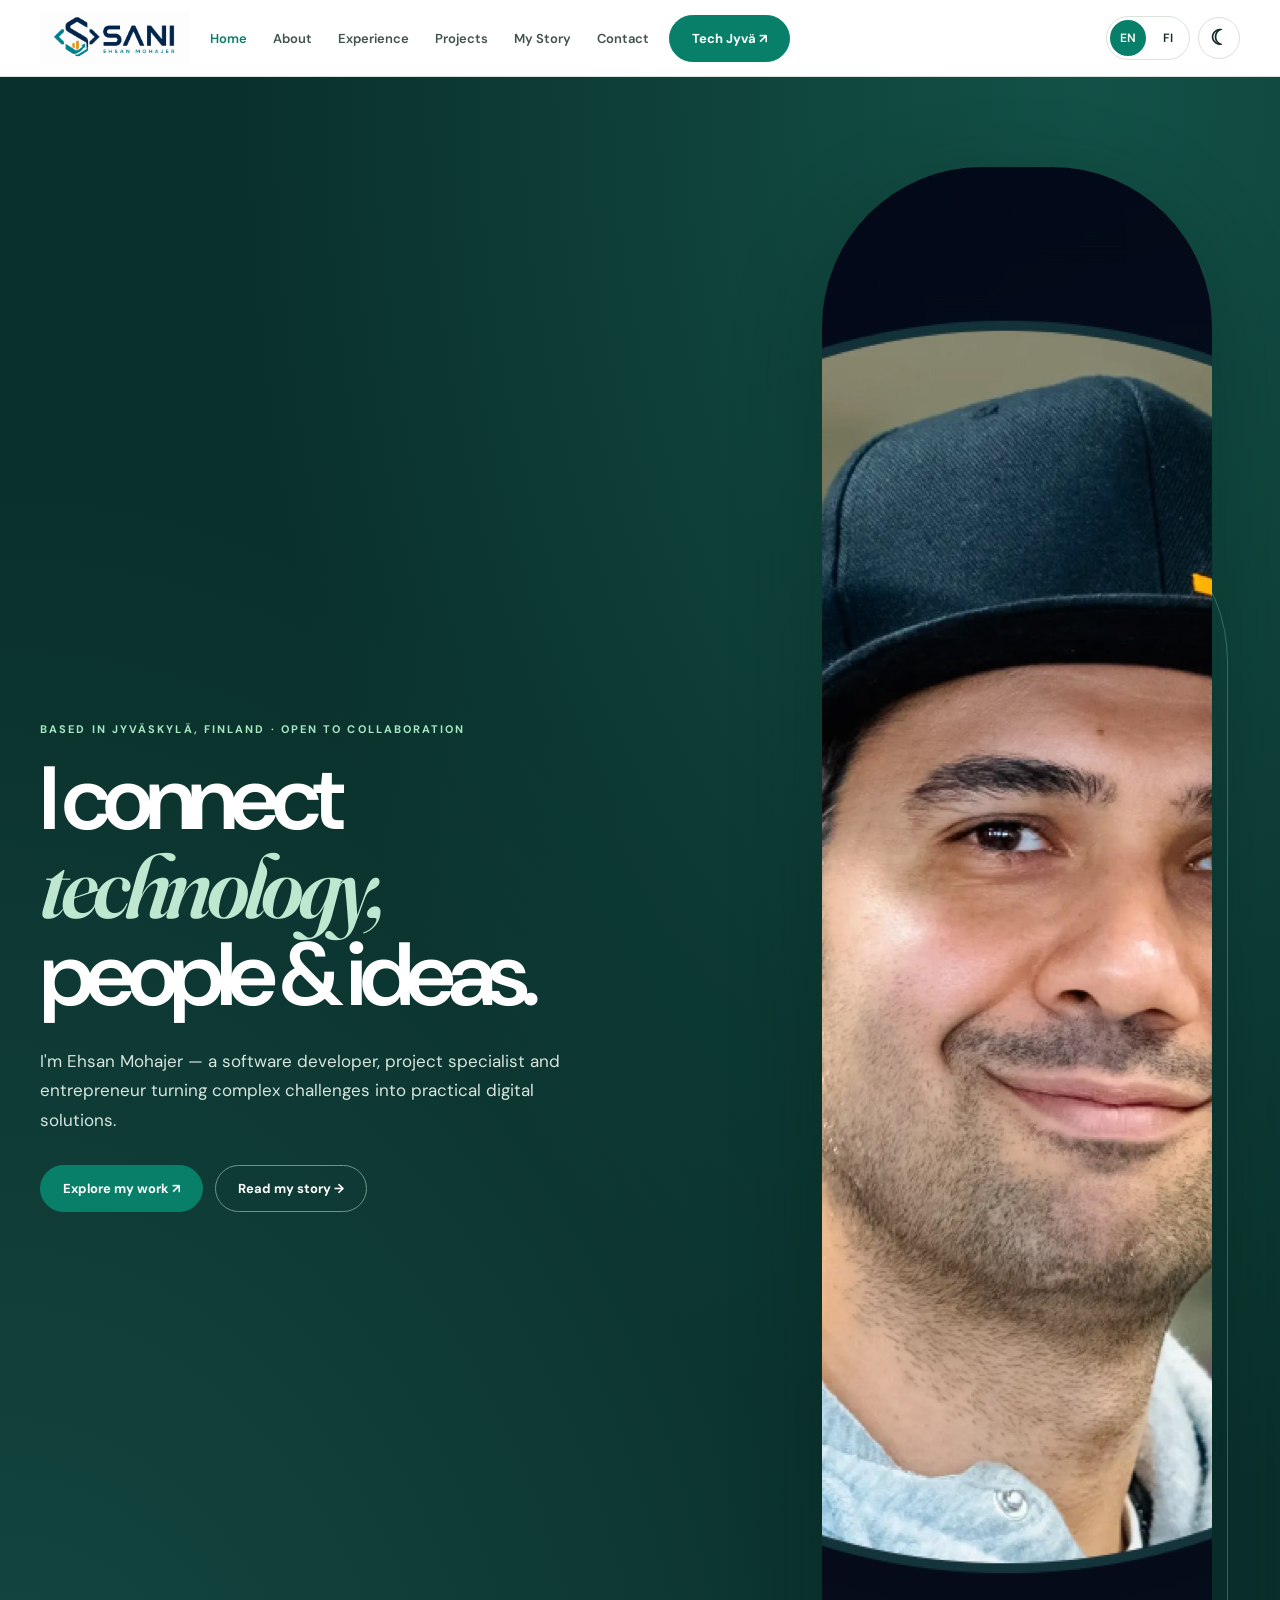
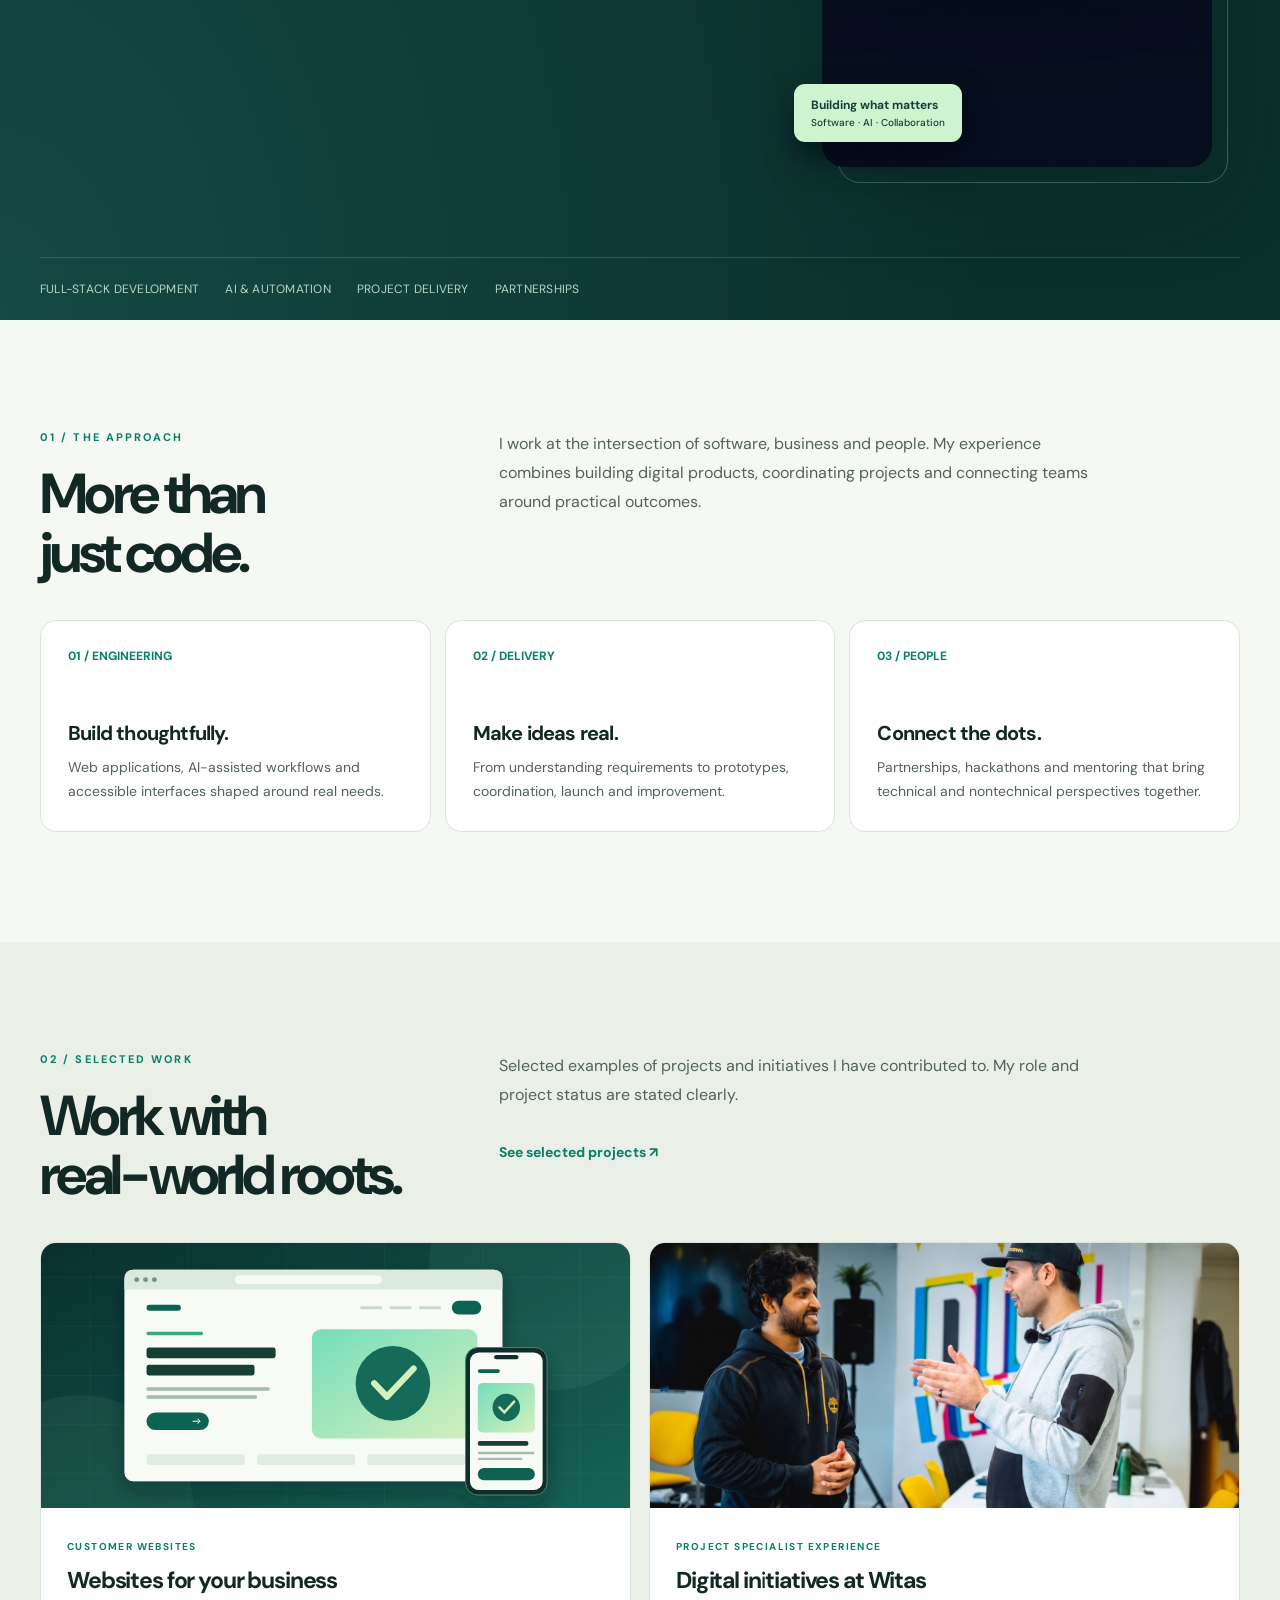
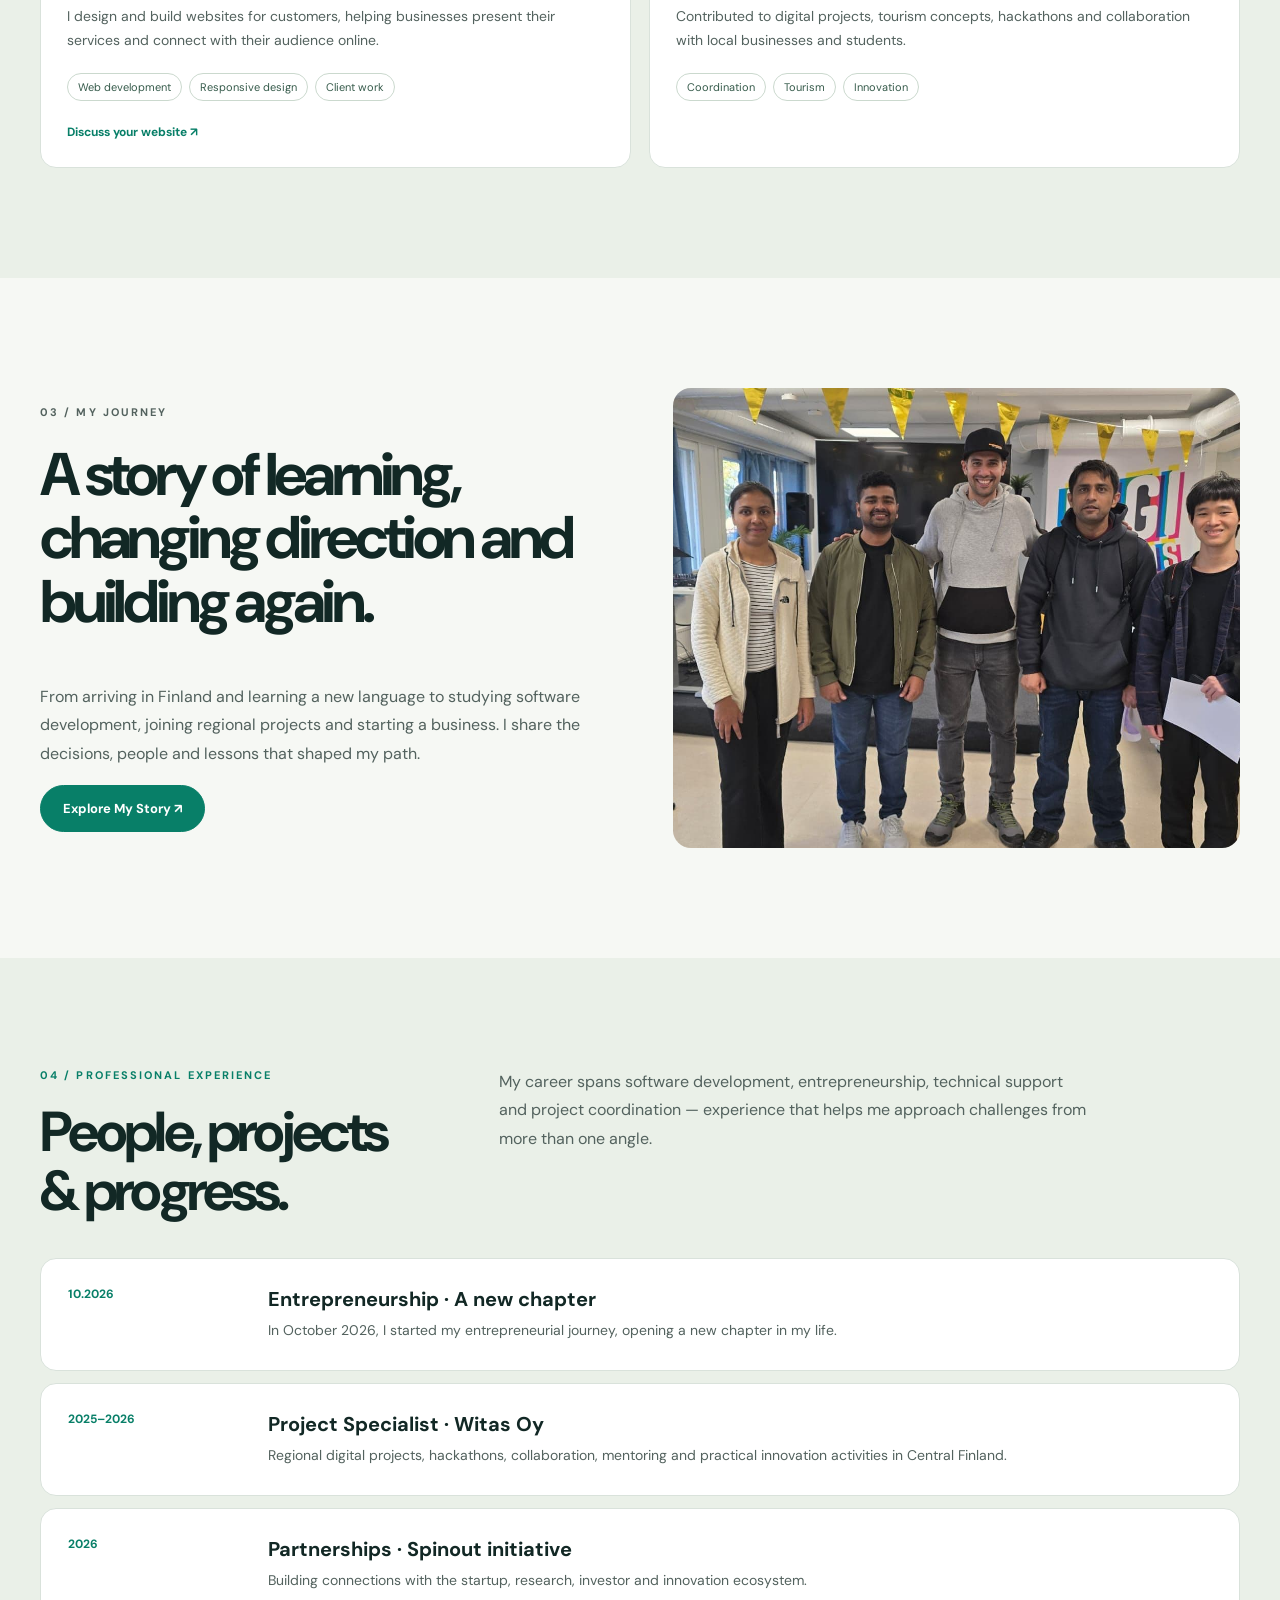
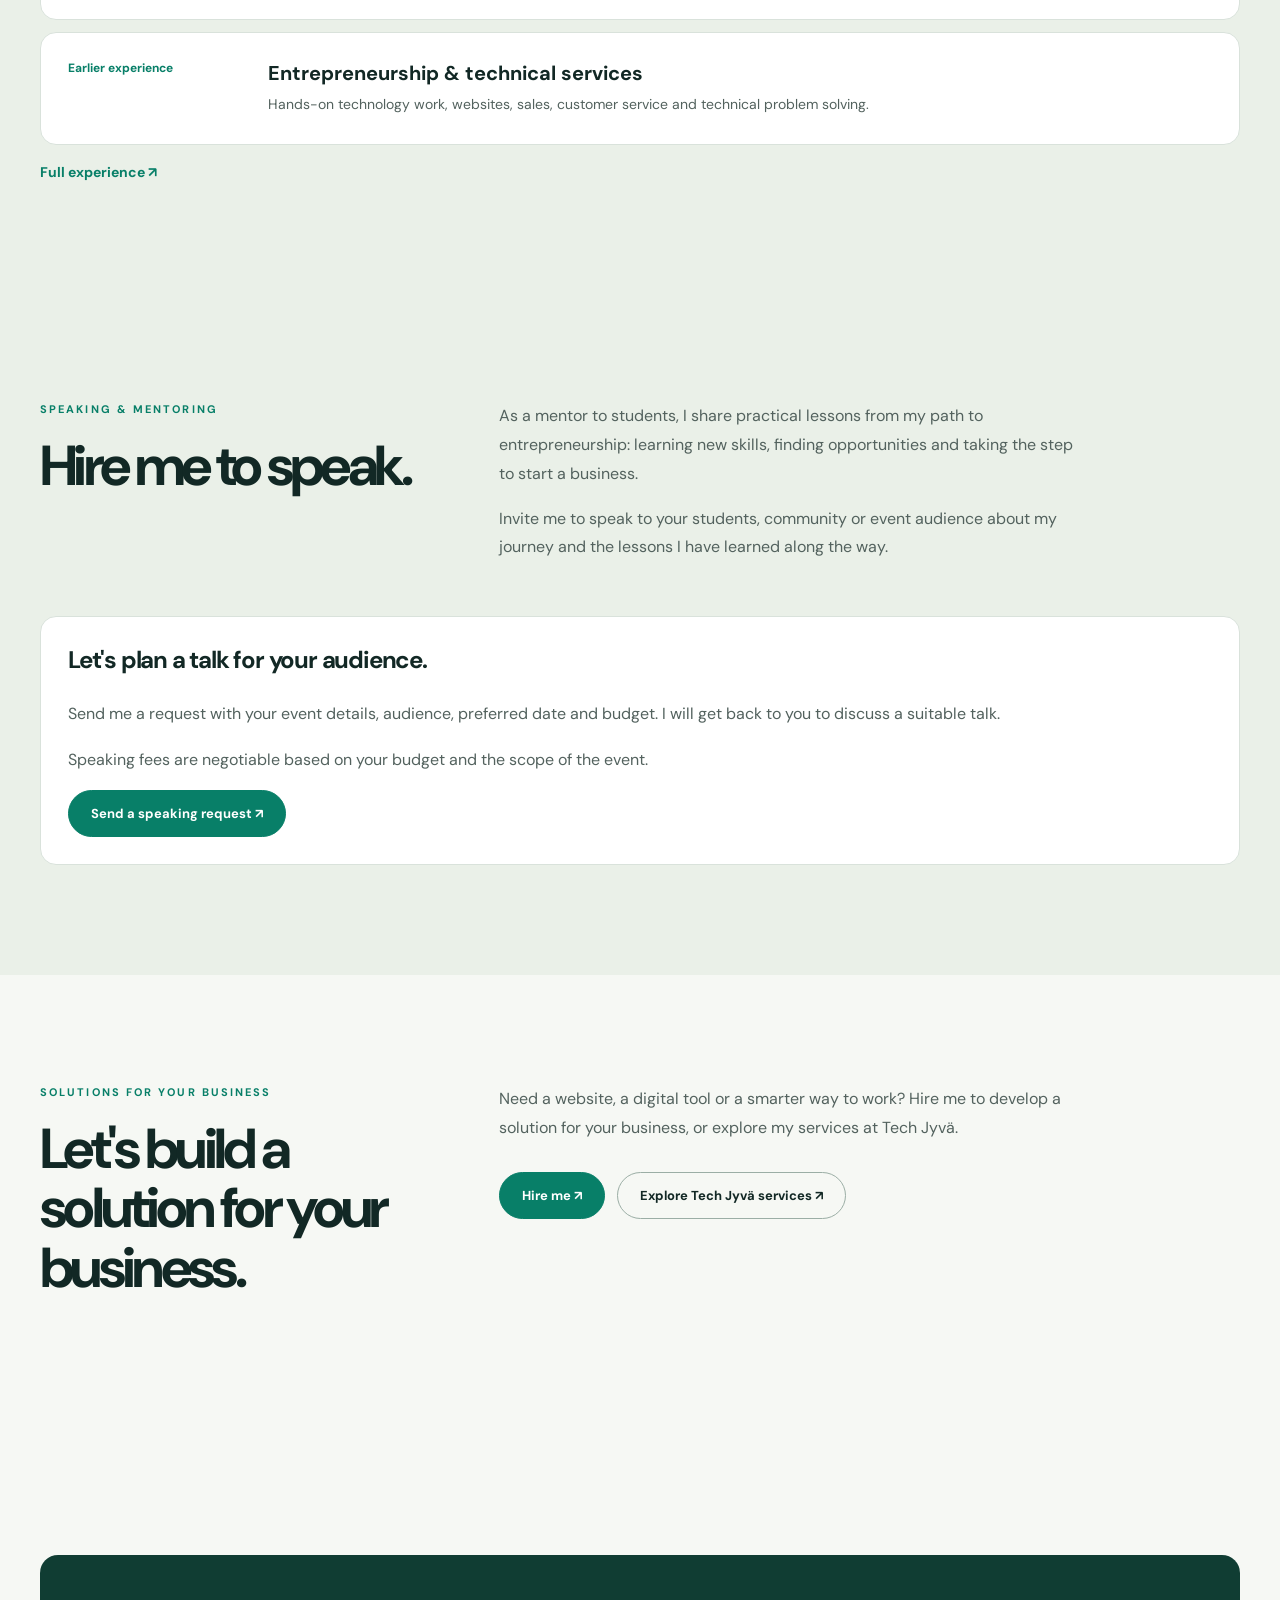
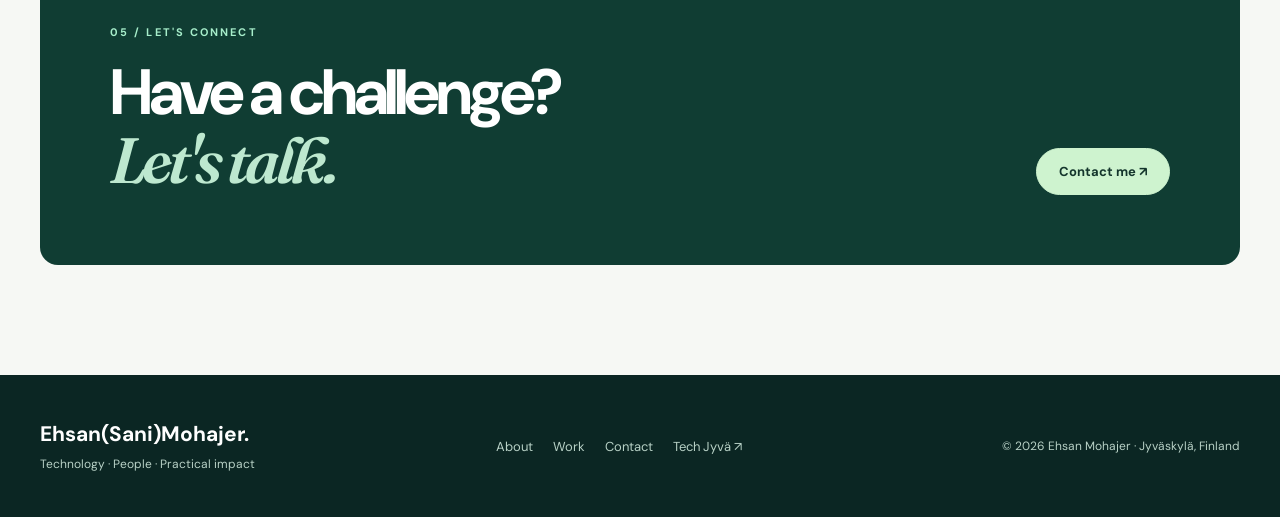
==== index.html @ f27e983c "Improve portfolio SEO, mobile layouts, accessibility and image performance" ====
<!doctype html><html lang="en"><head><meta charset="utf-8"><meta name="viewport" content="width=device-width,initial-scale=1"><meta name="description" data-en="Ehsan Mohajer in Jyväskylä, Finland: software development, business solutions, student mentoring and talks about the journey to entrepreneurship." data-fi="Ehsan Mohajer Jyväskylässä: ohjelmistokehitystä, yritysratkaisuja, opiskelijoiden mentorointia ja puheenvuoroja yrittäjän polusta." content="Ehsan Mohajer in Jyväskylä, Finland: software development, business solutions, student mentoring and talks about the journey to entrepreneurship."><meta name="theme-color" content="#0a302b"><title data-en="Ehsan Mohajer | Software Developer, Entrepreneur &amp; Speaker" data-fi="Ehsan Mohajer | Ohjelmistokehittäjä, yrittäjä ja puhuja">Ehsan Mohajer | Software Developer, Entrepreneur &amp; Speaker</title><link rel="icon" href="assets/icons/icon-192.png"><script src="preferences.js"></script><link rel="preconnect" href="https://fonts.googleapis.com"><link rel="preconnect" href="https://fonts.gstatic.com" crossorigin><link rel="stylesheet" href="site.css"><link rel="stylesheet" href="preferences.css"><link rel="canonical" href="https://ehsanmohajer.fi/"><meta property="og:type" content="website"><meta property="og:site_name" content="Ehsan Mohajer"><meta property="og:title" content="Ehsan Mohajer | Software Developer, Entrepreneur &amp; Speaker"><meta property="og:description" content="Ehsan Mohajer in Jyväskylä, Finland: software development, business solutions, student mentoring and talks about the journey to entrepreneurship."><meta property="og:url" content="https://ehsanmohajer.fi/"><meta property="og:image" content="https://ehsanmohajer.fi/assets/ehsan-mohajer-web.jpg"><meta property="og:image:alt" content="Ehsan Mohajer"><meta name="twitter:card" content="summary_large_image"><script type="application/ld+json">{"@context": "https://schema.org", "@type": "WebPage", "name": "Ehsan Mohajer | Software Developer, Entrepreneur & Speaker", "description": "Ehsan Mohajer in Jyväskylä, Finland: software development, business solutions, student mentoring and talks about the journey to entrepreneurship.", "url": "https://ehsanmohajer.fi/", "isPartOf": {"@type": "WebSite", "name": "Ehsan Mohajer Portfolio", "url": "https://ehsanmohajer.fi/"}, "about": {"@type": "Person", "@id": "https://ehsanmohajer.fi/#ehsan", "name": "Ehsan Mohajer", "url": "https://ehsanmohajer.fi/", "jobTitle": "Software Developer and Entrepreneur", "image": "https://ehsanmohajer.fi/assets/ehsan-mohajer-web.jpg"}}</script></head><body><a href="#main" class="skip">Skip to content</a><header class="nav-shell"><div class="wrap nav"><a class="brand plain" href="index.html" aria-label="Ehsan Mohajer homepage"><img class="logo-light" src="assets/sani-logo.png" alt="SANI — Ehsan Mohajer" width="1693" height="929" decoding="async"><img class="logo-dark" src="assets/sani-logo-dark.png" alt="SANI — Ehsan Mohajer" width="1377" height="463" decoding="async"></a><nav class="links" id="mainnav" aria-label="Main navigation"><a href="index.html" aria-current=page>Home</a><a href="about.html" >About</a><a href="experience.html" >Experience</a><a href="projects.html" >Projects</a><a href="my-story/" >My Story</a><a href="contact.html" >Contact</a></nav><a class="nav-cta" href="https://techjyva.fi/" target="_blank" rel="noopener">Tech Jyvä ↗</a><div class="preferences"><div class="language-switch" role="group" aria-label="Language"><button type="button" data-language="en" aria-label="English">EN</button><button type="button" data-language="fi" aria-label="Suomi">FI</button></div><button type="button" class="theme-toggle" data-theme-toggle aria-label="Switch to dark mode" aria-pressed="false">☾</button></div><button type="button" data-menu class="mobile-toggle" aria-controls="mainnav" aria-expanded="false" aria-label="Toggle navigation">☰</button></div></header><main id="main" tabindex="-1"><section class="hero"><div class="wrap"><div class="hero-grid"><div><p class="eyebrow">Based in Jyväskylä, Finland · Open to collaboration</p><h1>I connect<br><span class="serif">technology,</span><br>people & ideas.</h1><p class="lead">I'm Ehsan Mohajer — a software developer, project specialist and entrepreneur turning complex challenges into practical digital solutions.</p><div class="actions"><a class="button" href="projects.html">Explore my work ↗</a><a class="button ghost" href="my-story/">Read my story →</a></div></div><div class="portrait-box"><img src="assets/ehsan-mohajer-web.jpg" alt="Portrait of Ehsan Mohajer" width="1533" height="1600" decoding="async" fetchpriority="high"><div class="mini-tag">Building what matters<span>Software · AI · Collaboration</span></div></div></div><div class="hero-meta"><span>FULL-STACK DEVELOPMENT</span><span>AI & AUTOMATION</span><span>PROJECT DELIVERY</span><span>PARTNERSHIPS</span></div></div></section>
<section class="section"><div class="wrap"><div class="section-heading"><div><p class="eyebrow">01 / THE APPROACH</p><h2>More than<br>just code.</h2></div><p>I work at the intersection of software, business and people. My experience combines building digital products, coordinating projects and connecting teams around practical outcomes.</p></div><div class="value-grid"><article class="value-card"><div class="num">01 / ENGINEERING</div><h3>Build thoughtfully.</h3><p>Web applications, AI-assisted workflows and accessible interfaces shaped around real needs.</p></article><article class="value-card"><div class="num">02 / DELIVERY</div><h3>Make ideas real.</h3><p>From understanding requirements to prototypes, coordination, launch and improvement.</p></article><article class="value-card"><div class="num">03 / PEOPLE</div><h3>Connect the dots.</h3><p>Partnerships, hackathons and mentoring that bring technical and nontechnical perspectives together.</p></article></div></div></section>
<section class="section soft"><div class="wrap"><div class="section-heading"><div><p class="eyebrow">02 / SELECTED WORK</p><h2>Work with<br>real-world roots.</h2></div><div><p>Selected examples of projects and initiatives I have contributed to. My role and project status are stated clearly.</p><a class="more-link" href="projects.html">See selected projects ↗</a></div></div><div class="project-grid"><article class="project-card"><div class="project-visual"><img src="assets/customer-websites.svg" alt="Illustration of a custom website on desktop and mobile screens" loading="lazy" decoding="async"></div><div class="project-body"><span class="project-flag">Customer websites</span><h3>Websites for your business</h3><p>I design and build websites for customers, helping businesses present their services and connect with their audience online.</p><div class="pills"><span class="pill">Web development</span><span class="pill">Responsive design</span><span class="pill">Client work</span></div><a class="more" href="contact.html">Discuss your website ↗</a></div></article><article class="project-card"><div class="project-visual"><img src="assets/sani-collaboration-web.jpg" alt="People collaborating around a digital project" width="1600" height="1058" decoding="async"></div><div class="project-body"><span class="project-flag">Project specialist experience</span><h3>Digital initiatives at Witas</h3><p>Contributed to digital projects, tourism concepts, hackathons and collaboration with local businesses and students.</p><div class="pills"><span class="pill">Coordination</span><span class="pill">Tourism</span><span class="pill">Innovation</span></div></div></article></div></div></section>
<section class="section"><div class="wrap feature"><div><p class="eyebrow">03 / MY JOURNEY</p><h2>A story of learning, changing direction and building again.</h2><p>From arriving in Finland and learning a new language to studying software development, joining regional projects and starting a business. I share the decisions, people and lessons that shaped my path.</p><a class="button" href="my-story/">Explore My Story ↗</a></div><img class="feature-image" src="my-story/HackathonVol4-02.jpg" alt="Group at a hackathon in Central Finland" loading="lazy" width="1600" height="900" decoding="async"></div></section>
<section class="section soft"><div class="wrap"><div class="section-heading"><div><p class="eyebrow">04 / PROFESSIONAL EXPERIENCE</p><h2>People, projects<br>& progress.</h2></div><p>My career spans software development, entrepreneurship, technical support and project coordination — experience that helps me approach challenges from more than one angle.</p></div><div class="timeline"><article class="timeline-card"><div class="date">10.2026</div><div><h3>Entrepreneurship · A new chapter</h3><p>In October 2026, I started my entrepreneurial journey, opening a new chapter in my life.</p></div></article><article class="timeline-card"><div class="date">2025–2026</div><div><h3>Project Specialist · Witas Oy</h3><p>Regional digital projects, hackathons, collaboration, mentoring and practical innovation activities in Central Finland.</p></div></article><article class="timeline-card"><div class="date">2026</div><div><h3>Partnerships · Spinout initiative</h3><p>Building connections with the startup, research, investor and innovation ecosystem.</p></div></article><article class="timeline-card"><div class="date">Earlier experience</div><div><h3>Entrepreneurship & technical services</h3><p>Hands-on technology work, websites, sales, customer service and technical problem solving.</p></div></article></div><a class="more-link" href="experience.html">Full experience ↗</a></div></section>
<section class="section soft" id="speaking"><div class="wrap"><div class="section-heading"><div><p class="eyebrow">SPEAKING &amp; MENTORING</p><h2>Hire me to speak.</h2></div><div><p>As a mentor to students, I share practical lessons from my path to entrepreneurship: learning new skills, finding opportunities and taking the step to start a business.</p><p>Invite me to speak to your students, community or event audience about my journey and the lessons I have learned along the way.</p></div></div><div class="text-panel"><h3>Let's plan a talk for your audience.</h3><p>Send me a request with your event details, audience, preferred date and budget. I will get back to you to discuss a suitable talk.</p><p>Speaking fees are negotiable based on your budget and the scope of the event.</p><a class="button" href="mailto:ehsanmohajer.fi@gmail.com?subject=Speaking%20request&amp;body=Hi%20Ehsan%2C%0A%0AI%20would%20like%20to%20invite%20you%20to%20speak%20at%20our%20event.%0A%0AEvent%20%2F%20organization%3A%0AAudience%3A%0APreferred%20date%3A%0ALocation%20%2F%20online%3A%0ATopic%20or%20goals%3A%0AAvailable%20budget%3A%0A%0AThank%20you%21">Send a speaking request ↗</a></div></div></section>
<section class="section" id="business-solutions"><div class="wrap"><div class="section-heading"><div><p class="eyebrow">SOLUTIONS FOR YOUR BUSINESS</p><h2>Let's build a solution for your business.</h2></div><div><p>Need a website, a digital tool or a smarter way to work? Hire me to develop a solution for your business, or explore my services at Tech Jyvä.</p><div class="actions"><a class="button" href="contact.html">Hire me ↗</a><a class="button ghost" href="https://techjyva.fi/" target="_blank" rel="noopener">Explore Tech Jyvä services ↗</a></div></div></div></div></section>
<section class="section"><div class="wrap"><div class="cta-panel"><div><p class="eyebrow" style="color:#a7eecb">05 / LET'S CONNECT</p><h2>Have a challenge?<br><span class="serif">Let's talk.</span></h2></div><a class="button" href="contact.html">Contact me ↗</a></div></div></section></main><footer class="footer"><div class="wrap footer-grid"><div><strong style="font-size:21px;color:white">Ehsan(Sani)Mohajer.</strong><p style="font-size:12px;margin:8px 0 0">Technology · People · Practical impact</p></div><div><a href="about.html">About</a><a href="projects.html">Work</a><a href="contact.html">Contact</a><a href="https://techjyva.fi/" target="_blank" rel="noopener">Tech Jyvä ↗</a></div><small>© 2026 Ehsan Mohajer · Jyväskylä, Finland</small></div></footer><button type="button" class="back-top" data-back-top aria-label="Back to top" hidden>↑</button><script src="translations.js" defer></script><script src="site.js" defer></script></body></html>
---- site.css ----
@import url('https://fonts.googleapis.com/css2?family=DM+Sans:wght@400;500;600;700&family=Fraunces:opsz,wght,SOFT,WONK@9..144,600,0,0;9..144,700,0,0&display=swap');
:root{--ink:#122825;--muted:#53625e;--cream:#f6f8f4;--line:#d9e2db;--accent:#087f68;--forest:#0a302b;--lime:#cef3cf;--white:#fff;--sand:#eaf0e8}*{box-sizing:border-box}html{scroll-behavior:smooth}body{margin:0;background:var(--cream);color:var(--ink);font-family:'DM Sans',Arial,sans-serif;-webkit-font-smoothing:antialiased}a{color:inherit}a:not(.plain){text-decoration:none}button{font:inherit}img{max-width:100%;display:block}.wrap{width:min(1200px,calc(100% - 48px));margin:0 auto}.skip{position:absolute;left:-999px}.skip:focus{left:15px;top:10px;z-index:500;padding:10px;background:white}.nav-shell{position:sticky;top:0;z-index:100;background:rgba(246,248,244,.91);backdrop-filter:blur(16px);border-bottom:1px solid var(--line)}.nav{height:76px;display:flex;align-items:center;justify-content:space-between;gap:20px}.brand{font-weight:700;letter-spacing:-.07em;font-size:22px;white-space:nowrap}.brand b{color:var(--accent)}.links{display:flex;align-items:center;gap:26px}.links a{font-size:13px;font-weight:600;color:#42534e}.links a:hover,.links a[aria-current=page]{color:var(--accent)}.nav-cta,.button{display:inline-flex;align-items:center;justify-content:center;gap:10px;border-radius:999px;font-size:13px;font-weight:700;padding:14px 22px;background:var(--accent);color:white;border:1px solid var(--accent);transition:transform .2s,background .2s}.nav-cta:hover,.button:hover{background:#066450;transform:translateY(-2px)}.button.ghost{background:transparent;color:var(--ink);border-color:#9baea5}.button.ghost:hover{background:white}.mobile-toggle{display:none;background:none;border:0;font-size:24px;color:var(--ink)}.hero{position:relative;overflow:hidden;background:var(--forest);color:white}.hero:before{content:'';position:absolute;inset:0;background:radial-gradient(ellipse at 85% 0%,#1b726380,transparent 55%),radial-gradient(ellipse at 0% 100%,#154944 0%,transparent 55%);pointer-events:none}.hero .wrap{position:relative}.hero-grid{min-height:675px;padding:90px 0;display:grid;grid-template-columns:1.2fr .8fr;gap:85px;align-items:center}.eyebrow{font-weight:700;letter-spacing:.19em;text-transform:uppercase;font-size:11px;color:var(--accent);margin:0 0 20px}.hero .eyebrow{color:#a6e8c4}.hero h1,h1,h2,h3,p{margin-top:0}.hero h1{font-size:clamp(58px,7vw,112px);letter-spacing:-.085em;line-height:.97;font-weight:600;margin-bottom:28px}.serif{font-family:'Fraunces',Georgia,serif;font-weight:600;font-style:italic;letter-spacing:-.06em;color:#bde8cf}.hero p.lead{max-width:540px;line-height:1.75;color:#d6e6df;font-size:17px}.actions{display:flex;flex-wrap:wrap;gap:12px;margin-top:29px}.hero .button.ghost{border-color:#6f9588;color:white}.hero .button.ghost:hover{color:var(--ink)}.portrait-box{position:relative;max-width:390px;margin:auto;isolation:isolate}.portrait-box:after{content:'';position:absolute;inset:auto -16px -16px 16px;height:80%;border:1px solid #7fc9a26b;border-radius:160px 160px 22px 22px;z-index:-1}.portrait-box img{aspect-ratio:4/5;object-fit:cover;object-position:center 24%;border-radius:160px 160px 22px 22px;box-shadow:0 25px 90px #031e174f}.mini-tag{position:absolute;bottom:25px;left:-28px;background:var(--lime);color:#144037;border-radius:11px;padding:13px 17px;font-size:12px;font-weight:700;box-shadow:0 15px 30px #0018}.mini-tag span{display:block;font-size:10px;font-weight:500;margin-top:3px}.hero-meta{display:flex;gap:26px;flex-wrap:wrap;border-top:1px solid #8db8a440;padding:23px 0;color:#b6d4c7;font-size:12px;letter-spacing:.02em}.section{padding:110px 0}.section.soft{background:var(--sand)}.section-heading{display:grid;grid-template-columns:.7fr 1.3fr;gap:60px;align-items:start;margin-bottom:38px}.section-heading h2,.page-head h1{font-size:clamp(38px,4.4vw,66px);letter-spacing:-.065em;line-height:1.05;margin:0}.section-heading p:not(.eyebrow){color:var(--muted);font-size:16px;line-height:1.8;max-width:590px}.kickerline{border-top:1px solid var(--line);padding-top:18px}.value-grid{display:grid;grid-template-columns:repeat(3,1fr);gap:14px}.value-card,.project-card,.timeline-card,.text-panel,.contact-card{background:var(--white);border:1px solid var(--line);border-radius:16px;padding:27px}.value-card .num{font-size:12px;color:var(--accent);font-weight:700;margin-bottom:56px}.value-card h3{font-size:20px;letter-spacing:-.04em;margin-bottom:10px}.value-card p,.project-card p,.timeline-card p{line-height:1.7;color:var(--muted);font-size:14px;margin-bottom:0}.project-grid{display:grid;grid-template-columns:repeat(2,1fr);gap:18px}.project-card{padding:0;overflow:hidden}.project-visual{height:265px;background:linear-gradient(125deg,#bdd7cb,#e0efd9);display:flex;align-items:center;justify-content:center;position:relative;overflow:hidden}.project-visual img{width:100%;height:100%;object-fit:cover}.project-visual .mock{font-family:'Fraunces',serif;font-size:64px;color:#145348}.project-body{padding:26px}.project-body h3{font-size:23px;letter-spacing:-.05em;margin-bottom:10px}.pills{display:flex;flex-wrap:wrap;gap:7px;margin-top:20px}.pill{font-size:11px;border:1px solid #cbd9ce;border-radius:99px;padding:6px 10px;color:#365b4b}.project-flag{display:inline-block;margin-bottom:12px;font-size:10px;letter-spacing:.14em;text-transform:uppercase;color:var(--accent);font-weight:700}.project-card .more{display:inline-block;color:var(--accent);font-size:12px;font-weight:700;margin-top:23px}.feature{display:grid;grid-template-columns:1fr 1fr;gap:65px;align-items:center}.feature-image{height:460px;object-fit:cover;width:100%;border-radius:18px}.feature h2{font-size:clamp(40px,4.7vw,65px);line-height:1.05;letter-spacing:-.07em}.feature p{line-height:1.8;color:var(--muted)}.timeline{display:grid;gap:12px}.timeline-card{display:grid;grid-template-columns:170px 1fr;gap:30px;align-items:start}.timeline-card .date{color:var(--accent);font-size:12px;font-weight:700}.timeline-card h3{font-size:20px;margin-bottom:7px}.cta-panel{border-radius:18px;background:#103d33;color:white;padding:70px;display:flex;justify-content:space-between;align-items:end;gap:35px}.cta-panel h2{font-size:clamp(40px,5vw,70px);letter-spacing:-.065em;line-height:1.05;margin-bottom:0}.cta-panel .button{background:var(--lime);color:#14352c;border-color:var(--lime)}.footer{background:#0b2623;color:#b8d1c6;padding:45px 0}.footer-grid{display:flex;align-items:center;justify-content:space-between;gap:25px;flex-wrap:wrap}.footer a{font-size:13px;margin-right:20px}.footer small{font-size:12px}.page-head{padding:112px 0 65px;background:var(--forest);color:white}.page-head .intro{font-size:17px;line-height:1.75;color:#d3e4dc;max-width:720px;margin-top:25px}.page-head .eyebrow{color:#a6e8c4}.prose{font-size:16px;line-height:1.9;color:var(--muted);max-width:760px}.two-col{display:grid;grid-template-columns:1fr 1fr;gap:20px}.text-panel h3{font-size:24px;letter-spacing:-.05em}.text-panel p{line-height:1.85;color:var(--muted)}.contact-card{padding:35px}.contact-card h3{font-size:23px}.contact-card p{color:var(--muted);line-height:1.75}.contact-card a.link{color:var(--accent);font-weight:700;overflow-wrap:anywhere}.small-note{font-size:12px;color:var(--muted)}.block-photo{border-radius:18px;max-height:490px;width:100%;object-fit:cover}a:focus-visible,button:focus-visible{outline:3px solid #54bda0;outline-offset:4px}.more-link{color:var(--accent);font-weight:700;font-size:14px;display:inline-block;margin-top:18px}@media(max-width:900px){.hero-grid,.section-heading,.feature{grid-template-columns:1fr}.hero-grid{gap:40px;padding:75px 0 50px}.portrait-box{width:min(300px,100%)}.section{padding:75px 0}.feature-image{height:310px}.links{display:none;position:absolute;top:76px;left:0;right:0;background:var(--cream);padding:20px 24px;flex-direction:column;align-items:stretch;border-bottom:1px solid var(--line)}.links.open{display:flex}.mobile-toggle{display:block}.nav-cta{margin-left:auto}.cta-panel{padding:40px;display:block}.cta-panel .button{margin-top:24px}}@media(max-width:600px){.wrap{width:calc(100% - 34px)}.hero h1{font-size:58px}.project-grid,.value-grid,.two-col{grid-template-columns:1fr}.hero-meta{gap:13px}.mini-tag{left:-4px}.nav-cta{display:none}.timeline-card{grid-template-columns:1fr;gap:9px}.section-heading h2,.page-head h1{font-size:43px}.project-visual{height:215px}.section-heading{gap:16px}}@media(prefers-reduced-motion:reduce){*,*::before,*::after{scroll-behavior:auto!important;transition:none!important}}
.direct-contact{display:grid;gap:22px;margin-top:26px}.direct-contact>div+div{border-top:1px solid var(--line);padding-top:22px}.direct-contact h4{font-size:15px;margin:0 0 8px}.direct-contact p{font-size:14px;margin-bottom:16px}
---- preferences.css ----
:root[data-theme="dark"]{color-scheme:dark;--ink:#e6f2ec;--muted:#b2c6bd;--cream:#101c19;--line:#344b41;--accent:#71d8b6;--forest:#092b25;--white:#192b24;--sand:#14231d;--paper:#101c19;--text:#e6f2ec;--ink-2:#c4e7d9;--teal-dark:#71d8b6;--teal-soft:#203d33}
:root:not([data-theme="dark"]) .nav-shell,
:root:not([data-theme="dark"]) .nav-shell .links,
:root:not([data-theme="dark"]) #nav,
:root:not([data-theme="dark"]) #nav.scrolled{background:#fff}
.brand{display:flex;align-items:center;width:150px;flex-shrink:0;overflow:hidden}
.brand img{width:150px;height:54px;object-fit:cover}
.brand .logo-light{object-position:center;clip-path:inset(0 round 5px)}
.logo-dark{display:none}
[data-theme="dark"] .logo-light{display:none}
[data-theme="dark"] .logo-dark{display:block}
.preferences,.language-switch{display:flex;align-items:center;gap:4px}
.preferences{gap:8px;margin-left:auto}
.language-switch{border:1px solid var(--line);border-radius:999px;padding:3px}
.language-switch button,.theme-toggle{border:0;background:transparent;color:var(--ink);cursor:pointer;min-width:36px;min-height:36px;border-radius:999px;font:600 12px 'DM Sans',Arial,sans-serif}
.language-switch button[aria-pressed="true"]{background:var(--accent);color:#082c21}
.theme-toggle{border:1px solid var(--line);font-size:21px;min-width:42px;min-height:42px}
.back-top{position:fixed;bottom:24px;right:24px;z-index:110;width:48px;height:48px;border-radius:50%;border:1px solid var(--line);background:var(--accent);color:#fff;font-size:26px;cursor:pointer;box-shadow:0 6px 24px #0003}
.back-top[hidden]{display:none}
[data-theme="dark"] .nav-shell{background:#000}
[data-theme="dark"] .links a{color:var(--muted)}
[data-theme="dark"] .links a:hover,[data-theme="dark"] .links a[aria-current="page"]{color:var(--accent)}
[data-theme="dark"] .pill{color:#c4e7d9;border-color:var(--line)}
[data-theme="dark"] .button:not(.ghost),[data-theme="dark"] .nav-cta,[data-theme="dark"] .back-top{color:#082c21}
[data-theme="dark"] .button.ghost:hover{background:var(--white)}
[data-theme="dark"] .hero .button.ghost:hover{color:white}
[data-theme="dark"] .project-visual{background:linear-gradient(125deg,#203c30,#304d3b)}
[data-theme="dark"] .project-visual .mock{color:#bde8cf}
@media(min-width:901px) and (max-width:1100px){.links{gap:14px}.nav{gap:12px}.nav-cta{padding:12px}.brand,.brand img{width:125px}}
@media(max-width:600px){.nav{gap:8px}.brand,.brand img{width:120px}.preferences{gap:5px}.back-top{bottom:18px;right:18px}}
/* Story page uses its own layout and color tokens. */
[data-theme="dark"] #nav,[data-theme="dark"] #nav.scrolled{background:#000}
[data-theme="dark"] .lang-toggle{background:#263c32}
[data-theme="dark"] .lang-toggle button{color:#c4e7d9}
html[data-theme="dark"][data-lang="en"] .lang-toggle [data-set="en"],html[data-theme="dark"][data-lang="fi"] .lang-toggle [data-set="fi"]{background:#365548;color:#fff}
[data-theme="dark"] .sheet{background:#0b2f2d}
#top{bottom:80px!important}
.brand{height:54px}
.brand img.logo-light{height:84px;object-fit:contain;flex-shrink:0}
[data-theme="dark"] .fact,[data-theme="dark"] .callout,[data-theme="dark"] .story,[data-theme="dark"] .results,[data-theme="dark"] .proof,[data-theme="dark"] .shot,[data-theme="dark"] .step:hover{background:var(--white)}
[data-theme="dark"] .btn-light{color:#0b2f2d}
[data-theme="dark"] .btn-outline{background:var(--white);color:var(--ink)}
[data-theme="dark"] .approved,[data-theme="dark"] .bigcard,[data-theme="dark"] .advice{background:#0b2f2d}
@media(min-width:901px) and (max-width:1200px){.nav-shell .links{display:none;position:absolute;top:76px;left:0;right:0;background:var(--cream);padding:20px 24px;flex-direction:column;align-items:stretch;border-bottom:1px solid var(--line)}.nav-shell .links.open{display:flex}.nav-shell .mobile-toggle{display:block}}
@media(min-width:900px) and (max-width:1100px){#nav .nav-links{display:none}#nav .menu-btn{display:grid}}
/* Mobile, keyboard and contrast refinements. */
.skip{position:absolute;left:-999px}
html{scroll-padding-top:96px}
main:focus{outline:none}
.section-heading>*,.feature>*,.hero-grid>*,.timeline-card>*,.two-col>*{min-width:0}
h1,h2,h3,a.link{overflow-wrap:anywhere}
.brand img.logo-dark{object-fit:contain}
.language-switch button[aria-pressed="true"]{color:#fff}
[data-theme="dark"] .language-switch button[aria-pressed="true"]{color:#082c21}
[data-theme="dark"] .button:not(.ghost):hover,[data-theme="dark"] .nav-cta:hover{background:#a2ebd2}
.mobile-toggle{min-width:44px;min-height:44px;cursor:pointer}
.links a,.footer a{display:inline-flex;align-items:center;min-height:36px}
.skip:focus{position:fixed;background:#fff;color:#122825;z-index:500}
#nav .skip:focus{z-index:500}
.portfolio-return{position:fixed;right:16px;bottom:16px;z-index:70;background:#0b3b38;color:#fff;text-decoration:none;border-radius:999px;padding:11px 17px;font:600 13px Inter,system-ui,sans-serif;box-shadow:0 9px 30px #0003}
.sheet[inert],.lightbox[inert]{pointer-events:none}
#nav .nav-right{flex-shrink:0}
#nav .lang-toggle button{min-width:36px}
#nav .theme-toggle{flex-shrink:0}
footer .brand{margin-inline:auto}
@media(max-width:600px){
 .hero h1{font-size:clamp(42px,11vw,58px)}
 .project-visual .mock{font-size:clamp(32px,9vw,54px)}
 .section-heading h2,.page-head h1{font-size:clamp(34px,10vw,43px)}
 .page-head{padding:70px 0 45px}
 .cta-panel{padding:30px 24px}
 .cta-panel h2{font-size:clamp(34px,10vw,48px)}
 .contact-card{padding:24px}
 .actions .button{max-width:100%;text-align:center}
 #nav .nav-inner{gap:8px}
 #nav .nav-right{gap:4px}
 #nav .lang-toggle button{padding:.4rem .5rem}
 #nav .menu-btn{width:36px;height:42px}
 #nav .theme-toggle{min-width:36px;min-height:42px}
}
@media(max-width:360px){
 .nav-shell .brand,.nav-shell .brand img,#nav .brand,#nav .brand img{width:96px}
 .nav-shell .nav{gap:6px}
 .language-switch button{min-width:32px}
 .nav-shell .theme-toggle{min-width:36px;min-height:36px}
 .mobile-toggle{min-width:36px}
}
@media print{.nav-shell,.preferences,.back-top,.portfolio-return{display:none}body{background:#fff;color:#000}.section{padding:24px 0}.text-panel,.timeline-card,.project-card{break-inside:avoid}}
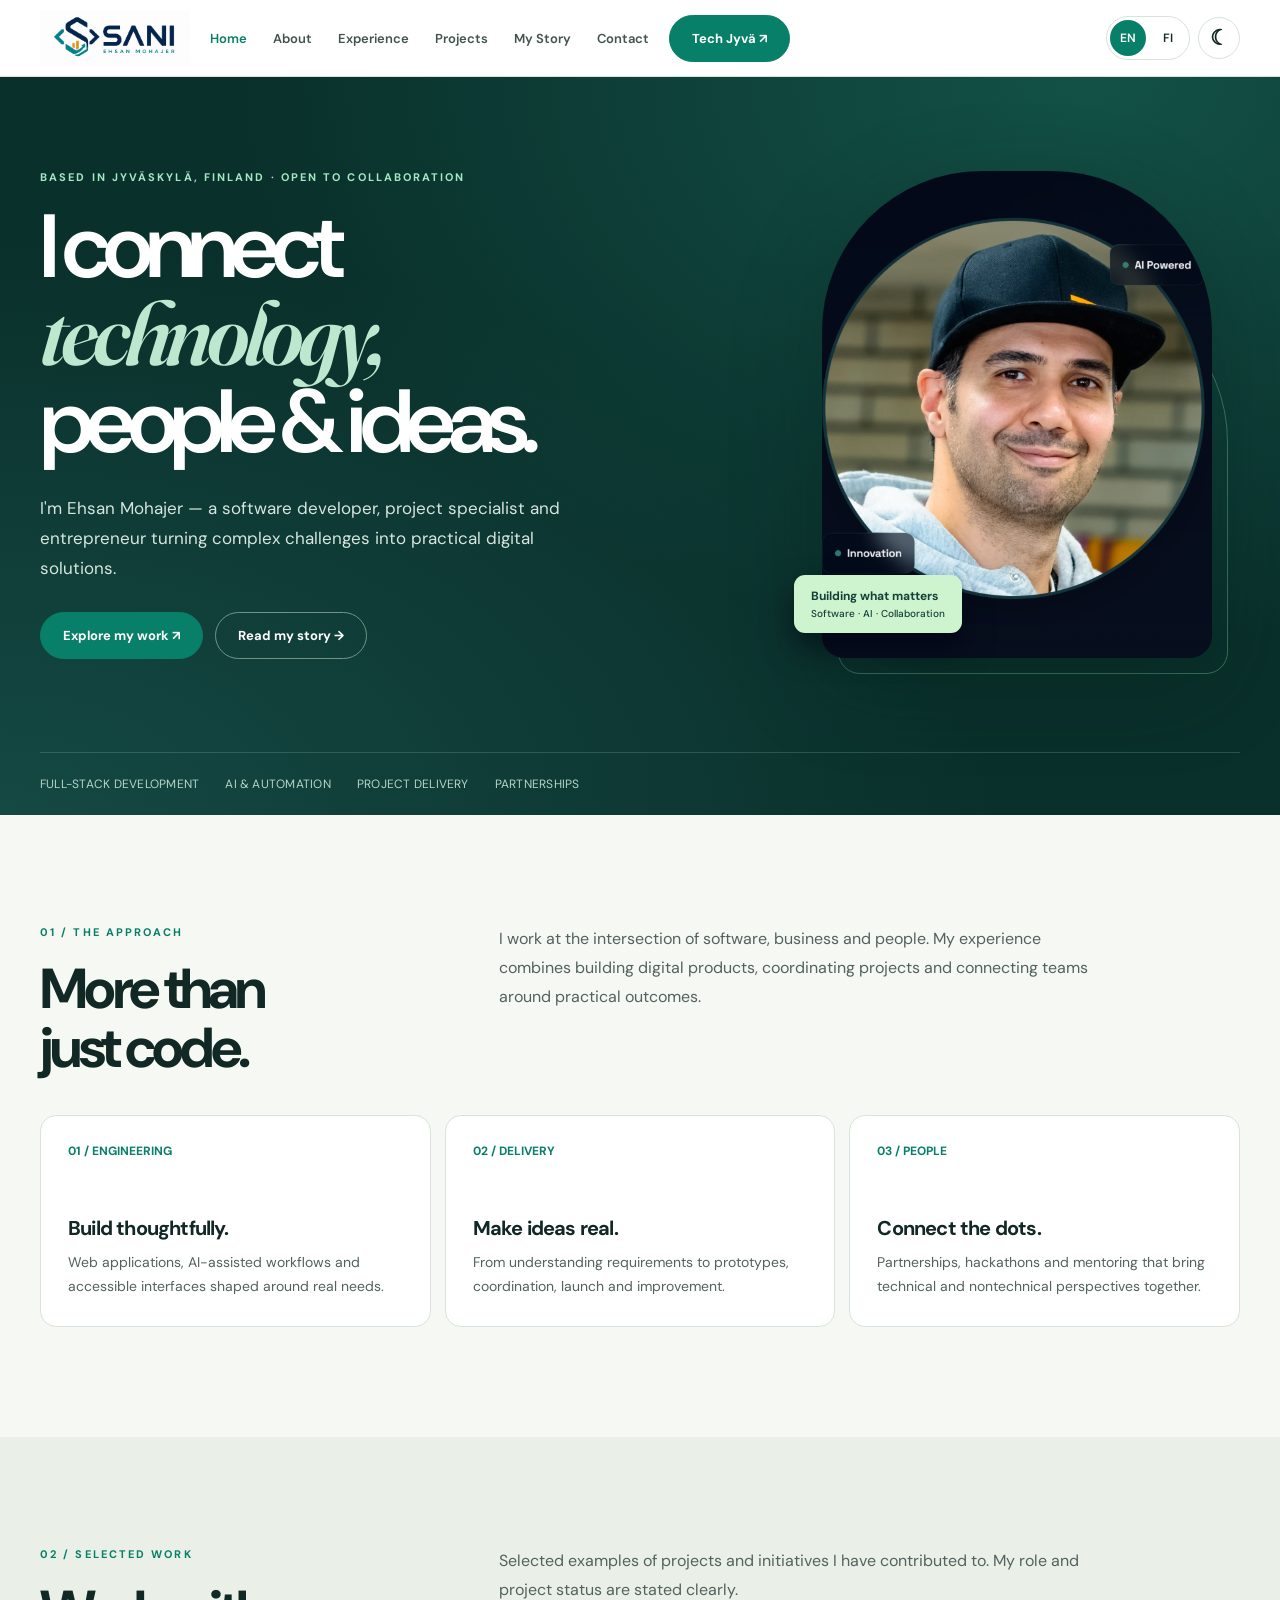
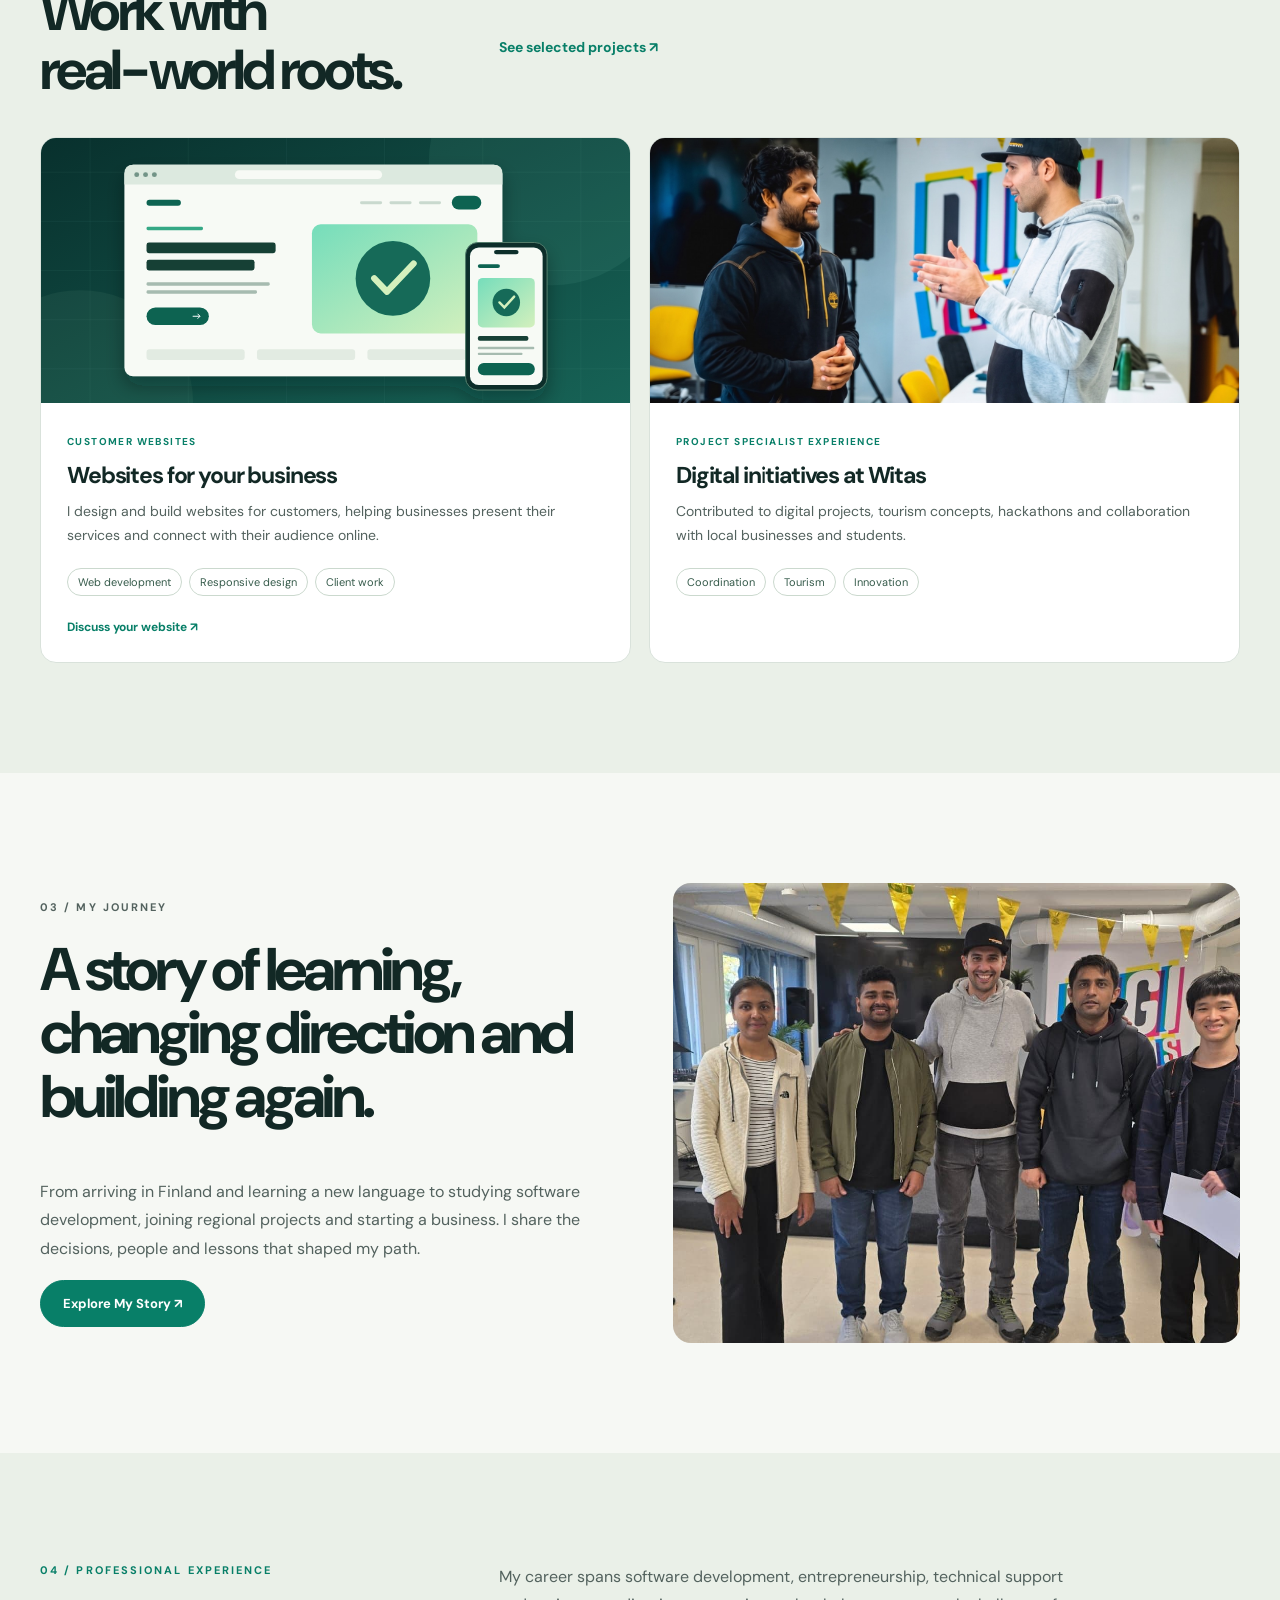
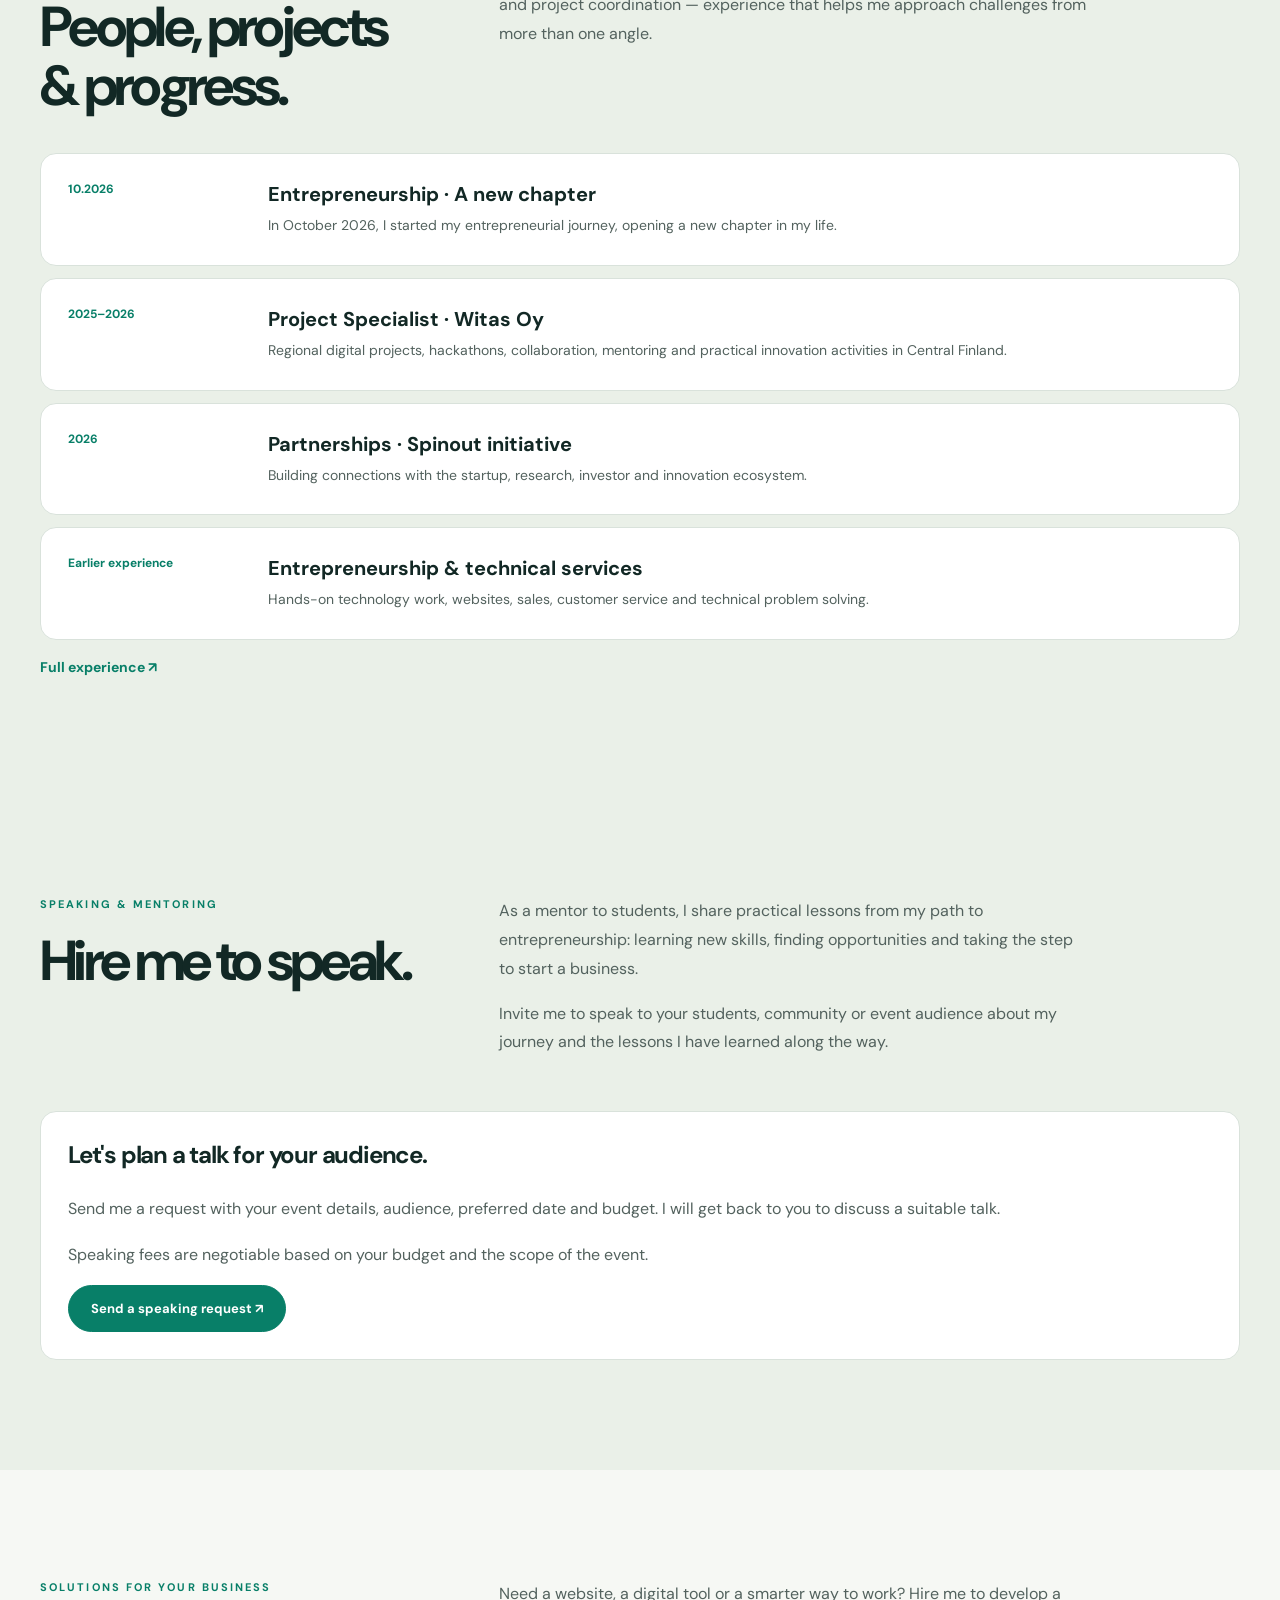
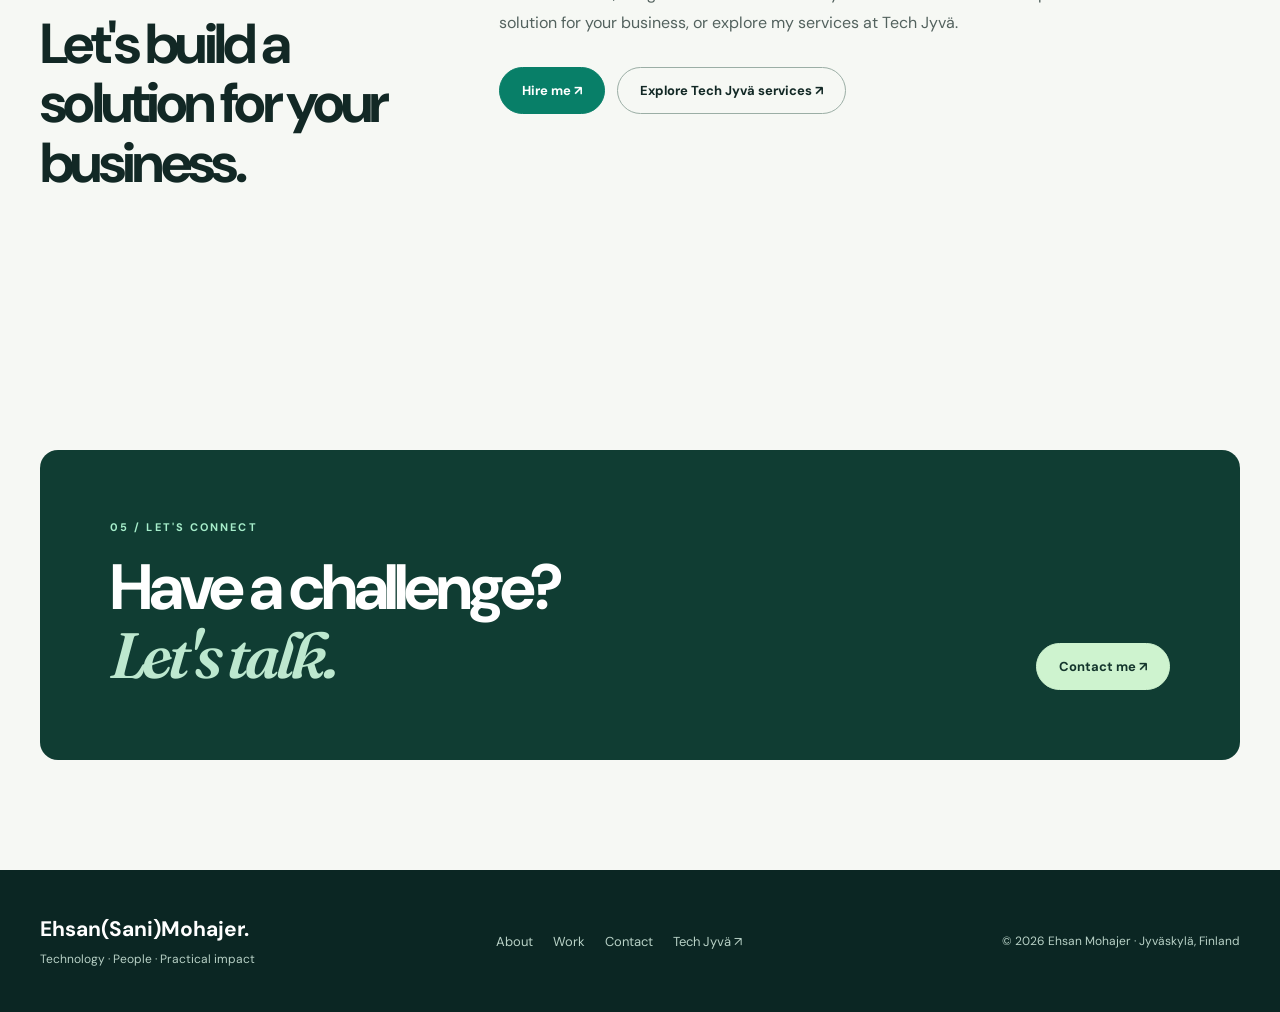
==== commit f8597817: "Fix homepage portrait proportions and open story navigation separately" ====
--- a/index.html
+++ b/index.html
@@ -1,4 +1,4 @@
-<!doctype html><html lang="en"><head><meta charset="utf-8"><meta name="viewport" content="width=device-width,initial-scale=1"><meta name="description" data-en="Ehsan Mohajer in Jyväskylä, Finland: software development, business solutions, student mentoring and talks about the journey to entrepreneurship." data-fi="Ehsan Mohajer Jyväskylässä: ohjelmistokehitystä, yritysratkaisuja, opiskelijoiden mentorointia ja puheenvuoroja yrittäjän polusta." content="Ehsan Mohajer in Jyväskylä, Finland: software development, business solutions, student mentoring and talks about the journey to entrepreneurship."><meta name="theme-color" content="#0a302b"><title data-en="Ehsan Mohajer | Software Developer, Entrepreneur &amp; Speaker" data-fi="Ehsan Mohajer | Ohjelmistokehittäjä, yrittäjä ja puhuja">Ehsan Mohajer | Software Developer, Entrepreneur &amp; Speaker</title><link rel="icon" href="assets/icons/icon-192.png"><script src="preferences.js"></script><link rel="preconnect" href="https://fonts.googleapis.com"><link rel="preconnect" href="https://fonts.gstatic.com" crossorigin><link rel="stylesheet" href="site.css"><link rel="stylesheet" href="preferences.css"><link rel="canonical" href="https://ehsanmohajer.fi/"><meta property="og:type" content="website"><meta property="og:site_name" content="Ehsan Mohajer"><meta property="og:title" content="Ehsan Mohajer | Software Developer, Entrepreneur &amp; Speaker"><meta property="og:description" content="Ehsan Mohajer in Jyväskylä, Finland: software development, business solutions, student mentoring and talks about the journey to entrepreneurship."><meta property="og:url" content="https://ehsanmohajer.fi/"><meta property="og:image" content="https://ehsanmohajer.fi/assets/ehsan-mohajer-web.jpg"><meta property="og:image:alt" content="Ehsan Mohajer"><meta name="twitter:card" content="summary_large_image"><script type="application/ld+json">{"@context": "https://schema.org", "@type": "WebPage", "name": "Ehsan Mohajer | Software Developer, Entrepreneur & Speaker", "description": "Ehsan Mohajer in Jyväskylä, Finland: software development, business solutions, student mentoring and talks about the journey to entrepreneurship.", "url": "https://ehsanmohajer.fi/", "isPartOf": {"@type": "WebSite", "name": "Ehsan Mohajer Portfolio", "url": "https://ehsanmohajer.fi/"}, "about": {"@type": "Person", "@id": "https://ehsanmohajer.fi/#ehsan", "name": "Ehsan Mohajer", "url": "https://ehsanmohajer.fi/", "jobTitle": "Software Developer and Entrepreneur", "image": "https://ehsanmohajer.fi/assets/ehsan-mohajer-web.jpg"}}</script></head><body><a href="#main" class="skip">Skip to content</a><header class="nav-shell"><div class="wrap nav"><a class="brand plain" href="index.html" aria-label="Ehsan Mohajer homepage"><img class="logo-light" src="assets/sani-logo.png" alt="SANI — Ehsan Mohajer" width="1693" height="929" decoding="async"><img class="logo-dark" src="assets/sani-logo-dark.png" alt="SANI — Ehsan Mohajer" width="1377" height="463" decoding="async"></a><nav class="links" id="mainnav" aria-label="Main navigation"><a href="index.html" aria-current=page>Home</a><a href="about.html" >About</a><a href="experience.html" >Experience</a><a href="projects.html" >Projects</a><a href="my-story/" >My Story</a><a href="contact.html" >Contact</a></nav><a class="nav-cta" href="https://techjyva.fi/" target="_blank" rel="noopener">Tech Jyvä ↗</a><div class="preferences"><div class="language-switch" role="group" aria-label="Language"><button type="button" data-language="en" aria-label="English">EN</button><button type="button" data-language="fi" aria-label="Suomi">FI</button></div><button type="button" class="theme-toggle" data-theme-toggle aria-label="Switch to dark mode" aria-pressed="false">☾</button></div><button type="button" data-menu class="mobile-toggle" aria-controls="mainnav" aria-expanded="false" aria-label="Toggle navigation">☰</button></div></header><main id="main" tabindex="-1"><section class="hero"><div class="wrap"><div class="hero-grid"><div><p class="eyebrow">Based in Jyväskylä, Finland · Open to collaboration</p><h1>I connect<br><span class="serif">technology,</span><br>people & ideas.</h1><p class="lead">I'm Ehsan Mohajer — a software developer, project specialist and entrepreneur turning complex challenges into practical digital solutions.</p><div class="actions"><a class="button" href="projects.html">Explore my work ↗</a><a class="button ghost" href="my-story/">Read my story →</a></div></div><div class="portrait-box"><img src="assets/ehsan-mohajer-web.jpg" alt="Portrait of Ehsan Mohajer" width="1533" height="1600" decoding="async" fetchpriority="high"><div class="mini-tag">Building what matters<span>Software · AI · Collaboration</span></div></div></div><div class="hero-meta"><span>FULL-STACK DEVELOPMENT</span><span>AI & AUTOMATION</span><span>PROJECT DELIVERY</span><span>PARTNERSHIPS</span></div></div></section>
+<!doctype html><html lang="en"><head><meta charset="utf-8"><meta name="viewport" content="width=device-width,initial-scale=1"><meta name="description" data-en="Ehsan Mohajer in Jyväskylä, Finland: software development, business solutions, student mentoring and talks about the journey to entrepreneurship." data-fi="Ehsan Mohajer Jyväskylässä: ohjelmistokehitystä, yritysratkaisuja, opiskelijoiden mentorointia ja puheenvuoroja yrittäjän polusta." content="Ehsan Mohajer in Jyväskylä, Finland: software development, business solutions, student mentoring and talks about the journey to entrepreneurship."><meta name="theme-color" content="#0a302b"><title data-en="Ehsan Mohajer | Software Developer, Entrepreneur &amp; Speaker" data-fi="Ehsan Mohajer | Ohjelmistokehittäjä, yrittäjä ja puhuja">Ehsan Mohajer | Software Developer, Entrepreneur &amp; Speaker</title><link rel="icon" href="assets/icons/icon-192.png"><script src="preferences.js"></script><link rel="preconnect" href="https://fonts.googleapis.com"><link rel="preconnect" href="https://fonts.gstatic.com" crossorigin><link rel="stylesheet" href="site.css"><link rel="stylesheet" href="preferences.css"><link rel="canonical" href="https://ehsanmohajer.fi/"><meta property="og:type" content="website"><meta property="og:site_name" content="Ehsan Mohajer"><meta property="og:title" content="Ehsan Mohajer | Software Developer, Entrepreneur &amp; Speaker"><meta property="og:description" content="Ehsan Mohajer in Jyväskylä, Finland: software development, business solutions, student mentoring and talks about the journey to entrepreneurship."><meta property="og:url" content="https://ehsanmohajer.fi/"><meta property="og:image" content="https://ehsanmohajer.fi/assets/ehsan-mohajer-web.jpg"><meta property="og:image:alt" content="Ehsan Mohajer"><meta name="twitter:card" content="summary_large_image"><script type="application/ld+json">{"@context": "https://schema.org", "@type": "WebPage", "name": "Ehsan Mohajer | Software Developer, Entrepreneur & Speaker", "description": "Ehsan Mohajer in Jyväskylä, Finland: software development, business solutions, student mentoring and talks about the journey to entrepreneurship.", "url": "https://ehsanmohajer.fi/", "isPartOf": {"@type": "WebSite", "name": "Ehsan Mohajer Portfolio", "url": "https://ehsanmohajer.fi/"}, "about": {"@type": "Person", "@id": "https://ehsanmohajer.fi/#ehsan", "name": "Ehsan Mohajer", "url": "https://ehsanmohajer.fi/", "jobTitle": "Software Developer and Entrepreneur", "image": "https://ehsanmohajer.fi/assets/ehsan-mohajer-web.jpg"}}</script></head><body><a href="#main" class="skip">Skip to content</a><header class="nav-shell"><div class="wrap nav"><a class="brand plain" href="index.html" aria-label="Ehsan Mohajer homepage"><img class="logo-light" src="assets/sani-logo.png" alt="SANI — Ehsan Mohajer" width="1693" height="929" decoding="async"><img class="logo-dark" src="assets/sani-logo-dark.png" alt="SANI — Ehsan Mohajer" width="1377" height="463" decoding="async"></a><nav class="links" id="mainnav" aria-label="Main navigation"><a href="index.html" aria-current=page>Home</a><a href="about.html" >About</a><a href="experience.html" >Experience</a><a href="projects.html" >Projects</a><a href="my-story/" target="_blank" rel="noopener">My Story</a><a href="contact.html" >Contact</a></nav><a class="nav-cta" href="https://techjyva.fi/" target="_blank" rel="noopener">Tech Jyvä ↗</a><div class="preferences"><div class="language-switch" role="group" aria-label="Language"><button type="button" data-language="en" aria-label="English">EN</button><button type="button" data-language="fi" aria-label="Suomi">FI</button></div><button type="button" class="theme-toggle" data-theme-toggle aria-label="Switch to dark mode" aria-pressed="false">☾</button></div><button type="button" data-menu class="mobile-toggle" aria-controls="mainnav" aria-expanded="false" aria-label="Toggle navigation">☰</button></div></header><main id="main" tabindex="-1"><section class="hero"><div class="wrap"><div class="hero-grid"><div><p class="eyebrow">Based in Jyväskylä, Finland · Open to collaboration</p><h1>I connect<br><span class="serif">technology,</span><br>people & ideas.</h1><p class="lead">I'm Ehsan Mohajer — a software developer, project specialist and entrepreneur turning complex challenges into practical digital solutions.</p><div class="actions"><a class="button" href="projects.html">Explore my work ↗</a><a class="button ghost" href="my-story/">Read my story →</a></div></div><div class="portrait-box"><img src="assets/ehsan-mohajer-web.jpg" alt="Portrait of Ehsan Mohajer" width="1533" height="1600" decoding="async" fetchpriority="high"><div class="mini-tag">Building what matters<span>Software · AI · Collaboration</span></div></div></div><div class="hero-meta"><span>FULL-STACK DEVELOPMENT</span><span>AI & AUTOMATION</span><span>PROJECT DELIVERY</span><span>PARTNERSHIPS</span></div></div></section>
 <section class="section"><div class="wrap"><div class="section-heading"><div><p class="eyebrow">01 / THE APPROACH</p><h2>More than<br>just code.</h2></div><p>I work at the intersection of software, business and people. My experience combines building digital products, coordinating projects and connecting teams around practical outcomes.</p></div><div class="value-grid"><article class="value-card"><div class="num">01 / ENGINEERING</div><h3>Build thoughtfully.</h3><p>Web applications, AI-assisted workflows and accessible interfaces shaped around real needs.</p></article><article class="value-card"><div class="num">02 / DELIVERY</div><h3>Make ideas real.</h3><p>From understanding requirements to prototypes, coordination, launch and improvement.</p></article><article class="value-card"><div class="num">03 / PEOPLE</div><h3>Connect the dots.</h3><p>Partnerships, hackathons and mentoring that bring technical and nontechnical perspectives together.</p></article></div></div></section>
 <section class="section soft"><div class="wrap"><div class="section-heading"><div><p class="eyebrow">02 / SELECTED WORK</p><h2>Work with<br>real-world roots.</h2></div><div><p>Selected examples of projects and initiatives I have contributed to. My role and project status are stated clearly.</p><a class="more-link" href="projects.html">See selected projects ↗</a></div></div><div class="project-grid"><article class="project-card"><div class="project-visual"><img src="assets/customer-websites.svg" alt="Illustration of a custom website on desktop and mobile screens" loading="lazy" decoding="async"></div><div class="project-body"><span class="project-flag">Customer websites</span><h3>Websites for your business</h3><p>I design and build websites for customers, helping businesses present their services and connect with their audience online.</p><div class="pills"><span class="pill">Web development</span><span class="pill">Responsive design</span><span class="pill">Client work</span></div><a class="more" href="contact.html">Discuss your website ↗</a></div></article><article class="project-card"><div class="project-visual"><img src="assets/sani-collaboration-web.jpg" alt="People collaborating around a digital project" width="1600" height="1058" decoding="async"></div><div class="project-body"><span class="project-flag">Project specialist experience</span><h3>Digital initiatives at Witas</h3><p>Contributed to digital projects, tourism concepts, hackathons and collaboration with local businesses and students.</p><div class="pills"><span class="pill">Coordination</span><span class="pill">Tourism</span><span class="pill">Innovation</span></div></div></article></div></div></section>
 <section class="section"><div class="wrap feature"><div><p class="eyebrow">03 / MY JOURNEY</p><h2>A story of learning, changing direction and building again.</h2><p>From arriving in Finland and learning a new language to studying software development, joining regional projects and starting a business. I share the decisions, people and lessons that shaped my path.</p><a class="button" href="my-story/">Explore My Story ↗</a></div><img class="feature-image" src="my-story/HackathonVol4-02.jpg" alt="Group at a hackathon in Central Finland" loading="lazy" width="1600" height="900" decoding="async"></div></section>
--- a/site.css
+++ b/site.css
@@ -1,3 +1,3 @@
 @import url('https://fonts.googleapis.com/css2?family=DM+Sans:wght@400;500;600;700&family=Fraunces:opsz,wght,SOFT,WONK@9..144,600,0,0;9..144,700,0,0&display=swap');
-:root{--ink:#122825;--muted:#53625e;--cream:#f6f8f4;--line:#d9e2db;--accent:#087f68;--forest:#0a302b;--lime:#cef3cf;--white:#fff;--sand:#eaf0e8}*{box-sizing:border-box}html{scroll-behavior:smooth}body{margin:0;background:var(--cream);color:var(--ink);font-family:'DM Sans',Arial,sans-serif;-webkit-font-smoothing:antialiased}a{color:inherit}a:not(.plain){text-decoration:none}button{font:inherit}img{max-width:100%;display:block}.wrap{width:min(1200px,calc(100% - 48px));margin:0 auto}.skip{position:absolute;left:-999px}.skip:focus{left:15px;top:10px;z-index:500;padding:10px;background:white}.nav-shell{position:sticky;top:0;z-index:100;background:rgba(246,248,244,.91);backdrop-filter:blur(16px);border-bottom:1px solid var(--line)}.nav{height:76px;display:flex;align-items:center;justify-content:space-between;gap:20px}.brand{font-weight:700;letter-spacing:-.07em;font-size:22px;white-space:nowrap}.brand b{color:var(--accent)}.links{display:flex;align-items:center;gap:26px}.links a{font-size:13px;font-weight:600;color:#42534e}.links a:hover,.links a[aria-current=page]{color:var(--accent)}.nav-cta,.button{display:inline-flex;align-items:center;justify-content:center;gap:10px;border-radius:999px;font-size:13px;font-weight:700;padding:14px 22px;background:var(--accent);color:white;border:1px solid var(--accent);transition:transform .2s,background .2s}.nav-cta:hover,.button:hover{background:#066450;transform:translateY(-2px)}.button.ghost{background:transparent;color:var(--ink);border-color:#9baea5}.button.ghost:hover{background:white}.mobile-toggle{display:none;background:none;border:0;font-size:24px;color:var(--ink)}.hero{position:relative;overflow:hidden;background:var(--forest);color:white}.hero:before{content:'';position:absolute;inset:0;background:radial-gradient(ellipse at 85% 0%,#1b726380,transparent 55%),radial-gradient(ellipse at 0% 100%,#154944 0%,transparent 55%);pointer-events:none}.hero .wrap{position:relative}.hero-grid{min-height:675px;padding:90px 0;display:grid;grid-template-columns:1.2fr .8fr;gap:85px;align-items:center}.eyebrow{font-weight:700;letter-spacing:.19em;text-transform:uppercase;font-size:11px;color:var(--accent);margin:0 0 20px}.hero .eyebrow{color:#a6e8c4}.hero h1,h1,h2,h3,p{margin-top:0}.hero h1{font-size:clamp(58px,7vw,112px);letter-spacing:-.085em;line-height:.97;font-weight:600;margin-bottom:28px}.serif{font-family:'Fraunces',Georgia,serif;font-weight:600;font-style:italic;letter-spacing:-.06em;color:#bde8cf}.hero p.lead{max-width:540px;line-height:1.75;color:#d6e6df;font-size:17px}.actions{display:flex;flex-wrap:wrap;gap:12px;margin-top:29px}.hero .button.ghost{border-color:#6f9588;color:white}.hero .button.ghost:hover{color:var(--ink)}.portrait-box{position:relative;max-width:390px;margin:auto;isolation:isolate}.portrait-box:after{content:'';position:absolute;inset:auto -16px -16px 16px;height:80%;border:1px solid #7fc9a26b;border-radius:160px 160px 22px 22px;z-index:-1}.portrait-box img{aspect-ratio:4/5;object-fit:cover;object-position:center 24%;border-radius:160px 160px 22px 22px;box-shadow:0 25px 90px #031e174f}.mini-tag{position:absolute;bottom:25px;left:-28px;background:var(--lime);color:#144037;border-radius:11px;padding:13px 17px;font-size:12px;font-weight:700;box-shadow:0 15px 30px #0018}.mini-tag span{display:block;font-size:10px;font-weight:500;margin-top:3px}.hero-meta{display:flex;gap:26px;flex-wrap:wrap;border-top:1px solid #8db8a440;padding:23px 0;color:#b6d4c7;font-size:12px;letter-spacing:.02em}.section{padding:110px 0}.section.soft{background:var(--sand)}.section-heading{display:grid;grid-template-columns:.7fr 1.3fr;gap:60px;align-items:start;margin-bottom:38px}.section-heading h2,.page-head h1{font-size:clamp(38px,4.4vw,66px);letter-spacing:-.065em;line-height:1.05;margin:0}.section-heading p:not(.eyebrow){color:var(--muted);font-size:16px;line-height:1.8;max-width:590px}.kickerline{border-top:1px solid var(--line);padding-top:18px}.value-grid{display:grid;grid-template-columns:repeat(3,1fr);gap:14px}.value-card,.project-card,.timeline-card,.text-panel,.contact-card{background:var(--white);border:1px solid var(--line);border-radius:16px;padding:27px}.value-card .num{font-size:12px;color:var(--accent);font-weight:700;margin-bottom:56px}.value-card h3{font-size:20px;letter-spacing:-.04em;margin-bottom:10px}.value-card p,.project-card p,.timeline-card p{line-height:1.7;color:var(--muted);font-size:14px;margin-bottom:0}.project-grid{display:grid;grid-template-columns:repeat(2,1fr);gap:18px}.project-card{padding:0;overflow:hidden}.project-visual{height:265px;background:linear-gradient(125deg,#bdd7cb,#e0efd9);display:flex;align-items:center;justify-content:center;position:relative;overflow:hidden}.project-visual img{width:100%;height:100%;object-fit:cover}.project-visual .mock{font-family:'Fraunces',serif;font-size:64px;color:#145348}.project-body{padding:26px}.project-body h3{font-size:23px;letter-spacing:-.05em;margin-bottom:10px}.pills{display:flex;flex-wrap:wrap;gap:7px;margin-top:20px}.pill{font-size:11px;border:1px solid #cbd9ce;border-radius:99px;padding:6px 10px;color:#365b4b}.project-flag{display:inline-block;margin-bottom:12px;font-size:10px;letter-spacing:.14em;text-transform:uppercase;color:var(--accent);font-weight:700}.project-card .more{display:inline-block;color:var(--accent);font-size:12px;font-weight:700;margin-top:23px}.feature{display:grid;grid-template-columns:1fr 1fr;gap:65px;align-items:center}.feature-image{height:460px;object-fit:cover;width:100%;border-radius:18px}.feature h2{font-size:clamp(40px,4.7vw,65px);line-height:1.05;letter-spacing:-.07em}.feature p{line-height:1.8;color:var(--muted)}.timeline{display:grid;gap:12px}.timeline-card{display:grid;grid-template-columns:170px 1fr;gap:30px;align-items:start}.timeline-card .date{color:var(--accent);font-size:12px;font-weight:700}.timeline-card h3{font-size:20px;margin-bottom:7px}.cta-panel{border-radius:18px;background:#103d33;color:white;padding:70px;display:flex;justify-content:space-between;align-items:end;gap:35px}.cta-panel h2{font-size:clamp(40px,5vw,70px);letter-spacing:-.065em;line-height:1.05;margin-bottom:0}.cta-panel .button{background:var(--lime);color:#14352c;border-color:var(--lime)}.footer{background:#0b2623;color:#b8d1c6;padding:45px 0}.footer-grid{display:flex;align-items:center;justify-content:space-between;gap:25px;flex-wrap:wrap}.footer a{font-size:13px;margin-right:20px}.footer small{font-size:12px}.page-head{padding:112px 0 65px;background:var(--forest);color:white}.page-head .intro{font-size:17px;line-height:1.75;color:#d3e4dc;max-width:720px;margin-top:25px}.page-head .eyebrow{color:#a6e8c4}.prose{font-size:16px;line-height:1.9;color:var(--muted);max-width:760px}.two-col{display:grid;grid-template-columns:1fr 1fr;gap:20px}.text-panel h3{font-size:24px;letter-spacing:-.05em}.text-panel p{line-height:1.85;color:var(--muted)}.contact-card{padding:35px}.contact-card h3{font-size:23px}.contact-card p{color:var(--muted);line-height:1.75}.contact-card a.link{color:var(--accent);font-weight:700;overflow-wrap:anywhere}.small-note{font-size:12px;color:var(--muted)}.block-photo{border-radius:18px;max-height:490px;width:100%;object-fit:cover}a:focus-visible,button:focus-visible{outline:3px solid #54bda0;outline-offset:4px}.more-link{color:var(--accent);font-weight:700;font-size:14px;display:inline-block;margin-top:18px}@media(max-width:900px){.hero-grid,.section-heading,.feature{grid-template-columns:1fr}.hero-grid{gap:40px;padding:75px 0 50px}.portrait-box{width:min(300px,100%)}.section{padding:75px 0}.feature-image{height:310px}.links{display:none;position:absolute;top:76px;left:0;right:0;background:var(--cream);padding:20px 24px;flex-direction:column;align-items:stretch;border-bottom:1px solid var(--line)}.links.open{display:flex}.mobile-toggle{display:block}.nav-cta{margin-left:auto}.cta-panel{padding:40px;display:block}.cta-panel .button{margin-top:24px}}@media(max-width:600px){.wrap{width:calc(100% - 34px)}.hero h1{font-size:58px}.project-grid,.value-grid,.two-col{grid-template-columns:1fr}.hero-meta{gap:13px}.mini-tag{left:-4px}.nav-cta{display:none}.timeline-card{grid-template-columns:1fr;gap:9px}.section-heading h2,.page-head h1{font-size:43px}.project-visual{height:215px}.section-heading{gap:16px}}@media(prefers-reduced-motion:reduce){*,*::before,*::after{scroll-behavior:auto!important;transition:none!important}}
+:root{--ink:#122825;--muted:#53625e;--cream:#f6f8f4;--line:#d9e2db;--accent:#087f68;--forest:#0a302b;--lime:#cef3cf;--white:#fff;--sand:#eaf0e8}*{box-sizing:border-box}html{scroll-behavior:smooth}body{margin:0;background:var(--cream);color:var(--ink);font-family:'DM Sans',Arial,sans-serif;-webkit-font-smoothing:antialiased}a{color:inherit}a:not(.plain){text-decoration:none}button{font:inherit}img{max-width:100%;display:block}.wrap{width:min(1200px,calc(100% - 48px));margin:0 auto}.skip{position:absolute;left:-999px}.skip:focus{left:15px;top:10px;z-index:500;padding:10px;background:white}.nav-shell{position:sticky;top:0;z-index:100;background:rgba(246,248,244,.91);backdrop-filter:blur(16px);border-bottom:1px solid var(--line)}.nav{height:76px;display:flex;align-items:center;justify-content:space-between;gap:20px}.brand{font-weight:700;letter-spacing:-.07em;font-size:22px;white-space:nowrap}.brand b{color:var(--accent)}.links{display:flex;align-items:center;gap:26px}.links a{font-size:13px;font-weight:600;color:#42534e}.links a:hover,.links a[aria-current=page]{color:var(--accent)}.nav-cta,.button{display:inline-flex;align-items:center;justify-content:center;gap:10px;border-radius:999px;font-size:13px;font-weight:700;padding:14px 22px;background:var(--accent);color:white;border:1px solid var(--accent);transition:transform .2s,background .2s}.nav-cta:hover,.button:hover{background:#066450;transform:translateY(-2px)}.button.ghost{background:transparent;color:var(--ink);border-color:#9baea5}.button.ghost:hover{background:white}.mobile-toggle{display:none;background:none;border:0;font-size:24px;color:var(--ink)}.hero{position:relative;overflow:hidden;background:var(--forest);color:white}.hero:before{content:'';position:absolute;inset:0;background:radial-gradient(ellipse at 85% 0%,#1b726380,transparent 55%),radial-gradient(ellipse at 0% 100%,#154944 0%,transparent 55%);pointer-events:none}.hero .wrap{position:relative}.hero-grid{min-height:675px;padding:90px 0;display:grid;grid-template-columns:1.2fr .8fr;gap:85px;align-items:center}.eyebrow{font-weight:700;letter-spacing:.19em;text-transform:uppercase;font-size:11px;color:var(--accent);margin:0 0 20px}.hero .eyebrow{color:#a6e8c4}.hero h1,h1,h2,h3,p{margin-top:0}.hero h1{font-size:clamp(58px,7vw,112px);letter-spacing:-.085em;line-height:.97;font-weight:600;margin-bottom:28px}.serif{font-family:'Fraunces',Georgia,serif;font-weight:600;font-style:italic;letter-spacing:-.06em;color:#bde8cf}.hero p.lead{max-width:540px;line-height:1.75;color:#d6e6df;font-size:17px}.actions{display:flex;flex-wrap:wrap;gap:12px;margin-top:29px}.hero .button.ghost{border-color:#6f9588;color:white}.hero .button.ghost:hover{color:var(--ink)}.portrait-box{position:relative;max-width:390px;margin:auto;isolation:isolate}.portrait-box:after{content:'';position:absolute;inset:auto -16px -16px 16px;height:80%;border:1px solid #7fc9a26b;border-radius:160px 160px 22px 22px;z-index:-1}.portrait-box img{width:100%;height:auto;aspect-ratio:4/5;object-fit:cover;object-position:center 24%;border-radius:160px 160px 22px 22px;box-shadow:0 25px 90px #031e174f}.mini-tag{position:absolute;bottom:25px;left:-28px;background:var(--lime);color:#144037;border-radius:11px;padding:13px 17px;font-size:12px;font-weight:700;box-shadow:0 15px 30px #0018}.mini-tag span{display:block;font-size:10px;font-weight:500;margin-top:3px}.hero-meta{display:flex;gap:26px;flex-wrap:wrap;border-top:1px solid #8db8a440;padding:23px 0;color:#b6d4c7;font-size:12px;letter-spacing:.02em}.section{padding:110px 0}.section.soft{background:var(--sand)}.section-heading{display:grid;grid-template-columns:.7fr 1.3fr;gap:60px;align-items:start;margin-bottom:38px}.section-heading h2,.page-head h1{font-size:clamp(38px,4.4vw,66px);letter-spacing:-.065em;line-height:1.05;margin:0}.section-heading p:not(.eyebrow){color:var(--muted);font-size:16px;line-height:1.8;max-width:590px}.kickerline{border-top:1px solid var(--line);padding-top:18px}.value-grid{display:grid;grid-template-columns:repeat(3,1fr);gap:14px}.value-card,.project-card,.timeline-card,.text-panel,.contact-card{background:var(--white);border:1px solid var(--line);border-radius:16px;padding:27px}.value-card .num{font-size:12px;color:var(--accent);font-weight:700;margin-bottom:56px}.value-card h3{font-size:20px;letter-spacing:-.04em;margin-bottom:10px}.value-card p,.project-card p,.timeline-card p{line-height:1.7;color:var(--muted);font-size:14px;margin-bottom:0}.project-grid{display:grid;grid-template-columns:repeat(2,1fr);gap:18px}.project-card{padding:0;overflow:hidden}.project-visual{height:265px;background:linear-gradient(125deg,#bdd7cb,#e0efd9);display:flex;align-items:center;justify-content:center;position:relative;overflow:hidden}.project-visual img{width:100%;height:100%;object-fit:cover}.project-visual .mock{font-family:'Fraunces',serif;font-size:64px;color:#145348}.project-body{padding:26px}.project-body h3{font-size:23px;letter-spacing:-.05em;margin-bottom:10px}.pills{display:flex;flex-wrap:wrap;gap:7px;margin-top:20px}.pill{font-size:11px;border:1px solid #cbd9ce;border-radius:99px;padding:6px 10px;color:#365b4b}.project-flag{display:inline-block;margin-bottom:12px;font-size:10px;letter-spacing:.14em;text-transform:uppercase;color:var(--accent);font-weight:700}.project-card .more{display:inline-block;color:var(--accent);font-size:12px;font-weight:700;margin-top:23px}.feature{display:grid;grid-template-columns:1fr 1fr;gap:65px;align-items:center}.feature-image{height:460px;object-fit:cover;width:100%;border-radius:18px}.feature h2{font-size:clamp(40px,4.7vw,65px);line-height:1.05;letter-spacing:-.07em}.feature p{line-height:1.8;color:var(--muted)}.timeline{display:grid;gap:12px}.timeline-card{display:grid;grid-template-columns:170px 1fr;gap:30px;align-items:start}.timeline-card .date{color:var(--accent);font-size:12px;font-weight:700}.timeline-card h3{font-size:20px;margin-bottom:7px}.cta-panel{border-radius:18px;background:#103d33;color:white;padding:70px;display:flex;justify-content:space-between;align-items:end;gap:35px}.cta-panel h2{font-size:clamp(40px,5vw,70px);letter-spacing:-.065em;line-height:1.05;margin-bottom:0}.cta-panel .button{background:var(--lime);color:#14352c;border-color:var(--lime)}.footer{background:#0b2623;color:#b8d1c6;padding:45px 0}.footer-grid{display:flex;align-items:center;justify-content:space-between;gap:25px;flex-wrap:wrap}.footer a{font-size:13px;margin-right:20px}.footer small{font-size:12px}.page-head{padding:112px 0 65px;background:var(--forest);color:white}.page-head .intro{font-size:17px;line-height:1.75;color:#d3e4dc;max-width:720px;margin-top:25px}.page-head .eyebrow{color:#a6e8c4}.prose{font-size:16px;line-height:1.9;color:var(--muted);max-width:760px}.two-col{display:grid;grid-template-columns:1fr 1fr;gap:20px}.text-panel h3{font-size:24px;letter-spacing:-.05em}.text-panel p{line-height:1.85;color:var(--muted)}.contact-card{padding:35px}.contact-card h3{font-size:23px}.contact-card p{color:var(--muted);line-height:1.75}.contact-card a.link{color:var(--accent);font-weight:700;overflow-wrap:anywhere}.small-note{font-size:12px;color:var(--muted)}.block-photo{border-radius:18px;max-height:490px;width:100%;object-fit:cover}a:focus-visible,button:focus-visible{outline:3px solid #54bda0;outline-offset:4px}.more-link{color:var(--accent);font-weight:700;font-size:14px;display:inline-block;margin-top:18px}@media(max-width:900px){.hero-grid,.section-heading,.feature{grid-template-columns:1fr}.hero-grid{gap:40px;padding:75px 0 50px}.portrait-box{width:min(300px,100%)}.section{padding:75px 0}.feature-image{height:310px}.links{display:none;position:absolute;top:76px;left:0;right:0;background:var(--cream);padding:20px 24px;flex-direction:column;align-items:stretch;border-bottom:1px solid var(--line)}.links.open{display:flex}.mobile-toggle{display:block}.nav-cta{margin-left:auto}.cta-panel{padding:40px;display:block}.cta-panel .button{margin-top:24px}}@media(max-width:600px){.wrap{width:calc(100% - 34px)}.hero h1{font-size:58px}.project-grid,.value-grid,.two-col{grid-template-columns:1fr}.hero-meta{gap:13px}.mini-tag{left:-4px}.nav-cta{display:none}.timeline-card{grid-template-columns:1fr;gap:9px}.section-heading h2,.page-head h1{font-size:43px}.project-visual{height:215px}.section-heading{gap:16px}}@media(prefers-reduced-motion:reduce){*,*::before,*::after{scroll-behavior:auto!important;transition:none!important}}
 .direct-contact{display:grid;gap:22px;margin-top:26px}.direct-contact>div+div{border-top:1px solid var(--line);padding-top:22px}.direct-contact h4{font-size:15px;margin:0 0 8px}.direct-contact p{font-size:14px;margin-bottom:16px}
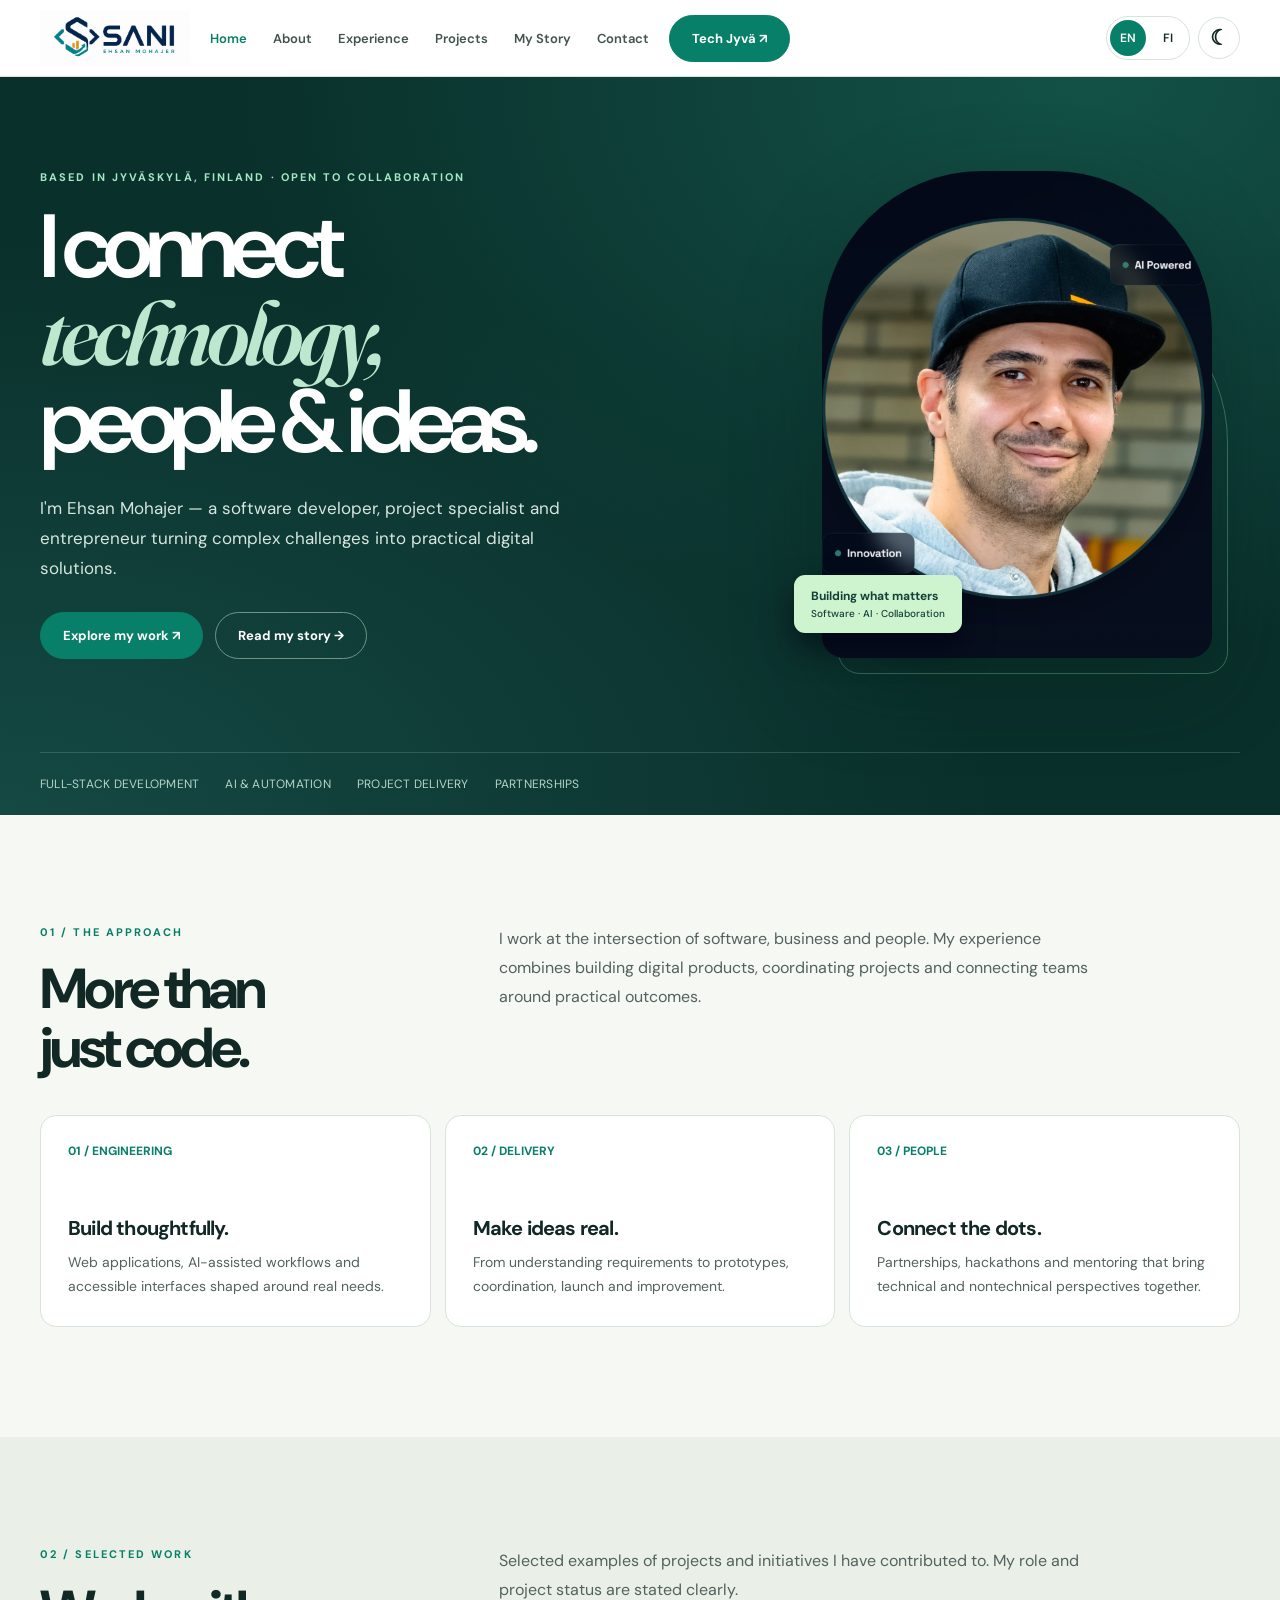
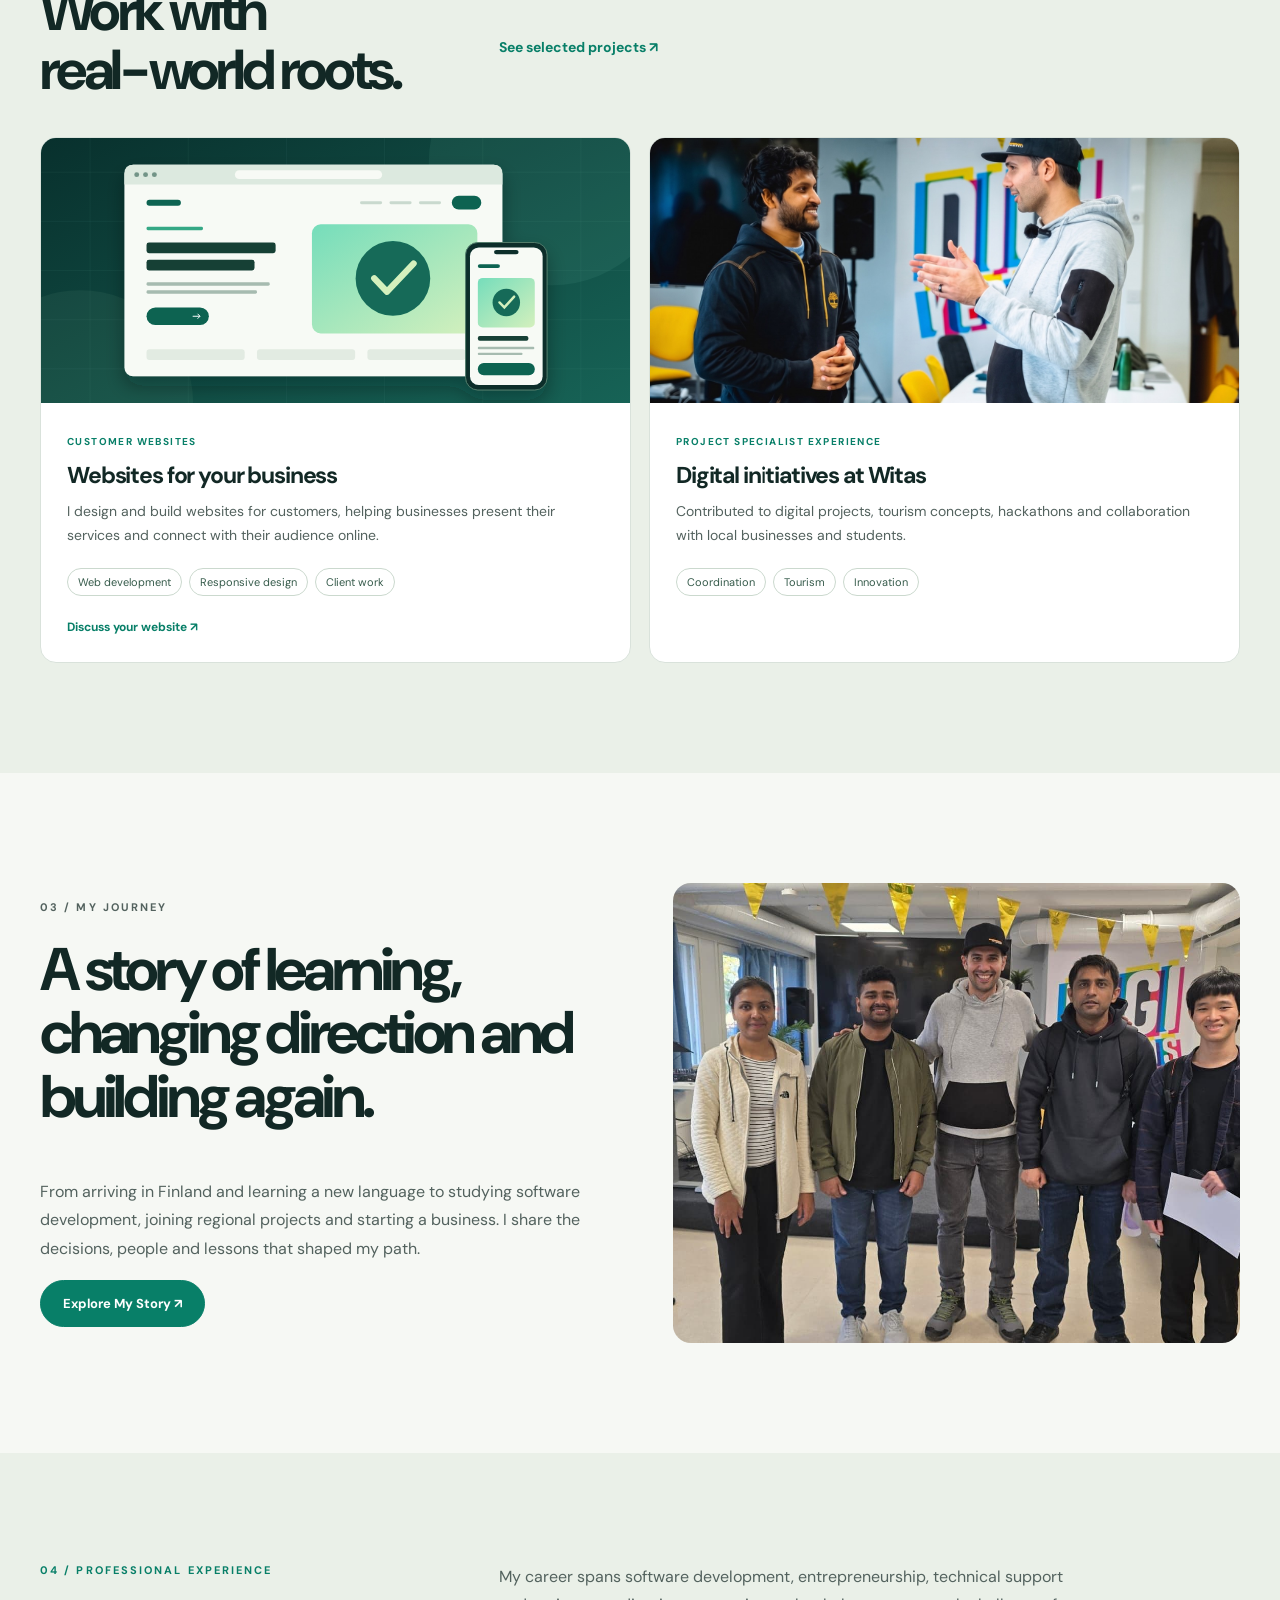
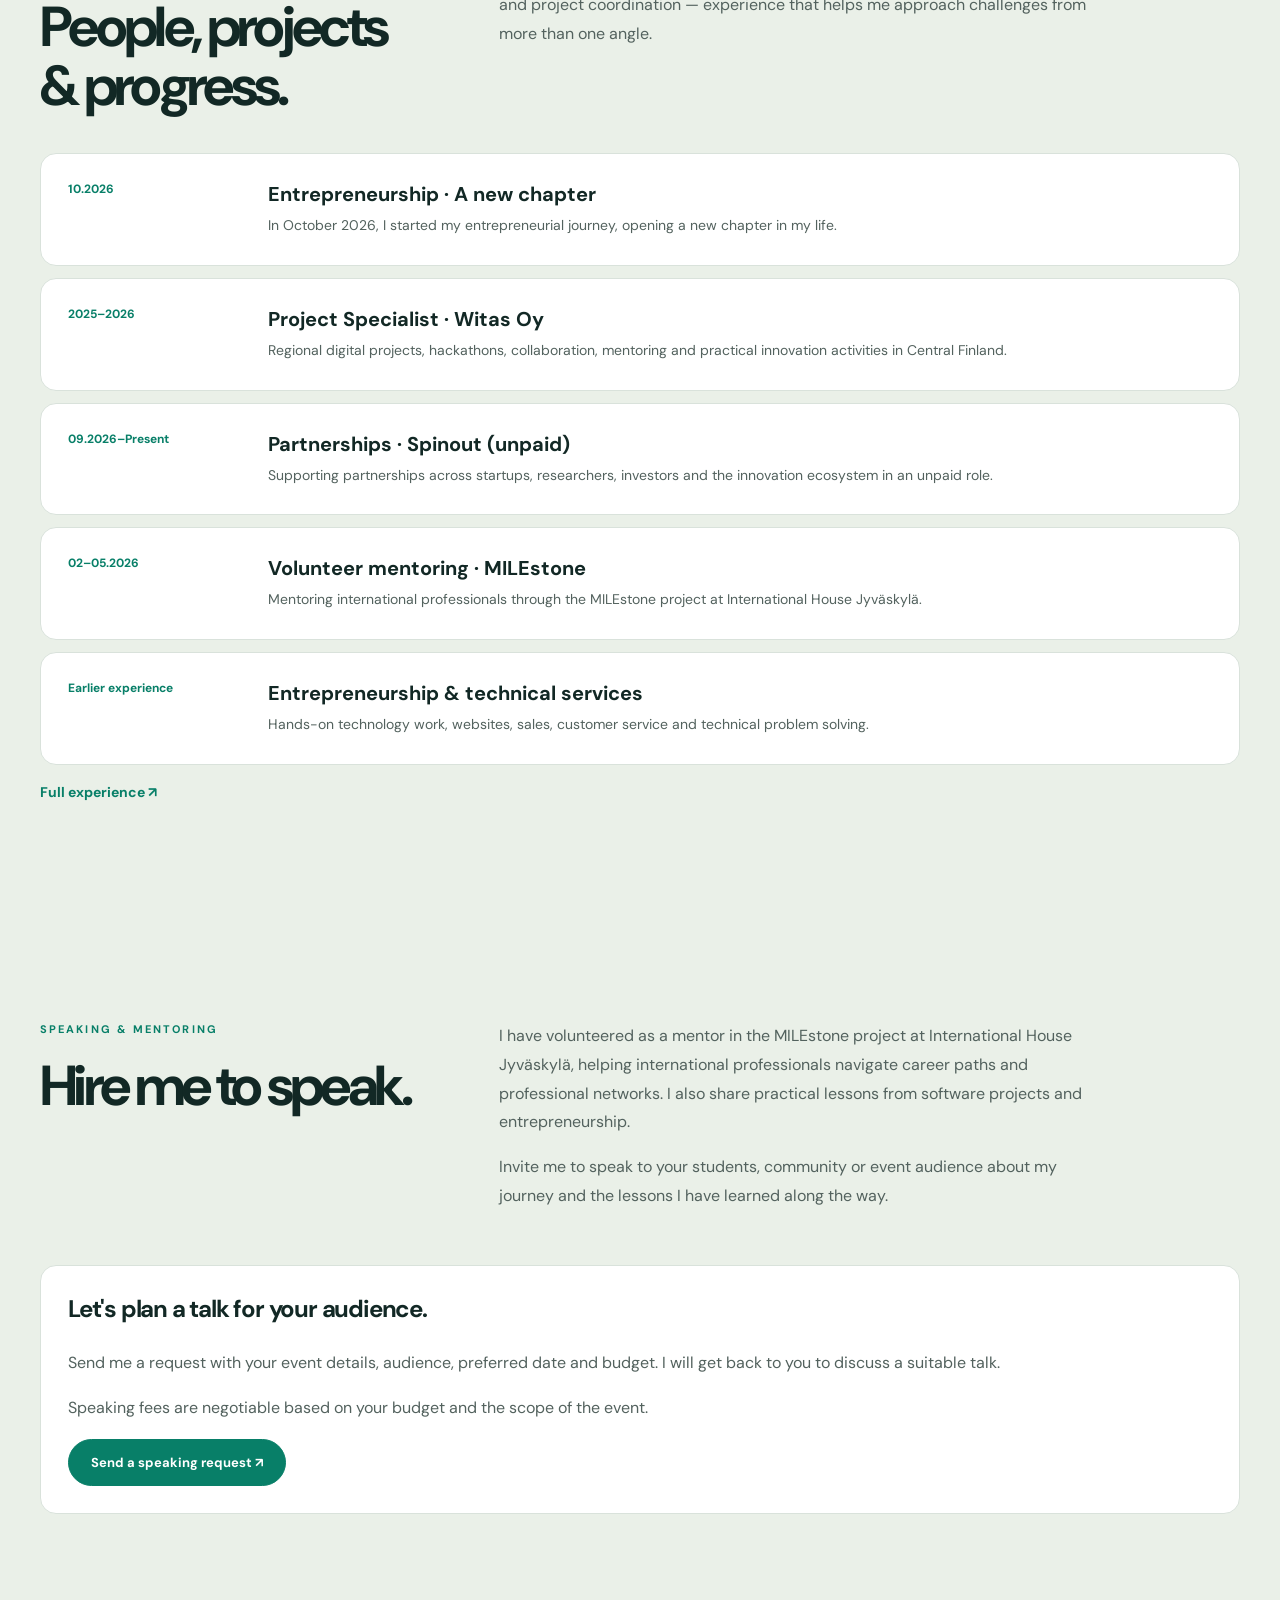
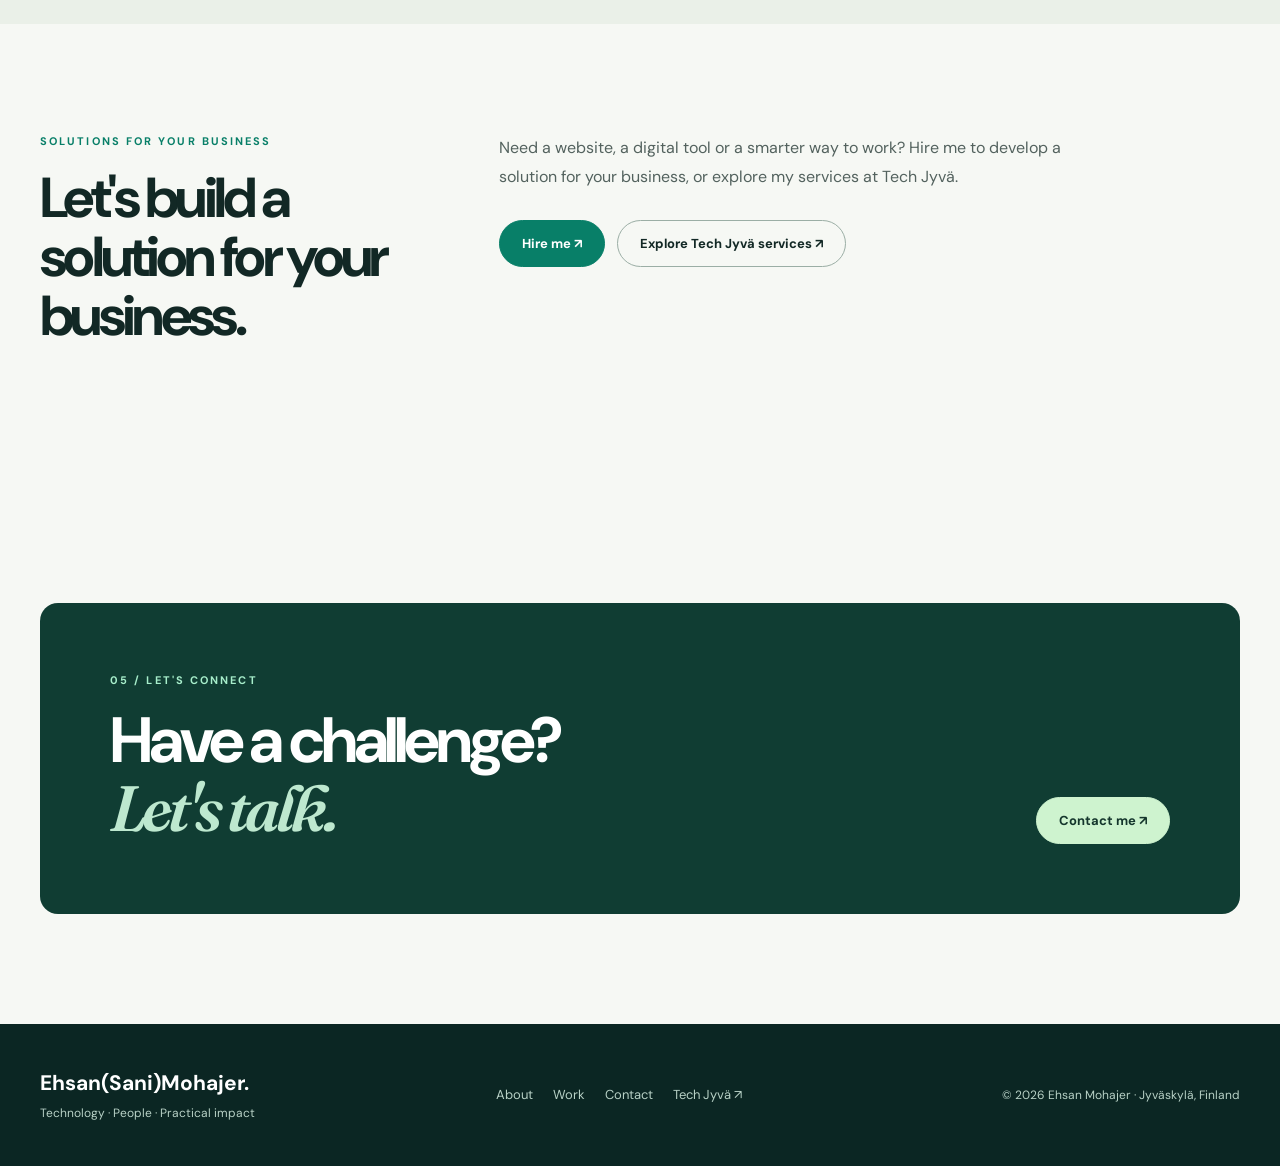
==== commit ab1db2ce: "Fix CV previews and portrait layout" ====
--- a/index.html
+++ b/index.html
@@ -2,7 +2,7 @@
 <section class="section"><div class="wrap"><div class="section-heading"><div><p class="eyebrow">01 / THE APPROACH</p><h2>More than<br>just code.</h2></div><p>I work at the intersection of software, business and people. My experience combines building digital products, coordinating projects and connecting teams around practical outcomes.</p></div><div class="value-grid"><article class="value-card"><div class="num">01 / ENGINEERING</div><h3>Build thoughtfully.</h3><p>Web applications, AI-assisted workflows and accessible interfaces shaped around real needs.</p></article><article class="value-card"><div class="num">02 / DELIVERY</div><h3>Make ideas real.</h3><p>From understanding requirements to prototypes, coordination, launch and improvement.</p></article><article class="value-card"><div class="num">03 / PEOPLE</div><h3>Connect the dots.</h3><p>Partnerships, hackathons and mentoring that bring technical and nontechnical perspectives together.</p></article></div></div></section>
 <section class="section soft"><div class="wrap"><div class="section-heading"><div><p class="eyebrow">02 / SELECTED WORK</p><h2>Work with<br>real-world roots.</h2></div><div><p>Selected examples of projects and initiatives I have contributed to. My role and project status are stated clearly.</p><a class="more-link" href="projects.html">See selected projects ↗</a></div></div><div class="project-grid"><article class="project-card"><div class="project-visual"><img src="assets/customer-websites.svg" alt="Illustration of a custom website on desktop and mobile screens" loading="lazy" decoding="async"></div><div class="project-body"><span class="project-flag">Customer websites</span><h3>Websites for your business</h3><p>I design and build websites for customers, helping businesses present their services and connect with their audience online.</p><div class="pills"><span class="pill">Web development</span><span class="pill">Responsive design</span><span class="pill">Client work</span></div><a class="more" href="contact.html">Discuss your website ↗</a></div></article><article class="project-card"><div class="project-visual"><img src="assets/sani-collaboration-web.jpg" alt="People collaborating around a digital project" width="1600" height="1058" decoding="async"></div><div class="project-body"><span class="project-flag">Project specialist experience</span><h3>Digital initiatives at Witas</h3><p>Contributed to digital projects, tourism concepts, hackathons and collaboration with local businesses and students.</p><div class="pills"><span class="pill">Coordination</span><span class="pill">Tourism</span><span class="pill">Innovation</span></div></div></article></div></div></section>
 <section class="section"><div class="wrap feature"><div><p class="eyebrow">03 / MY JOURNEY</p><h2>A story of learning, changing direction and building again.</h2><p>From arriving in Finland and learning a new language to studying software development, joining regional projects and starting a business. I share the decisions, people and lessons that shaped my path.</p><a class="button" href="my-story/">Explore My Story ↗</a></div><img class="feature-image" src="my-story/HackathonVol4-02.jpg" alt="Group at a hackathon in Central Finland" loading="lazy" width="1600" height="900" decoding="async"></div></section>
-<section class="section soft"><div class="wrap"><div class="section-heading"><div><p class="eyebrow">04 / PROFESSIONAL EXPERIENCE</p><h2>People, projects<br>& progress.</h2></div><p>My career spans software development, entrepreneurship, technical support and project coordination — experience that helps me approach challenges from more than one angle.</p></div><div class="timeline"><article class="timeline-card"><div class="date">10.2026</div><div><h3>Entrepreneurship · A new chapter</h3><p>In October 2026, I started my entrepreneurial journey, opening a new chapter in my life.</p></div></article><article class="timeline-card"><div class="date">2025–2026</div><div><h3>Project Specialist · Witas Oy</h3><p>Regional digital projects, hackathons, collaboration, mentoring and practical innovation activities in Central Finland.</p></div></article><article class="timeline-card"><div class="date">2026</div><div><h3>Partnerships · Spinout initiative</h3><p>Building connections with the startup, research, investor and innovation ecosystem.</p></div></article><article class="timeline-card"><div class="date">Earlier experience</div><div><h3>Entrepreneurship & technical services</h3><p>Hands-on technology work, websites, sales, customer service and technical problem solving.</p></div></article></div><a class="more-link" href="experience.html">Full experience ↗</a></div></section>
-<section class="section soft" id="speaking"><div class="wrap"><div class="section-heading"><div><p class="eyebrow">SPEAKING &amp; MENTORING</p><h2>Hire me to speak.</h2></div><div><p>As a mentor to students, I share practical lessons from my path to entrepreneurship: learning new skills, finding opportunities and taking the step to start a business.</p><p>Invite me to speak to your students, community or event audience about my journey and the lessons I have learned along the way.</p></div></div><div class="text-panel"><h3>Let's plan a talk for your audience.</h3><p>Send me a request with your event details, audience, preferred date and budget. I will get back to you to discuss a suitable talk.</p><p>Speaking fees are negotiable based on your budget and the scope of the event.</p><a class="button" href="mailto:ehsanmohajer.fi@gmail.com?subject=Speaking%20request&amp;body=Hi%20Ehsan%2C%0A%0AI%20would%20like%20to%20invite%20you%20to%20speak%20at%20our%20event.%0A%0AEvent%20%2F%20organization%3A%0AAudience%3A%0APreferred%20date%3A%0ALocation%20%2F%20online%3A%0ATopic%20or%20goals%3A%0AAvailable%20budget%3A%0A%0AThank%20you%21">Send a speaking request ↗</a></div></div></section>
+<section class="section soft"><div class="wrap"><div class="section-heading"><div><p class="eyebrow">04 / PROFESSIONAL EXPERIENCE</p><h2>People, projects<br>& progress.</h2></div><p>My career spans software development, entrepreneurship, technical support and project coordination — experience that helps me approach challenges from more than one angle.</p></div><div class="timeline"><article class="timeline-card"><div class="date">10.2026</div><div><h3>Entrepreneurship · A new chapter</h3><p>In October 2026, I started my entrepreneurial journey, opening a new chapter in my life.</p></div></article><article class="timeline-card"><div class="date">2025–2026</div><div><h3>Project Specialist · Witas Oy</h3><p>Regional digital projects, hackathons, collaboration, mentoring and practical innovation activities in Central Finland.</p></div></article><article class="timeline-card"><div class="date">09.2026–Present</div><div><h3>Partnerships · Spinout (unpaid)</h3><p>Supporting partnerships across startups, researchers, investors and the innovation ecosystem in an unpaid role.</p></div></article><article class="timeline-card"><div class="date">02–05.2026</div><div><h3>Volunteer mentoring · MILEstone</h3><p>Mentoring international professionals through the MILEstone project at International House Jyväskylä.</p></div></article><article class="timeline-card"><div class="date">Earlier experience</div><div><h3>Entrepreneurship & technical services</h3><p>Hands-on technology work, websites, sales, customer service and technical problem solving.</p></div></article></div><a class="more-link" href="experience.html">Full experience ↗</a></div></section>
+<section class="section soft" id="speaking"><div class="wrap"><div class="section-heading"><div><p class="eyebrow">SPEAKING &amp; MENTORING</p><h2>Hire me to speak.</h2></div><div><p>I have volunteered as a mentor in the MILEstone project at International House Jyväskylä, helping international professionals navigate career paths and professional networks. I also share practical lessons from software projects and entrepreneurship.</p><p>Invite me to speak to your students, community or event audience about my journey and the lessons I have learned along the way.</p></div></div><div class="text-panel"><h3>Let's plan a talk for your audience.</h3><p>Send me a request with your event details, audience, preferred date and budget. I will get back to you to discuss a suitable talk.</p><p>Speaking fees are negotiable based on your budget and the scope of the event.</p><a class="button" href="mailto:ehsanmohajer.fi@gmail.com?subject=Speaking%20request&amp;body=Hi%20Ehsan%2C%0A%0AI%20would%20like%20to%20invite%20you%20to%20speak%20at%20our%20event.%0A%0AEvent%20%2F%20organization%3A%0AAudience%3A%0APreferred%20date%3A%0ALocation%20%2F%20online%3A%0ATopic%20or%20goals%3A%0AAvailable%20budget%3A%0A%0AThank%20you%21">Send a speaking request ↗</a></div></div></section>
 <section class="section" id="business-solutions"><div class="wrap"><div class="section-heading"><div><p class="eyebrow">SOLUTIONS FOR YOUR BUSINESS</p><h2>Let's build a solution for your business.</h2></div><div><p>Need a website, a digital tool or a smarter way to work? Hire me to develop a solution for your business, or explore my services at Tech Jyvä.</p><div class="actions"><a class="button" href="contact.html">Hire me ↗</a><a class="button ghost" href="https://techjyva.fi/" target="_blank" rel="noopener">Explore Tech Jyvä services ↗</a></div></div></div></div></section>
 <section class="section"><div class="wrap"><div class="cta-panel"><div><p class="eyebrow" style="color:#a7eecb">05 / LET'S CONNECT</p><h2>Have a challenge?<br><span class="serif">Let's talk.</span></h2></div><a class="button" href="contact.html">Contact me ↗</a></div></div></section></main><footer class="footer"><div class="wrap footer-grid"><div><strong style="font-size:21px;color:white">Ehsan(Sani)Mohajer.</strong><p style="font-size:12px;margin:8px 0 0">Technology · People · Practical impact</p></div><div><a href="about.html">About</a><a href="projects.html">Work</a><a href="contact.html">Contact</a><a href="https://techjyva.fi/" target="_blank" rel="noopener">Tech Jyvä ↗</a></div><small>© 2026 Ehsan Mohajer · Jyväskylä, Finland</small></div></footer><button type="button" class="back-top" data-back-top aria-label="Back to top" hidden>↑</button><script src="translations.js" defer></script><script src="site.js" defer></script></body></html>
--- a/preferences.css
+++ b/preferences.css
@@ -86,3 +86,5 @@
  .mobile-toggle{min-width:36px}
 }
 @media print{.nav-shell,.preferences,.back-top,.portfolio-return{display:none}body{background:#fff;color:#000}.section{padding:24px 0}.text-panel,.timeline-card,.project-card{break-inside:avoid}}
+
+.footer-name{display:block;font-size:21px;color:#fff;margin-bottom:1rem}
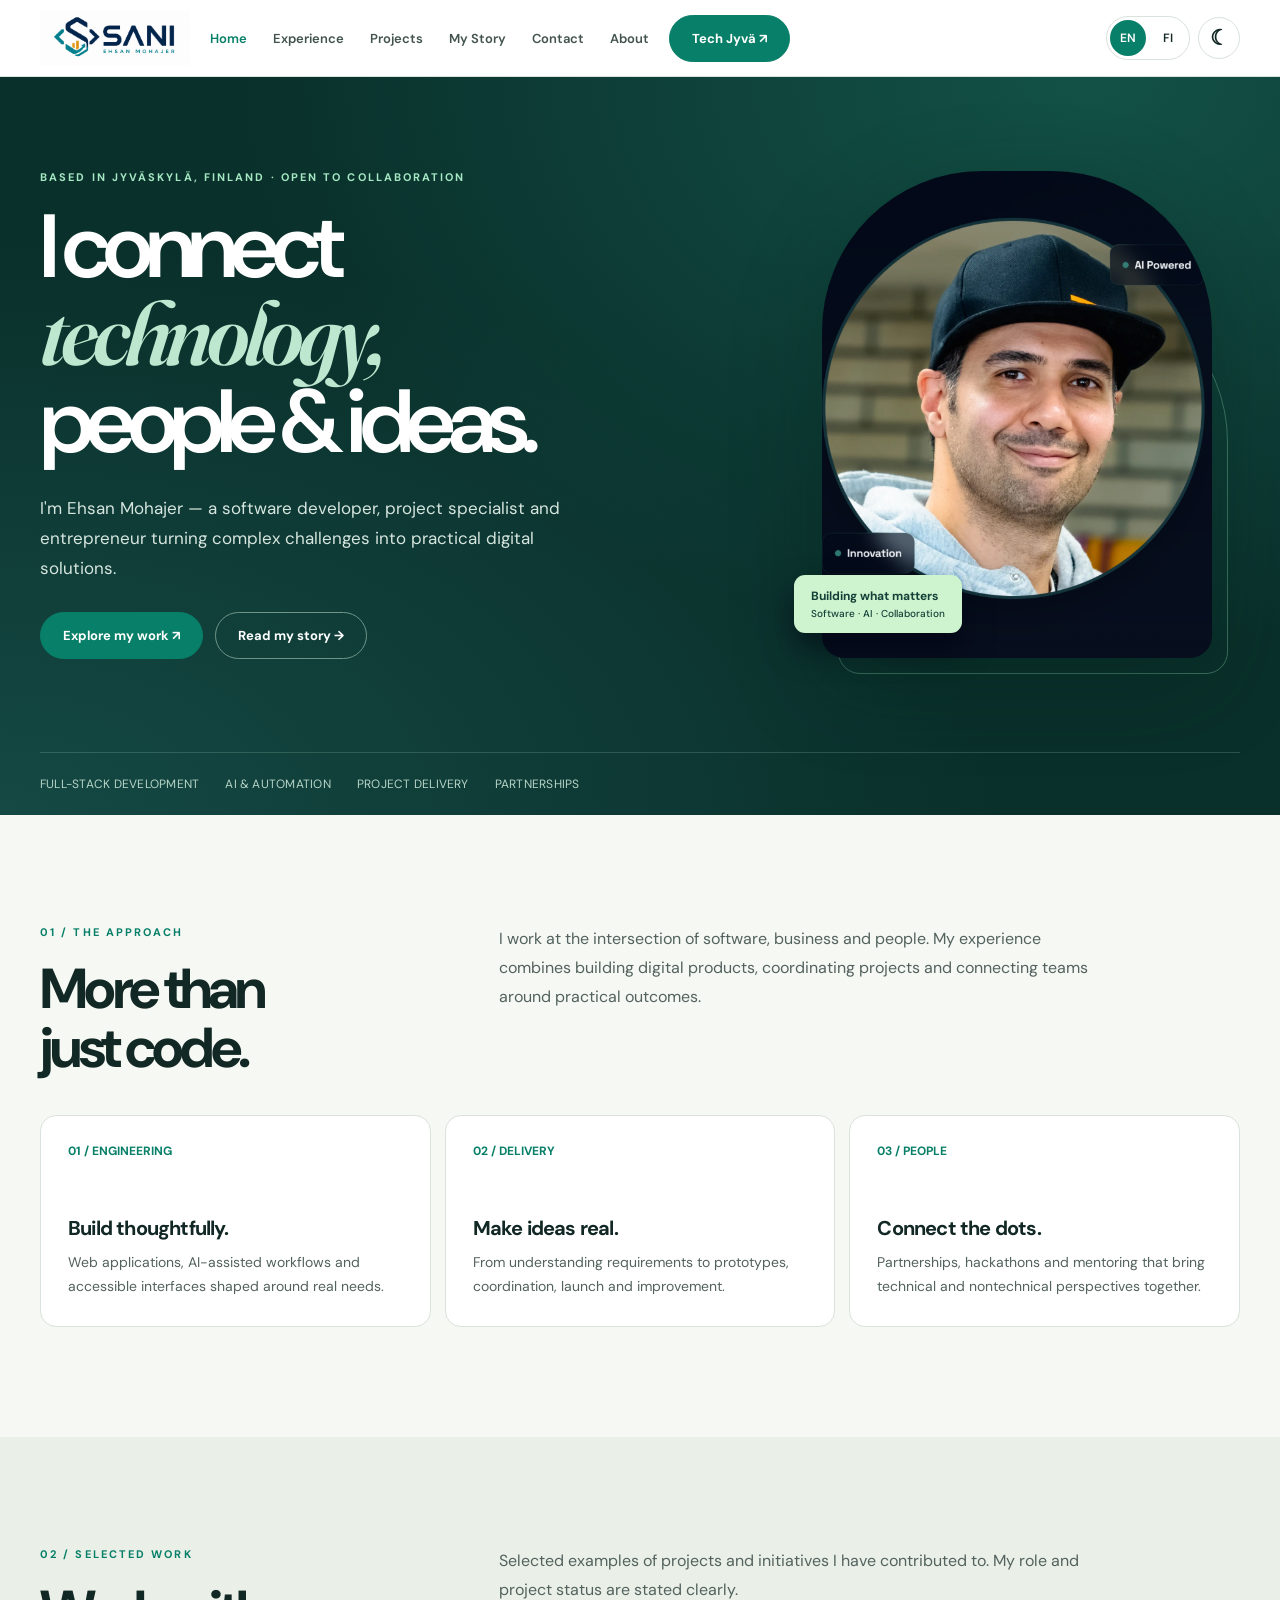
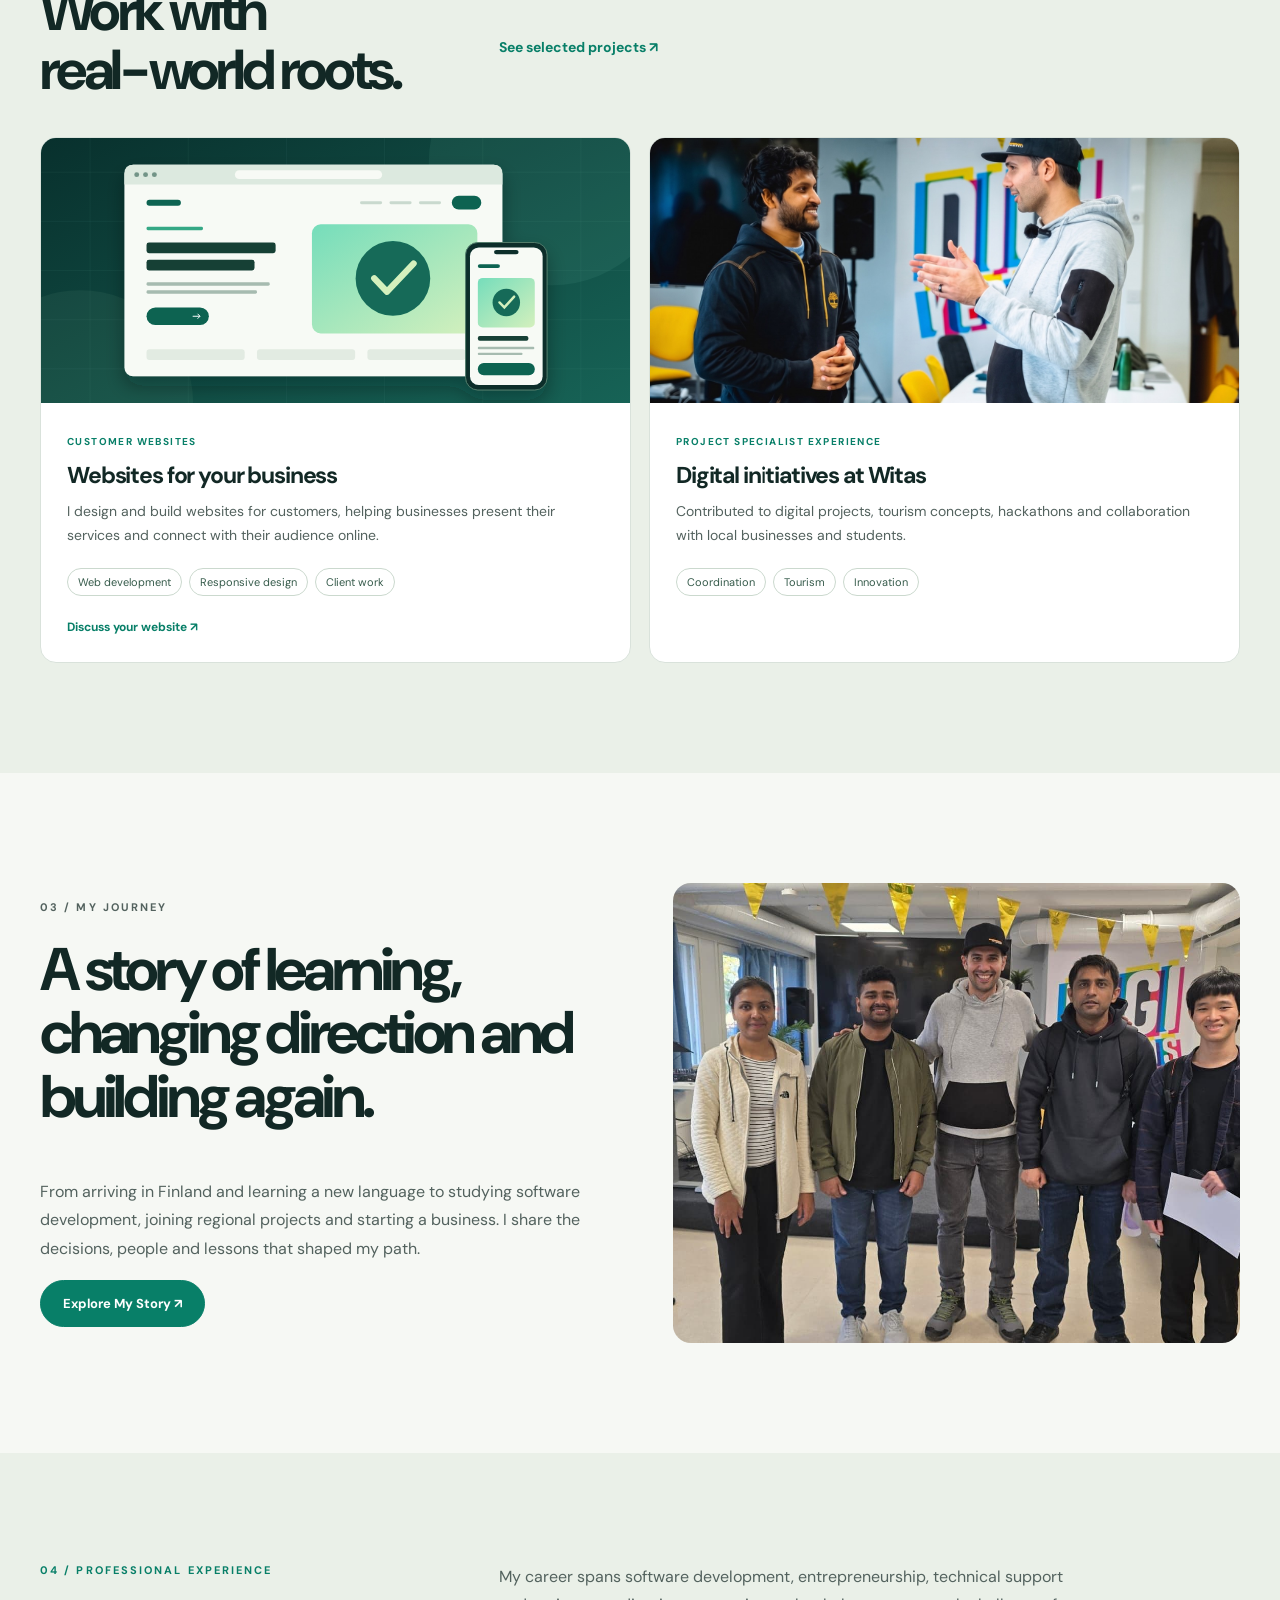
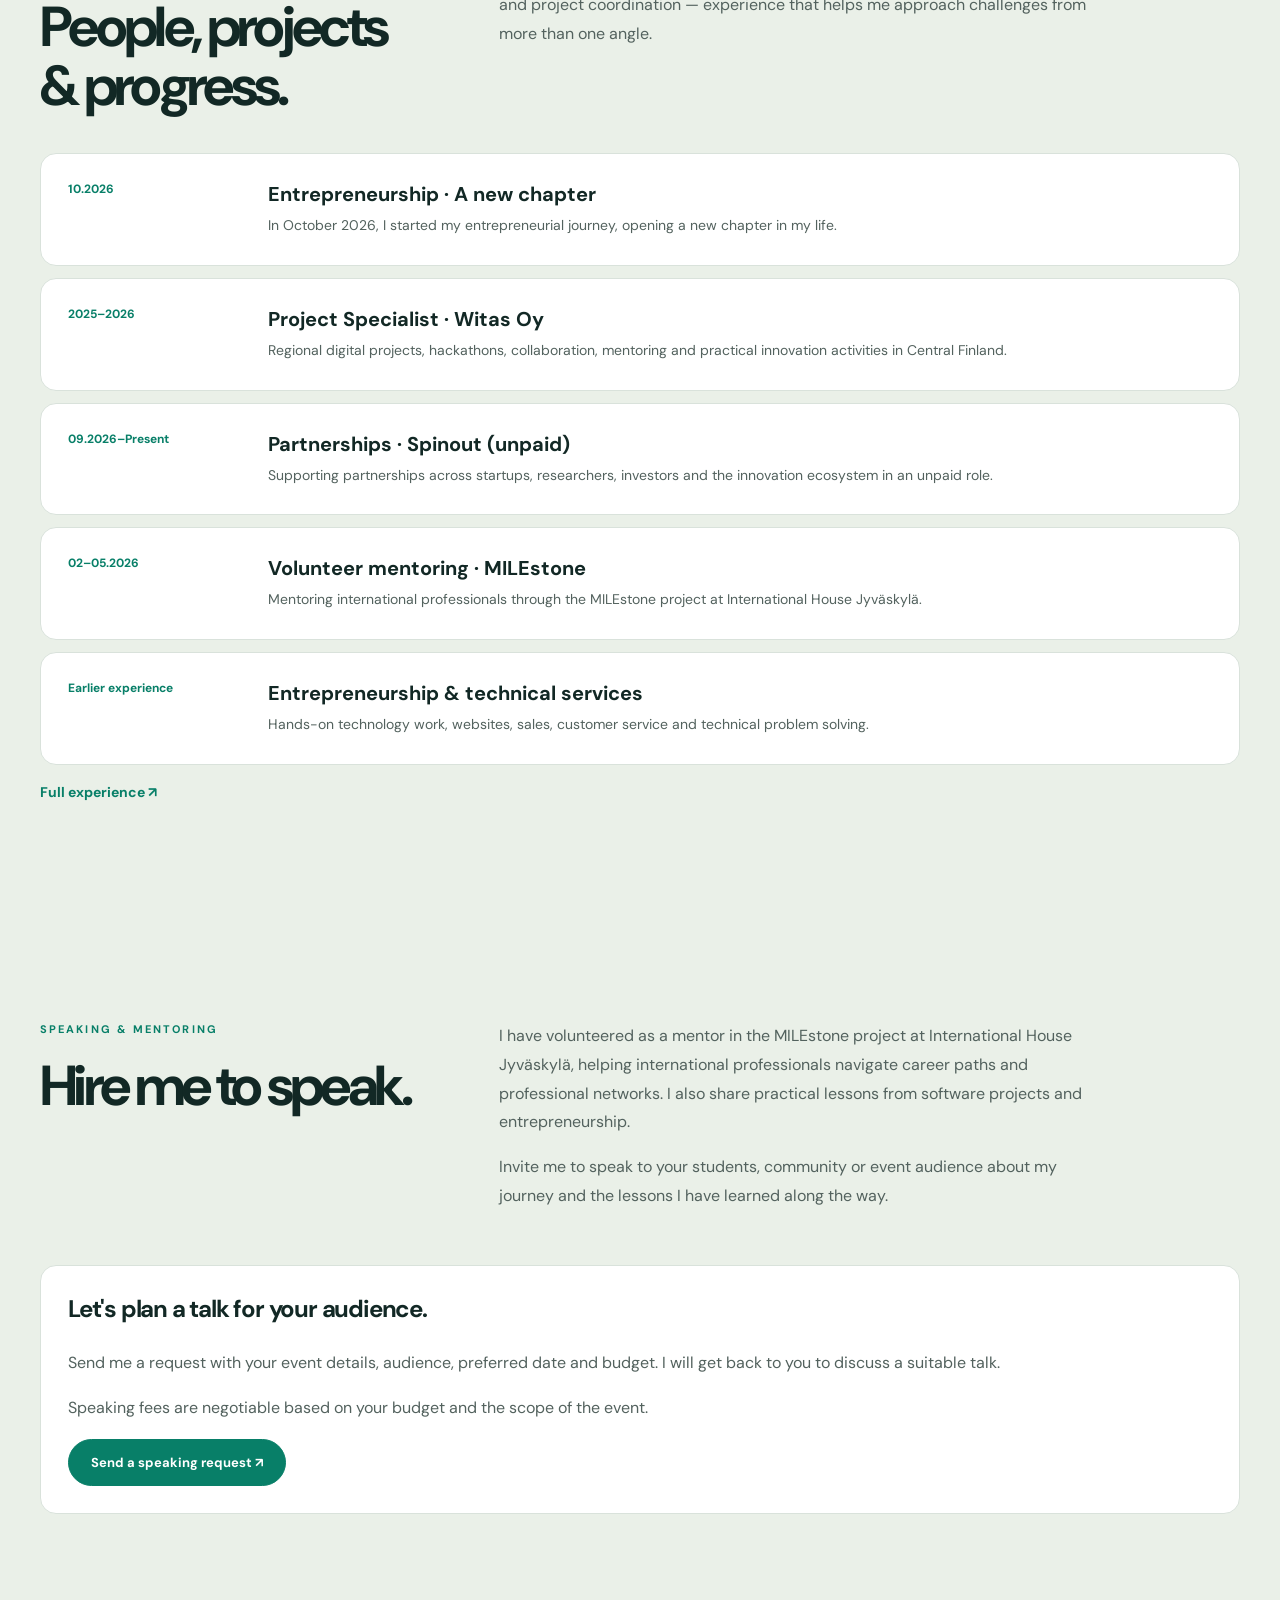
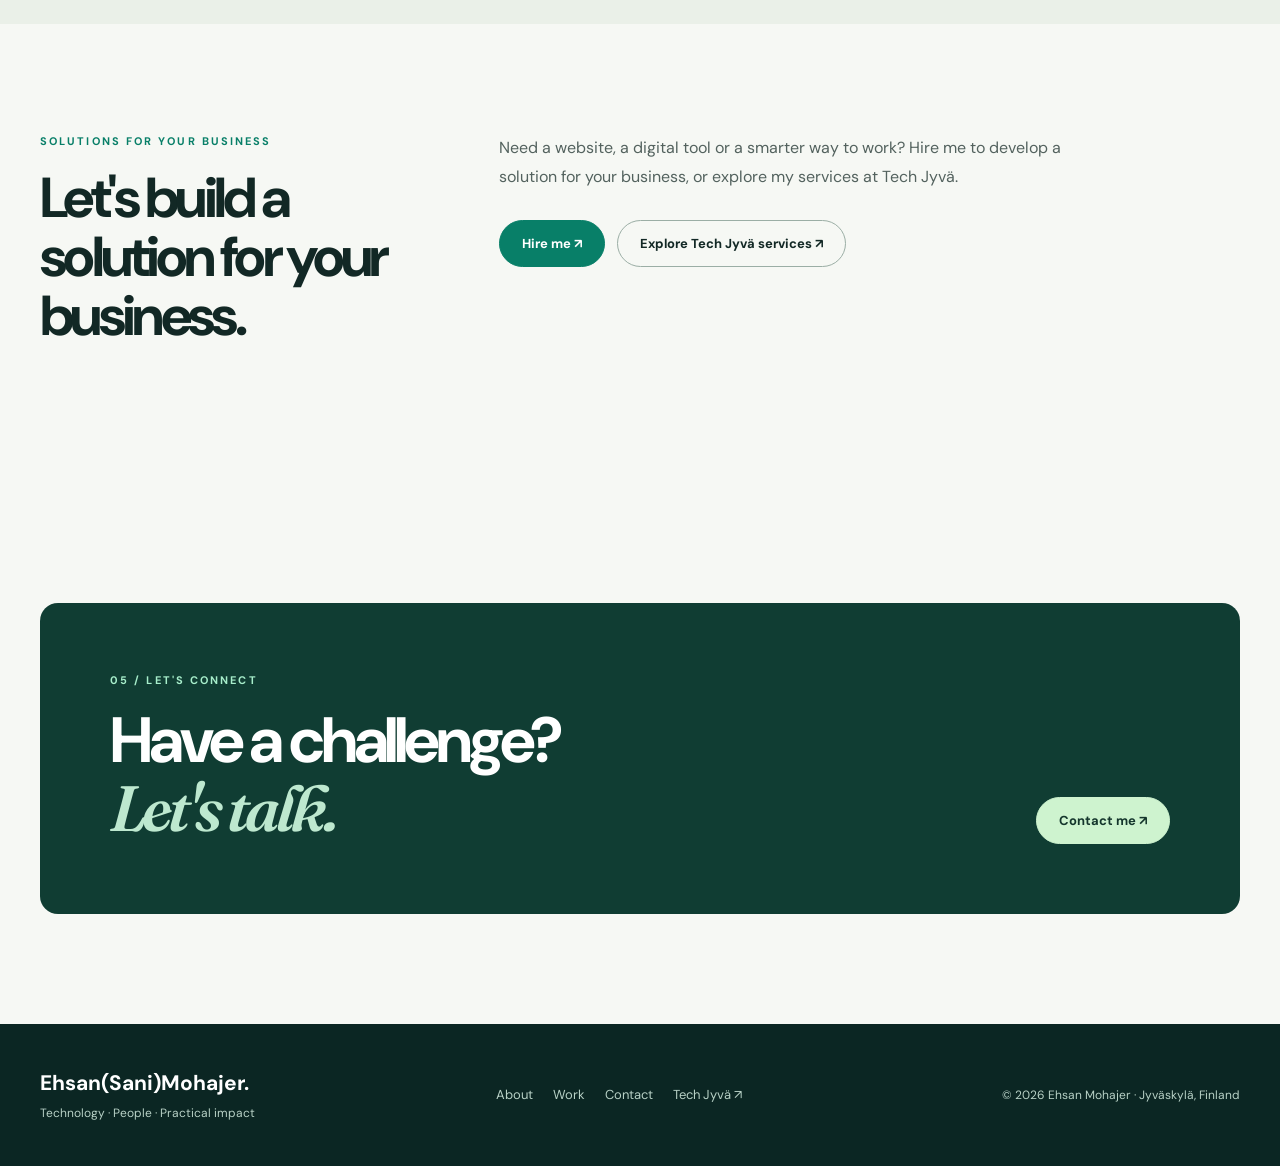
==== commit 2891fa63: "Fix CV previews 2" ====
--- a/index.html
+++ b/index.html
@@ -1,4 +1,4 @@
-<!doctype html><html lang="en"><head><meta charset="utf-8"><meta name="viewport" content="width=device-width,initial-scale=1"><meta name="description" data-en="Ehsan Mohajer in Jyväskylä, Finland: software development, business solutions, student mentoring and talks about the journey to entrepreneurship." data-fi="Ehsan Mohajer Jyväskylässä: ohjelmistokehitystä, yritysratkaisuja, opiskelijoiden mentorointia ja puheenvuoroja yrittäjän polusta." content="Ehsan Mohajer in Jyväskylä, Finland: software development, business solutions, student mentoring and talks about the journey to entrepreneurship."><meta name="theme-color" content="#0a302b"><title data-en="Ehsan Mohajer | Software Developer, Entrepreneur &amp; Speaker" data-fi="Ehsan Mohajer | Ohjelmistokehittäjä, yrittäjä ja puhuja">Ehsan Mohajer | Software Developer, Entrepreneur &amp; Speaker</title><link rel="icon" href="assets/icons/icon-192.png"><script src="preferences.js"></script><link rel="preconnect" href="https://fonts.googleapis.com"><link rel="preconnect" href="https://fonts.gstatic.com" crossorigin><link rel="stylesheet" href="site.css"><link rel="stylesheet" href="preferences.css"><link rel="canonical" href="https://ehsanmohajer.fi/"><meta property="og:type" content="website"><meta property="og:site_name" content="Ehsan Mohajer"><meta property="og:title" content="Ehsan Mohajer | Software Developer, Entrepreneur &amp; Speaker"><meta property="og:description" content="Ehsan Mohajer in Jyväskylä, Finland: software development, business solutions, student mentoring and talks about the journey to entrepreneurship."><meta property="og:url" content="https://ehsanmohajer.fi/"><meta property="og:image" content="https://ehsanmohajer.fi/assets/ehsan-mohajer-web.jpg"><meta property="og:image:alt" content="Ehsan Mohajer"><meta name="twitter:card" content="summary_large_image"><script type="application/ld+json">{"@context": "https://schema.org", "@type": "WebPage", "name": "Ehsan Mohajer | Software Developer, Entrepreneur & Speaker", "description": "Ehsan Mohajer in Jyväskylä, Finland: software development, business solutions, student mentoring and talks about the journey to entrepreneurship.", "url": "https://ehsanmohajer.fi/", "isPartOf": {"@type": "WebSite", "name": "Ehsan Mohajer Portfolio", "url": "https://ehsanmohajer.fi/"}, "about": {"@type": "Person", "@id": "https://ehsanmohajer.fi/#ehsan", "name": "Ehsan Mohajer", "url": "https://ehsanmohajer.fi/", "jobTitle": "Software Developer and Entrepreneur", "image": "https://ehsanmohajer.fi/assets/ehsan-mohajer-web.jpg"}}</script></head><body><a href="#main" class="skip">Skip to content</a><header class="nav-shell"><div class="wrap nav"><a class="brand plain" href="index.html" aria-label="Ehsan Mohajer homepage"><img class="logo-light" src="assets/sani-logo.png" alt="SANI — Ehsan Mohajer" width="1693" height="929" decoding="async"><img class="logo-dark" src="assets/sani-logo-dark.png" alt="SANI — Ehsan Mohajer" width="1377" height="463" decoding="async"></a><nav class="links" id="mainnav" aria-label="Main navigation"><a href="index.html" aria-current=page>Home</a><a href="about.html" >About</a><a href="experience.html" >Experience</a><a href="projects.html" >Projects</a><a href="my-story/" target="_blank" rel="noopener">My Story</a><a href="contact.html" >Contact</a></nav><a class="nav-cta" href="https://techjyva.fi/" target="_blank" rel="noopener">Tech Jyvä ↗</a><div class="preferences"><div class="language-switch" role="group" aria-label="Language"><button type="button" data-language="en" aria-label="English">EN</button><button type="button" data-language="fi" aria-label="Suomi">FI</button></div><button type="button" class="theme-toggle" data-theme-toggle aria-label="Switch to dark mode" aria-pressed="false">☾</button></div><button type="button" data-menu class="mobile-toggle" aria-controls="mainnav" aria-expanded="false" aria-label="Toggle navigation">☰</button></div></header><main id="main" tabindex="-1"><section class="hero"><div class="wrap"><div class="hero-grid"><div><p class="eyebrow">Based in Jyväskylä, Finland · Open to collaboration</p><h1>I connect<br><span class="serif">technology,</span><br>people & ideas.</h1><p class="lead">I'm Ehsan Mohajer — a software developer, project specialist and entrepreneur turning complex challenges into practical digital solutions.</p><div class="actions"><a class="button" href="projects.html">Explore my work ↗</a><a class="button ghost" href="my-story/">Read my story →</a></div></div><div class="portrait-box"><img src="assets/ehsan-mohajer-web.jpg" alt="Portrait of Ehsan Mohajer" width="1533" height="1600" decoding="async" fetchpriority="high"><div class="mini-tag">Building what matters<span>Software · AI · Collaboration</span></div></div></div><div class="hero-meta"><span>FULL-STACK DEVELOPMENT</span><span>AI & AUTOMATION</span><span>PROJECT DELIVERY</span><span>PARTNERSHIPS</span></div></div></section>
+<!doctype html><html lang="en"><head><meta charset="utf-8"><meta name="viewport" content="width=device-width,initial-scale=1"><meta name="description" data-en="Ehsan Mohajer in Jyväskylä, Finland: software development, business solutions, student mentoring and talks about the journey to entrepreneurship." data-fi="Ehsan Mohajer Jyväskylässä: ohjelmistokehitystä, yritysratkaisuja, opiskelijoiden mentorointia ja puheenvuoroja yrittäjän polusta." content="Ehsan Mohajer in Jyväskylä, Finland: software development, business solutions, student mentoring and talks about the journey to entrepreneurship."><meta name="theme-color" content="#0a302b"><title data-en="Ehsan Mohajer | Software Developer, Entrepreneur &amp; Speaker" data-fi="Ehsan Mohajer | Ohjelmistokehittäjä, yrittäjä ja puhuja">Ehsan Mohajer | Software Developer, Entrepreneur &amp; Speaker</title><link rel="icon" href="assets/icons/icon-192.png"><script src="preferences.js"></script><link rel="preconnect" href="https://fonts.googleapis.com"><link rel="preconnect" href="https://fonts.gstatic.com" crossorigin><link rel="stylesheet" href="site.css"><link rel="stylesheet" href="preferences.css"><link rel="canonical" href="https://ehsanmohajer.fi/"><meta property="og:type" content="website"><meta property="og:site_name" content="Ehsan Mohajer"><meta property="og:title" content="Ehsan Mohajer | Software Developer, Entrepreneur &amp; Speaker"><meta property="og:description" content="Ehsan Mohajer in Jyväskylä, Finland: software development, business solutions, student mentoring and talks about the journey to entrepreneurship."><meta property="og:url" content="https://ehsanmohajer.fi/"><meta property="og:image" content="https://ehsanmohajer.fi/assets/ehsan-mohajer-web.jpg"><meta property="og:image:alt" content="Ehsan Mohajer"><meta name="twitter:card" content="summary_large_image"><script type="application/ld+json">{"@context": "https://schema.org", "@type": "WebPage", "name": "Ehsan Mohajer | Software Developer, Entrepreneur & Speaker", "description": "Ehsan Mohajer in Jyväskylä, Finland: software development, business solutions, student mentoring and talks about the journey to entrepreneurship.", "url": "https://ehsanmohajer.fi/", "isPartOf": {"@type": "WebSite", "name": "Ehsan Mohajer Portfolio", "url": "https://ehsanmohajer.fi/"}, "about": {"@type": "Person", "@id": "https://ehsanmohajer.fi/#ehsan", "name": "Ehsan Mohajer", "url": "https://ehsanmohajer.fi/", "jobTitle": "Software Developer and Entrepreneur", "image": "https://ehsanmohajer.fi/assets/ehsan-mohajer-web.jpg"}}</script></head><body><a href="#main" class="skip">Skip to content</a><header class="nav-shell"><div class="wrap nav"><a class="brand plain" href="index.html" aria-label="Ehsan Mohajer homepage"><img class="logo-light" src="assets/sani-logo.png" alt="SANI — Ehsan Mohajer" width="1693" height="929" decoding="async"><img class="logo-dark" src="assets/sani-logo-dark.png" alt="SANI — Ehsan Mohajer" width="1377" height="463" decoding="async"></a><nav class="links" id="mainnav" aria-label="Main navigation"><a href="index.html" aria-current=page>Home</a><a href="experience.html" >Experience</a><a href="projects.html" >Projects</a><a href="my-story/" target="_blank" rel="noopener">My Story</a><a href="contact.html" >Contact</a><a href="about.html" >About</a></nav><a class="nav-cta" href="https://techjyva.fi/" target="_blank" rel="noopener">Tech Jyvä ↗</a><div class="preferences"><div class="language-switch" role="group" aria-label="Language"><button type="button" data-language="en" aria-label="English">EN</button><button type="button" data-language="fi" aria-label="Suomi">FI</button></div><button type="button" class="theme-toggle" data-theme-toggle aria-label="Switch to dark mode" aria-pressed="false">☾</button></div><button type="button" data-menu class="mobile-toggle" aria-controls="mainnav" aria-expanded="false" aria-label="Toggle navigation">☰</button></div></header><main id="main" tabindex="-1"><section class="hero"><div class="wrap"><div class="hero-grid"><div><p class="eyebrow">Based in Jyväskylä, Finland · Open to collaboration</p><h1>I connect<br><span class="serif">technology,</span><br>people & ideas.</h1><p class="lead">I'm Ehsan Mohajer — a software developer, project specialist and entrepreneur turning complex challenges into practical digital solutions.</p><div class="actions"><a class="button" href="projects.html">Explore my work ↗</a><a class="button ghost" href="my-story/">Read my story →</a></div></div><div class="portrait-box"><img src="assets/ehsan-mohajer-web.jpg" alt="Portrait of Ehsan Mohajer" width="1533" height="1600" decoding="async" fetchpriority="high"><div class="mini-tag">Building what matters<span>Software · AI · Collaboration</span></div></div></div><div class="hero-meta"><span>FULL-STACK DEVELOPMENT</span><span>AI & AUTOMATION</span><span>PROJECT DELIVERY</span><span>PARTNERSHIPS</span></div></div></section>
 <section class="section"><div class="wrap"><div class="section-heading"><div><p class="eyebrow">01 / THE APPROACH</p><h2>More than<br>just code.</h2></div><p>I work at the intersection of software, business and people. My experience combines building digital products, coordinating projects and connecting teams around practical outcomes.</p></div><div class="value-grid"><article class="value-card"><div class="num">01 / ENGINEERING</div><h3>Build thoughtfully.</h3><p>Web applications, AI-assisted workflows and accessible interfaces shaped around real needs.</p></article><article class="value-card"><div class="num">02 / DELIVERY</div><h3>Make ideas real.</h3><p>From understanding requirements to prototypes, coordination, launch and improvement.</p></article><article class="value-card"><div class="num">03 / PEOPLE</div><h3>Connect the dots.</h3><p>Partnerships, hackathons and mentoring that bring technical and nontechnical perspectives together.</p></article></div></div></section>
 <section class="section soft"><div class="wrap"><div class="section-heading"><div><p class="eyebrow">02 / SELECTED WORK</p><h2>Work with<br>real-world roots.</h2></div><div><p>Selected examples of projects and initiatives I have contributed to. My role and project status are stated clearly.</p><a class="more-link" href="projects.html">See selected projects ↗</a></div></div><div class="project-grid"><article class="project-card"><div class="project-visual"><img src="assets/customer-websites.svg" alt="Illustration of a custom website on desktop and mobile screens" loading="lazy" decoding="async"></div><div class="project-body"><span class="project-flag">Customer websites</span><h3>Websites for your business</h3><p>I design and build websites for customers, helping businesses present their services and connect with their audience online.</p><div class="pills"><span class="pill">Web development</span><span class="pill">Responsive design</span><span class="pill">Client work</span></div><a class="more" href="contact.html">Discuss your website ↗</a></div></article><article class="project-card"><div class="project-visual"><img src="assets/sani-collaboration-web.jpg" alt="People collaborating around a digital project" width="1600" height="1058" decoding="async"></div><div class="project-body"><span class="project-flag">Project specialist experience</span><h3>Digital initiatives at Witas</h3><p>Contributed to digital projects, tourism concepts, hackathons and collaboration with local businesses and students.</p><div class="pills"><span class="pill">Coordination</span><span class="pill">Tourism</span><span class="pill">Innovation</span></div></div></article></div></div></section>
 <section class="section"><div class="wrap feature"><div><p class="eyebrow">03 / MY JOURNEY</p><h2>A story of learning, changing direction and building again.</h2><p>From arriving in Finland and learning a new language to studying software development, joining regional projects and starting a business. I share the decisions, people and lessons that shaped my path.</p><a class="button" href="my-story/">Explore My Story ↗</a></div><img class="feature-image" src="my-story/HackathonVol4-02.jpg" alt="Group at a hackathon in Central Finland" loading="lazy" width="1600" height="900" decoding="async"></div></section>
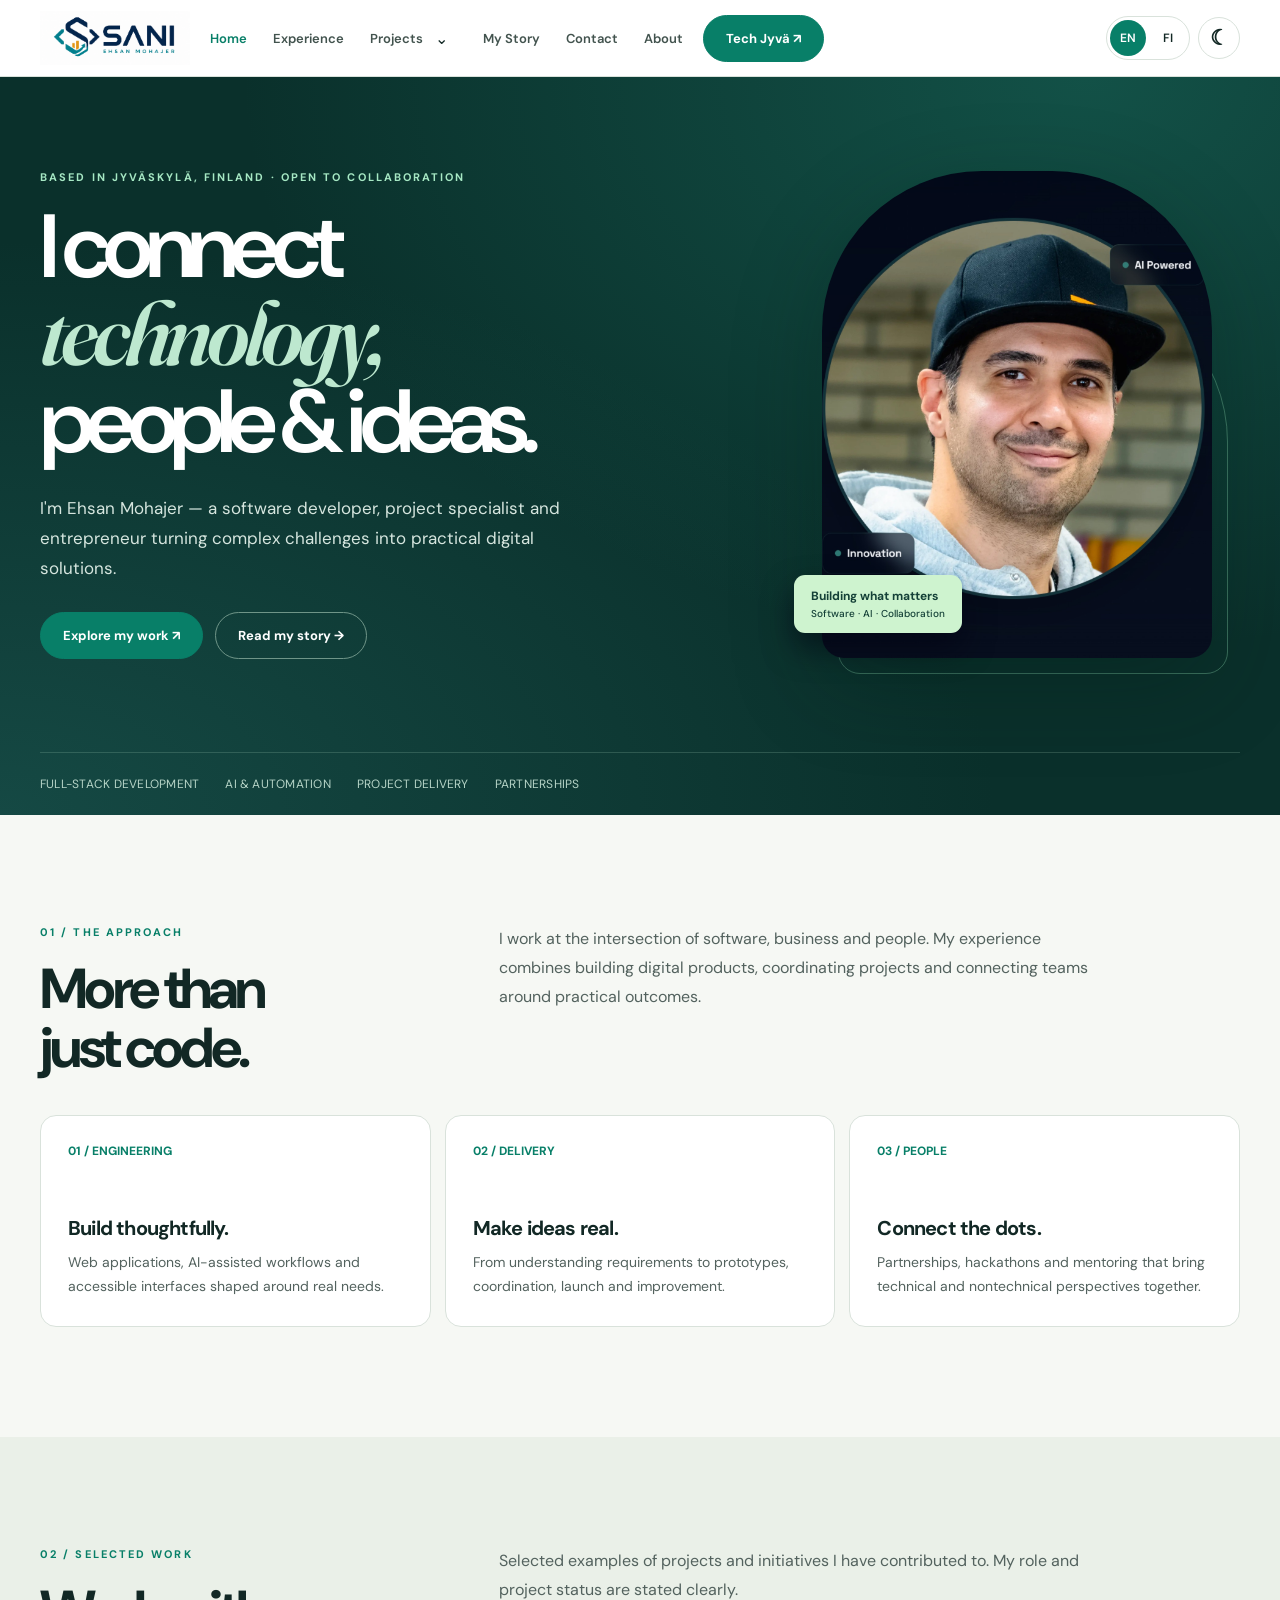
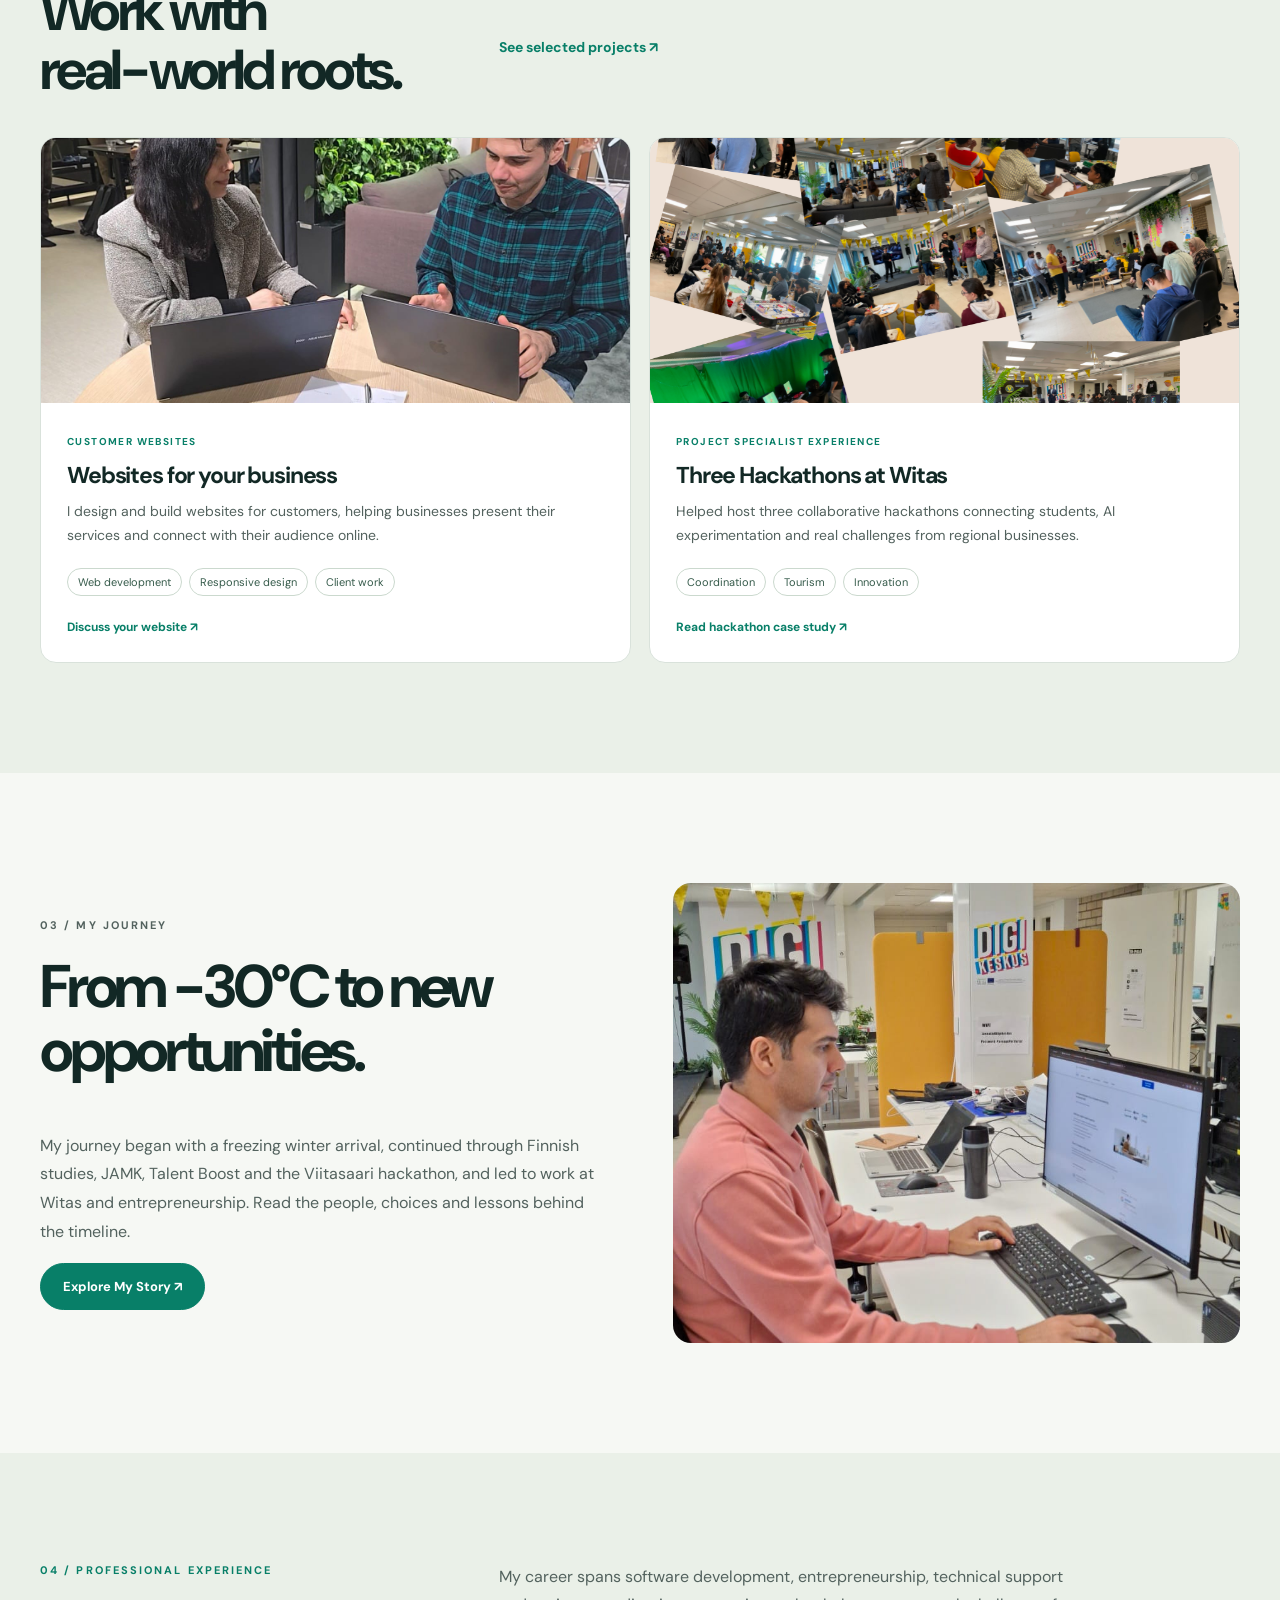
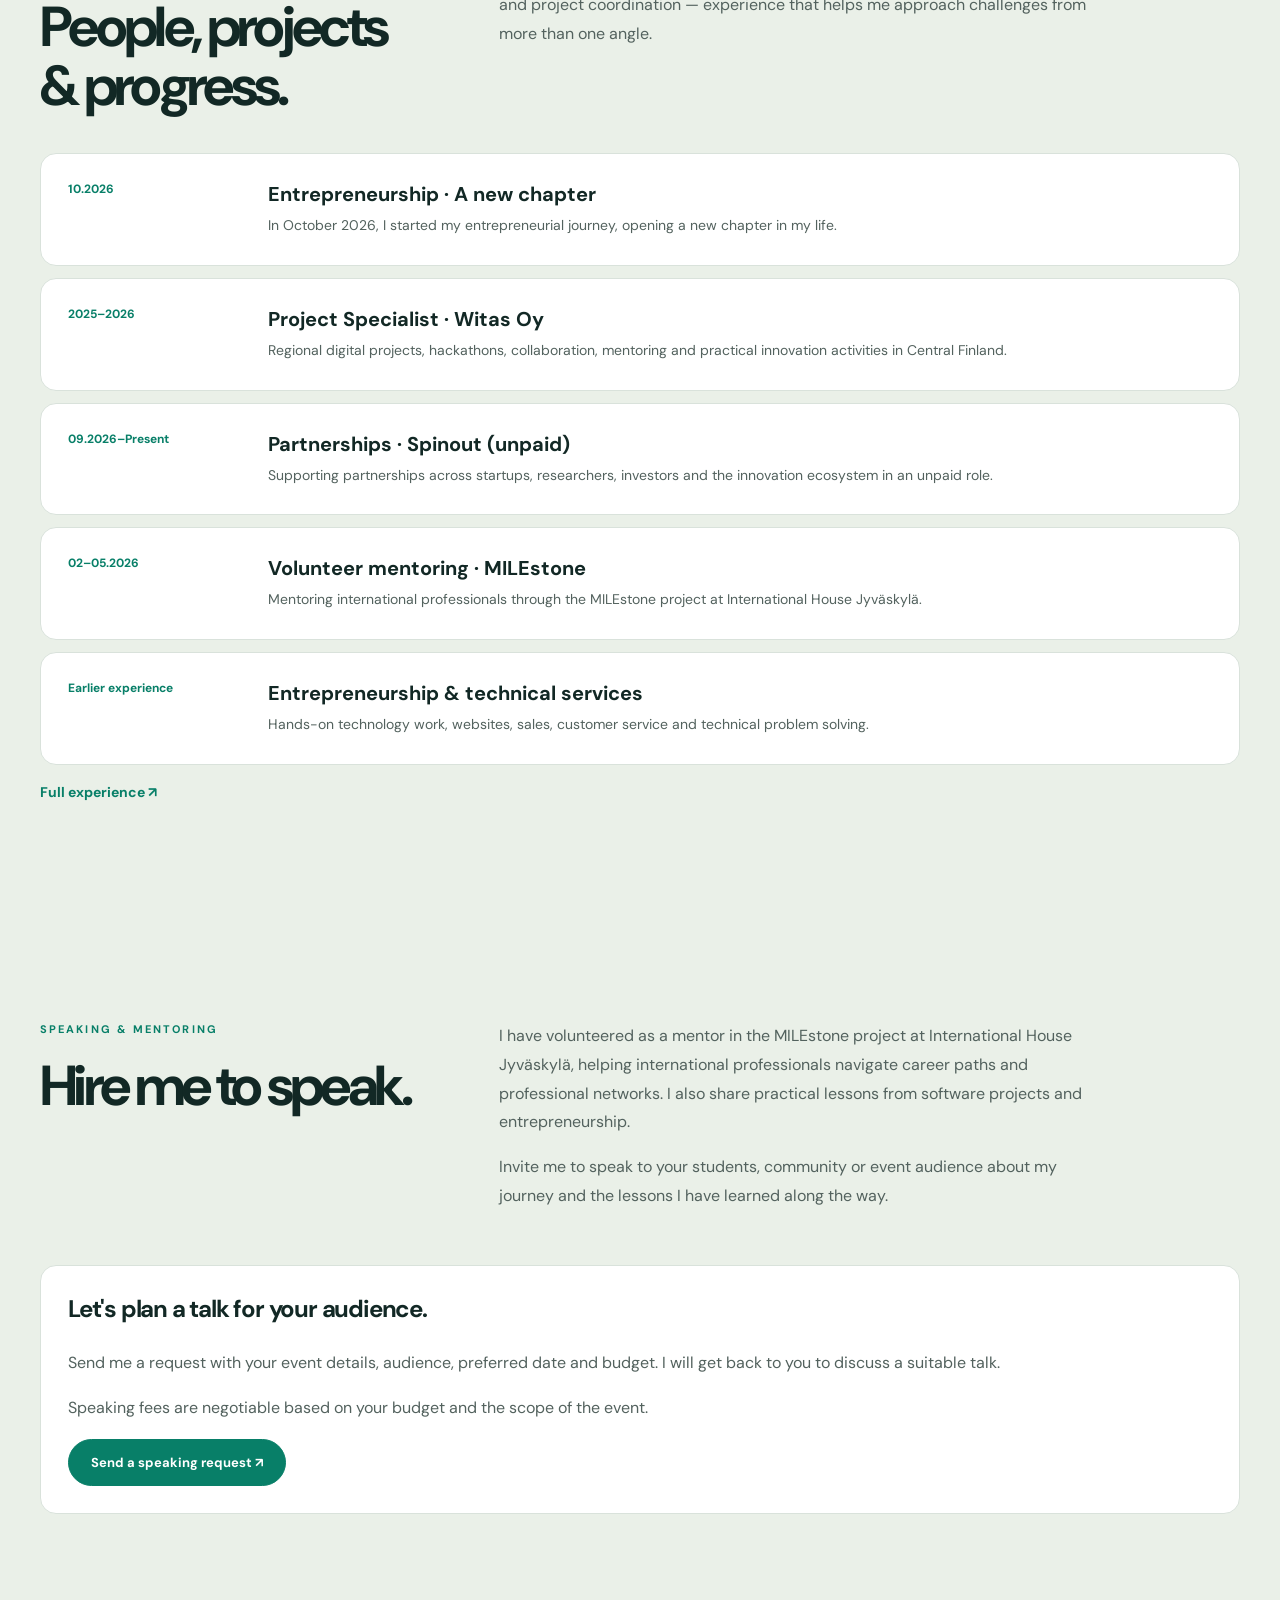
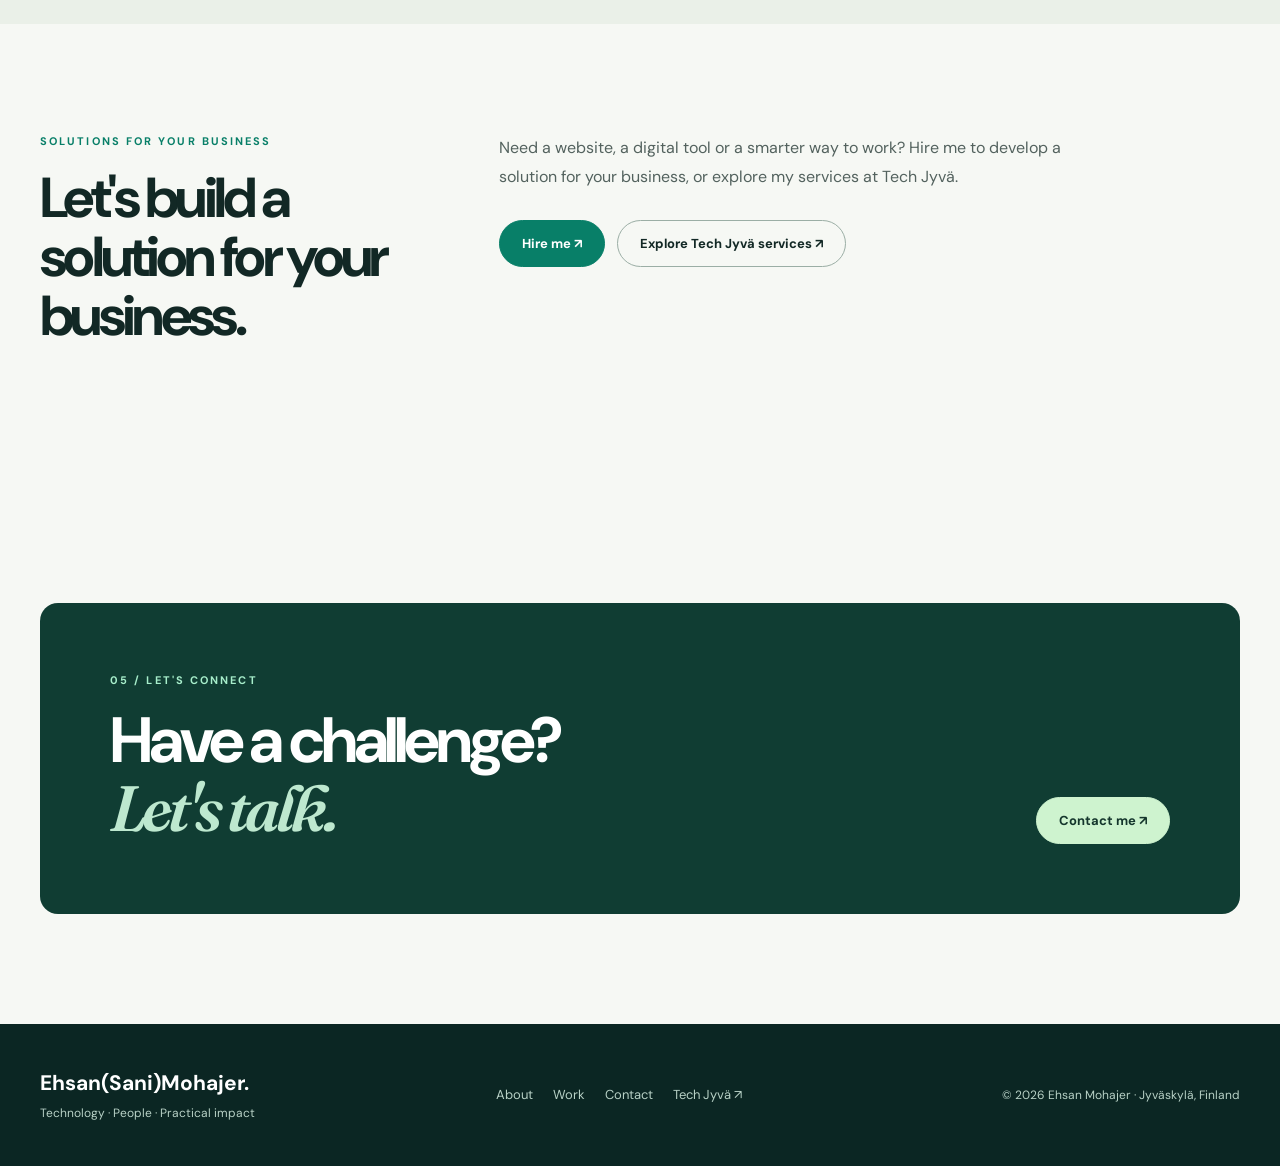
==== commit e11fa856: "add new features" ====
--- a/index.html
+++ b/index.html
@@ -1,7 +1,7 @@
-<!doctype html><html lang="en"><head><meta charset="utf-8"><meta name="viewport" content="width=device-width,initial-scale=1"><meta name="description" data-en="Ehsan Mohajer in Jyväskylä, Finland: software development, business solutions, student mentoring and talks about the journey to entrepreneurship." data-fi="Ehsan Mohajer Jyväskylässä: ohjelmistokehitystä, yritysratkaisuja, opiskelijoiden mentorointia ja puheenvuoroja yrittäjän polusta." content="Ehsan Mohajer in Jyväskylä, Finland: software development, business solutions, student mentoring and talks about the journey to entrepreneurship."><meta name="theme-color" content="#0a302b"><title data-en="Ehsan Mohajer | Software Developer, Entrepreneur &amp; Speaker" data-fi="Ehsan Mohajer | Ohjelmistokehittäjä, yrittäjä ja puhuja">Ehsan Mohajer | Software Developer, Entrepreneur &amp; Speaker</title><link rel="icon" href="assets/icons/icon-192.png"><script src="preferences.js"></script><link rel="preconnect" href="https://fonts.googleapis.com"><link rel="preconnect" href="https://fonts.gstatic.com" crossorigin><link rel="stylesheet" href="site.css"><link rel="stylesheet" href="preferences.css"><link rel="canonical" href="https://ehsanmohajer.fi/"><meta property="og:type" content="website"><meta property="og:site_name" content="Ehsan Mohajer"><meta property="og:title" content="Ehsan Mohajer | Software Developer, Entrepreneur &amp; Speaker"><meta property="og:description" content="Ehsan Mohajer in Jyväskylä, Finland: software development, business solutions, student mentoring and talks about the journey to entrepreneurship."><meta property="og:url" content="https://ehsanmohajer.fi/"><meta property="og:image" content="https://ehsanmohajer.fi/assets/ehsan-mohajer-web.jpg"><meta property="og:image:alt" content="Ehsan Mohajer"><meta name="twitter:card" content="summary_large_image"><script type="application/ld+json">{"@context": "https://schema.org", "@type": "WebPage", "name": "Ehsan Mohajer | Software Developer, Entrepreneur & Speaker", "description": "Ehsan Mohajer in Jyväskylä, Finland: software development, business solutions, student mentoring and talks about the journey to entrepreneurship.", "url": "https://ehsanmohajer.fi/", "isPartOf": {"@type": "WebSite", "name": "Ehsan Mohajer Portfolio", "url": "https://ehsanmohajer.fi/"}, "about": {"@type": "Person", "@id": "https://ehsanmohajer.fi/#ehsan", "name": "Ehsan Mohajer", "url": "https://ehsanmohajer.fi/", "jobTitle": "Software Developer and Entrepreneur", "image": "https://ehsanmohajer.fi/assets/ehsan-mohajer-web.jpg"}}</script></head><body><a href="#main" class="skip">Skip to content</a><header class="nav-shell"><div class="wrap nav"><a class="brand plain" href="index.html" aria-label="Ehsan Mohajer homepage"><img class="logo-light" src="assets/sani-logo.png" alt="SANI — Ehsan Mohajer" width="1693" height="929" decoding="async"><img class="logo-dark" src="assets/sani-logo-dark.png" alt="SANI — Ehsan Mohajer" width="1377" height="463" decoding="async"></a><nav class="links" id="mainnav" aria-label="Main navigation"><a href="index.html" aria-current=page>Home</a><a href="experience.html" >Experience</a><a href="projects.html" >Projects</a><a href="my-story/" target="_blank" rel="noopener">My Story</a><a href="contact.html" >Contact</a><a href="about.html" >About</a></nav><a class="nav-cta" href="https://techjyva.fi/" target="_blank" rel="noopener">Tech Jyvä ↗</a><div class="preferences"><div class="language-switch" role="group" aria-label="Language"><button type="button" data-language="en" aria-label="English">EN</button><button type="button" data-language="fi" aria-label="Suomi">FI</button></div><button type="button" class="theme-toggle" data-theme-toggle aria-label="Switch to dark mode" aria-pressed="false">☾</button></div><button type="button" data-menu class="mobile-toggle" aria-controls="mainnav" aria-expanded="false" aria-label="Toggle navigation">☰</button></div></header><main id="main" tabindex="-1"><section class="hero"><div class="wrap"><div class="hero-grid"><div><p class="eyebrow">Based in Jyväskylä, Finland · Open to collaboration</p><h1>I connect<br><span class="serif">technology,</span><br>people & ideas.</h1><p class="lead">I'm Ehsan Mohajer — a software developer, project specialist and entrepreneur turning complex challenges into practical digital solutions.</p><div class="actions"><a class="button" href="projects.html">Explore my work ↗</a><a class="button ghost" href="my-story/">Read my story →</a></div></div><div class="portrait-box"><img src="assets/ehsan-mohajer-web.jpg" alt="Portrait of Ehsan Mohajer" width="1533" height="1600" decoding="async" fetchpriority="high"><div class="mini-tag">Building what matters<span>Software · AI · Collaboration</span></div></div></div><div class="hero-meta"><span>FULL-STACK DEVELOPMENT</span><span>AI & AUTOMATION</span><span>PROJECT DELIVERY</span><span>PARTNERSHIPS</span></div></div></section>
+<!doctype html><html lang="en"><head><meta charset="utf-8"><meta name="viewport" content="width=device-width,initial-scale=1"><meta name="description" data-en="Ehsan Mohajer in Jyväskylä, Finland: software development, business solutions, student mentoring and talks about the journey to entrepreneurship." data-fi="Ehsan Mohajer Jyväskylässä: ohjelmistokehitystä, yritysratkaisuja, opiskelijoiden mentorointia ja puheenvuoroja yrittäjän polusta." content="Ehsan Mohajer in Jyväskylä, Finland: software development, business solutions, student mentoring and talks about the journey to entrepreneurship."><meta name="theme-color" content="#0a302b"><title data-en="Ehsan Mohajer | Software Developer, Entrepreneur &amp; Speaker" data-fi="Ehsan Mohajer | Ohjelmistokehittäjä, yrittäjä ja puhuja">Ehsan Mohajer | Software Developer, Entrepreneur &amp; Speaker</title><link rel="icon" href="assets/icons/icon-192.png"><script src="preferences.js"></script><link rel="preconnect" href="https://fonts.googleapis.com"><link rel="preconnect" href="https://fonts.gstatic.com" crossorigin><link rel="stylesheet" href="site.css"><link rel="stylesheet" href="preferences.css"><link rel="canonical" href="https://ehsanmohajer.fi/"><meta property="og:type" content="website"><meta property="og:site_name" content="Ehsan Mohajer"><meta property="og:title" content="Ehsan Mohajer | Software Developer, Entrepreneur &amp; Speaker"><meta property="og:description" content="Ehsan Mohajer in Jyväskylä, Finland: software development, business solutions, student mentoring and talks about the journey to entrepreneurship."><meta property="og:url" content="https://ehsanmohajer.fi/"><meta property="og:image" content="https://ehsanmohajer.fi/assets/ehsan-mohajer-web.jpg"><meta property="og:image:alt" content="Ehsan Mohajer"><meta name="twitter:card" content="summary_large_image"><script type="application/ld+json">{"@context": "https://schema.org", "@type": "WebPage", "name": "Ehsan Mohajer | Software Developer, Entrepreneur & Speaker", "description": "Ehsan Mohajer in Jyväskylä, Finland: software development, business solutions, student mentoring and talks about the journey to entrepreneurship.", "url": "https://ehsanmohajer.fi/", "isPartOf": {"@type": "WebSite", "name": "Ehsan Mohajer Portfolio", "url": "https://ehsanmohajer.fi/"}, "about": {"@type": "Person", "@id": "https://ehsanmohajer.fi/#ehsan", "name": "Ehsan Mohajer", "url": "https://ehsanmohajer.fi/", "jobTitle": "Software Developer and Entrepreneur", "image": "https://ehsanmohajer.fi/assets/ehsan-mohajer-web.jpg"}}</script></head><body><a href="#main" class="skip">Skip to content</a><header class="nav-shell"><div class="wrap nav"><a class="brand plain" href="index.html" aria-label="Ehsan Mohajer homepage"><img class="logo-light" src="assets/sani-logo.png" alt="SANI — Ehsan Mohajer" width="1693" height="929" decoding="async"><img class="logo-dark" src="assets/sani-logo-dark.png" alt="SANI — Ehsan Mohajer" width="1377" height="463" decoding="async"></a><nav class="links" id="mainnav" aria-label="Main navigation"><a href="index.html" aria-current=page>Home</a><a href="experience.html" >Experience</a><div class="project-nav"><a href="projects.html" >Projects</a><details class="project-menu"><summary><span aria-hidden="true">⌄</span><span class="sr-only">Projects submenu</span></summary><div class="nav-submenu"><a href="projects/hackathons.html">Hackathons</a></div></details></div><a href="my-story/" target="_blank" rel="noopener">My Story</a><a href="contact.html" >Contact</a><a href="about.html" >About</a></nav><a class="nav-cta" href="https://techjyva.fi/" target="_blank" rel="noopener">Tech Jyvä ↗</a><div class="preferences"><div class="language-switch" role="group" aria-label="Language"><button type="button" data-language="en" aria-label="English">EN</button><button type="button" data-language="fi" aria-label="Suomi">FI</button></div><button type="button" class="theme-toggle" data-theme-toggle aria-label="Switch to dark mode" aria-pressed="false">☾</button></div><button type="button" data-menu class="mobile-toggle" aria-controls="mainnav" aria-expanded="false" aria-label="Toggle navigation">☰</button></div></header><main id="main" tabindex="-1"><section class="hero"><div class="wrap"><div class="hero-grid"><div><p class="eyebrow">Based in Jyväskylä, Finland · Open to collaboration</p><h1>I connect<br><span class="serif">technology,</span><br>people & ideas.</h1><p class="lead">I'm Ehsan Mohajer — a software developer, project specialist and entrepreneur turning complex challenges into practical digital solutions.</p><div class="actions"><a class="button" href="projects.html">Explore my work ↗</a><a class="button ghost" href="my-story/">Read my story →</a></div></div><div class="portrait-box"><img src="assets/ehsan-mohajer-web.jpg" alt="Portrait of Ehsan Mohajer" width="1533" height="1600" decoding="async" fetchpriority="high"><div class="mini-tag">Building what matters<span>Software · AI · Collaboration</span></div></div></div><div class="hero-meta"><span>FULL-STACK DEVELOPMENT</span><span>AI & AUTOMATION</span><span>PROJECT DELIVERY</span><span>PARTNERSHIPS</span></div></div></section>
 <section class="section"><div class="wrap"><div class="section-heading"><div><p class="eyebrow">01 / THE APPROACH</p><h2>More than<br>just code.</h2></div><p>I work at the intersection of software, business and people. My experience combines building digital products, coordinating projects and connecting teams around practical outcomes.</p></div><div class="value-grid"><article class="value-card"><div class="num">01 / ENGINEERING</div><h3>Build thoughtfully.</h3><p>Web applications, AI-assisted workflows and accessible interfaces shaped around real needs.</p></article><article class="value-card"><div class="num">02 / DELIVERY</div><h3>Make ideas real.</h3><p>From understanding requirements to prototypes, coordination, launch and improvement.</p></article><article class="value-card"><div class="num">03 / PEOPLE</div><h3>Connect the dots.</h3><p>Partnerships, hackathons and mentoring that bring technical and nontechnical perspectives together.</p></article></div></div></section>
-<section class="section soft"><div class="wrap"><div class="section-heading"><div><p class="eyebrow">02 / SELECTED WORK</p><h2>Work with<br>real-world roots.</h2></div><div><p>Selected examples of projects and initiatives I have contributed to. My role and project status are stated clearly.</p><a class="more-link" href="projects.html">See selected projects ↗</a></div></div><div class="project-grid"><article class="project-card"><div class="project-visual"><img src="assets/customer-websites.svg" alt="Illustration of a custom website on desktop and mobile screens" loading="lazy" decoding="async"></div><div class="project-body"><span class="project-flag">Customer websites</span><h3>Websites for your business</h3><p>I design and build websites for customers, helping businesses present their services and connect with their audience online.</p><div class="pills"><span class="pill">Web development</span><span class="pill">Responsive design</span><span class="pill">Client work</span></div><a class="more" href="contact.html">Discuss your website ↗</a></div></article><article class="project-card"><div class="project-visual"><img src="assets/sani-collaboration-web.jpg" alt="People collaborating around a digital project" width="1600" height="1058" decoding="async"></div><div class="project-body"><span class="project-flag">Project specialist experience</span><h3>Digital initiatives at Witas</h3><p>Contributed to digital projects, tourism concepts, hackathons and collaboration with local businesses and students.</p><div class="pills"><span class="pill">Coordination</span><span class="pill">Tourism</span><span class="pill">Innovation</span></div></div></article></div></div></section>
-<section class="section"><div class="wrap feature"><div><p class="eyebrow">03 / MY JOURNEY</p><h2>A story of learning, changing direction and building again.</h2><p>From arriving in Finland and learning a new language to studying software development, joining regional projects and starting a business. I share the decisions, people and lessons that shaped my path.</p><a class="button" href="my-story/">Explore My Story ↗</a></div><img class="feature-image" src="my-story/HackathonVol4-02.jpg" alt="Group at a hackathon in Central Finland" loading="lazy" width="1600" height="900" decoding="async"></div></section>
+<section class="section soft"><div class="wrap"><div class="section-heading"><div><p class="eyebrow">02 / SELECTED WORK</p><h2>Work with<br>real-world roots.</h2></div><div><p>Selected examples of projects and initiatives I have contributed to. My role and project status are stated clearly.</p><a class="more-link" href="projects.html">See selected projects ↗</a></div></div><div class="project-grid"><article class="project-card"><div class="project-visual"><img src="my-story/negotiate.jpeg" alt="Illustration of a custom website on desktop and mobile screens" loading="lazy" decoding="async"></div><div class="project-body"><span class="project-flag">Customer websites</span><h3>Websites for your business</h3><p>I design and build websites for customers, helping businesses present their services and connect with their audience online.</p><div class="pills"><span class="pill">Web development</span><span class="pill">Responsive design</span><span class="pill">Client work</span></div><a class="more" href="contact.html">Discuss your website ↗</a></div></article><article class="project-card"><div class="project-visual"><img src="my-story/HackathonVol4-01.png" alt="Participants and teams gathered at a hackathon in Viitasaari" width="1600" height="900" decoding="async"></div><div class="project-body"><span class="project-flag">Project specialist experience</span><h3>Three Hackathons at Witas</h3><p>Helped host three collaborative hackathons connecting students, AI experimentation and real challenges from regional businesses.</p><div class="pills"><span class="pill">Coordination</span><span class="pill">Tourism</span><span class="pill">Innovation</span></div><a class="more" href="projects/hackathons.html">Read hackathon case study ↗</a></div></article></div></div></section>
+<section class="section"><div class="wrap feature"><div><p class="eyebrow">03 / MY JOURNEY</p><h2>From −30°C to new opportunities.</h2><p>My journey began with a freezing winter arrival, continued through Finnish studies, JAMK, Talent Boost and the Viitasaari hackathon, and led to work at Witas and entrepreneurship. Read the people, choices and lessons behind the timeline.</p><a class="button" href="my-story/">Explore My Story ↗</a></div><img class="feature-image" src="my-story/ehsanwitas.jpg" alt="Group at a hackathon in Central Finland" loading="lazy" width="1600" height="900" decoding="async"></div></section>
 <section class="section soft"><div class="wrap"><div class="section-heading"><div><p class="eyebrow">04 / PROFESSIONAL EXPERIENCE</p><h2>People, projects<br>& progress.</h2></div><p>My career spans software development, entrepreneurship, technical support and project coordination — experience that helps me approach challenges from more than one angle.</p></div><div class="timeline"><article class="timeline-card"><div class="date">10.2026</div><div><h3>Entrepreneurship · A new chapter</h3><p>In October 2026, I started my entrepreneurial journey, opening a new chapter in my life.</p></div></article><article class="timeline-card"><div class="date">2025–2026</div><div><h3>Project Specialist · Witas Oy</h3><p>Regional digital projects, hackathons, collaboration, mentoring and practical innovation activities in Central Finland.</p></div></article><article class="timeline-card"><div class="date">09.2026–Present</div><div><h3>Partnerships · Spinout (unpaid)</h3><p>Supporting partnerships across startups, researchers, investors and the innovation ecosystem in an unpaid role.</p></div></article><article class="timeline-card"><div class="date">02–05.2026</div><div><h3>Volunteer mentoring · MILEstone</h3><p>Mentoring international professionals through the MILEstone project at International House Jyväskylä.</p></div></article><article class="timeline-card"><div class="date">Earlier experience</div><div><h3>Entrepreneurship & technical services</h3><p>Hands-on technology work, websites, sales, customer service and technical problem solving.</p></div></article></div><a class="more-link" href="experience.html">Full experience ↗</a></div></section>
 <section class="section soft" id="speaking"><div class="wrap"><div class="section-heading"><div><p class="eyebrow">SPEAKING &amp; MENTORING</p><h2>Hire me to speak.</h2></div><div><p>I have volunteered as a mentor in the MILEstone project at International House Jyväskylä, helping international professionals navigate career paths and professional networks. I also share practical lessons from software projects and entrepreneurship.</p><p>Invite me to speak to your students, community or event audience about my journey and the lessons I have learned along the way.</p></div></div><div class="text-panel"><h3>Let's plan a talk for your audience.</h3><p>Send me a request with your event details, audience, preferred date and budget. I will get back to you to discuss a suitable talk.</p><p>Speaking fees are negotiable based on your budget and the scope of the event.</p><a class="button" href="mailto:ehsanmohajer.fi@gmail.com?subject=Speaking%20request&amp;body=Hi%20Ehsan%2C%0A%0AI%20would%20like%20to%20invite%20you%20to%20speak%20at%20our%20event.%0A%0AEvent%20%2F%20organization%3A%0AAudience%3A%0APreferred%20date%3A%0ALocation%20%2F%20online%3A%0ATopic%20or%20goals%3A%0AAvailable%20budget%3A%0A%0AThank%20you%21">Send a speaking request ↗</a></div></div></section>
 <section class="section" id="business-solutions"><div class="wrap"><div class="section-heading"><div><p class="eyebrow">SOLUTIONS FOR YOUR BUSINESS</p><h2>Let's build a solution for your business.</h2></div><div><p>Need a website, a digital tool or a smarter way to work? Hire me to develop a solution for your business, or explore my services at Tech Jyvä.</p><div class="actions"><a class="button" href="contact.html">Hire me ↗</a><a class="button ghost" href="https://techjyva.fi/" target="_blank" rel="noopener">Explore Tech Jyvä services ↗</a></div></div></div></div></section>
--- a/preferences.css
+++ b/preferences.css
@@ -88,3 +88,16 @@
 @media print{.nav-shell,.preferences,.back-top,.portfolio-return{display:none}body{background:#fff;color:#000}.section{padding:24px 0}.text-panel,.timeline-card,.project-card{break-inside:avoid}}
 
 .footer-name{display:block;font-size:21px;color:#fff;margin-bottom:1rem}
+/* Projects navigation keeps its page link alongside a native disclosure. */
+.sr-only{position:absolute;width:1px;height:1px;padding:0;margin:-1px;overflow:hidden;clip:rect(0,0,0,0);white-space:nowrap;border:0}
+.project-nav{display:flex;align-items:center;gap:2px;position:relative}
+.project-menu summary{list-style:none;display:flex;align-items:center;justify-content:center;width:32px;min-height:36px;cursor:pointer;border-radius:8px;color:var(--ink)}
+.project-menu summary::-webkit-details-marker{display:none}
+.project-menu summary:hover{background:var(--sand)}
+.project-menu summary:focus-visible{outline:3px solid #54bda0;outline-offset:3px}
+.project-menu[open] summary>span:first-child{transform:rotate(180deg)}
+.nav-submenu{position:absolute;top:100%;left:0;min-width:180px;padding:8px;background:#fff;border:1px solid var(--line);border-radius:12px;box-shadow:0 12px 30px #0002}
+.nav-submenu a{display:flex;padding:10px 14px;border-radius:8px}
+.nav-submenu a:hover{background:var(--sand)}
+[data-theme="dark"] .nav-submenu{background:#000}
+@media(max-width:1200px){.project-nav{flex-wrap:wrap}.project-menu{position:static}.project-menu[open]{display:contents}.project-menu[open] .nav-submenu{position:static;flex-basis:100%;margin-top:4px;box-shadow:none;margin-left:12px}}
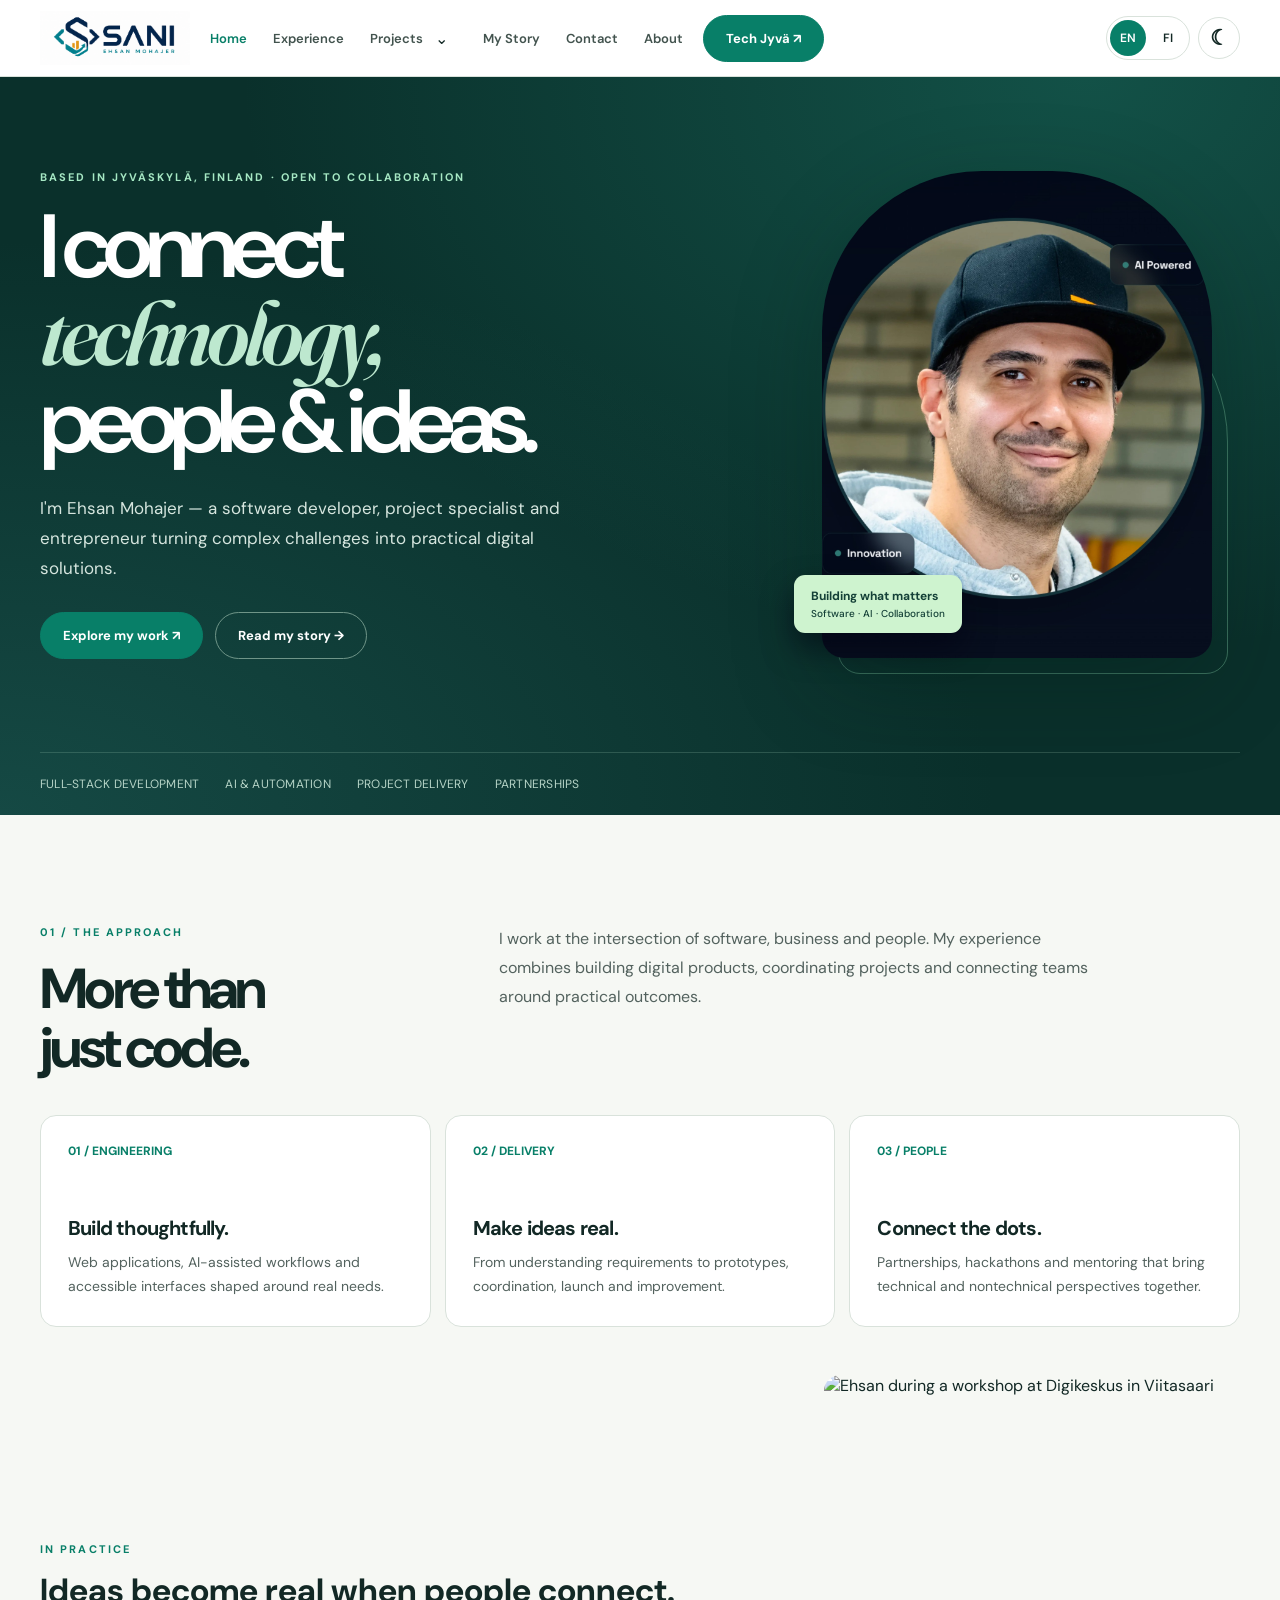
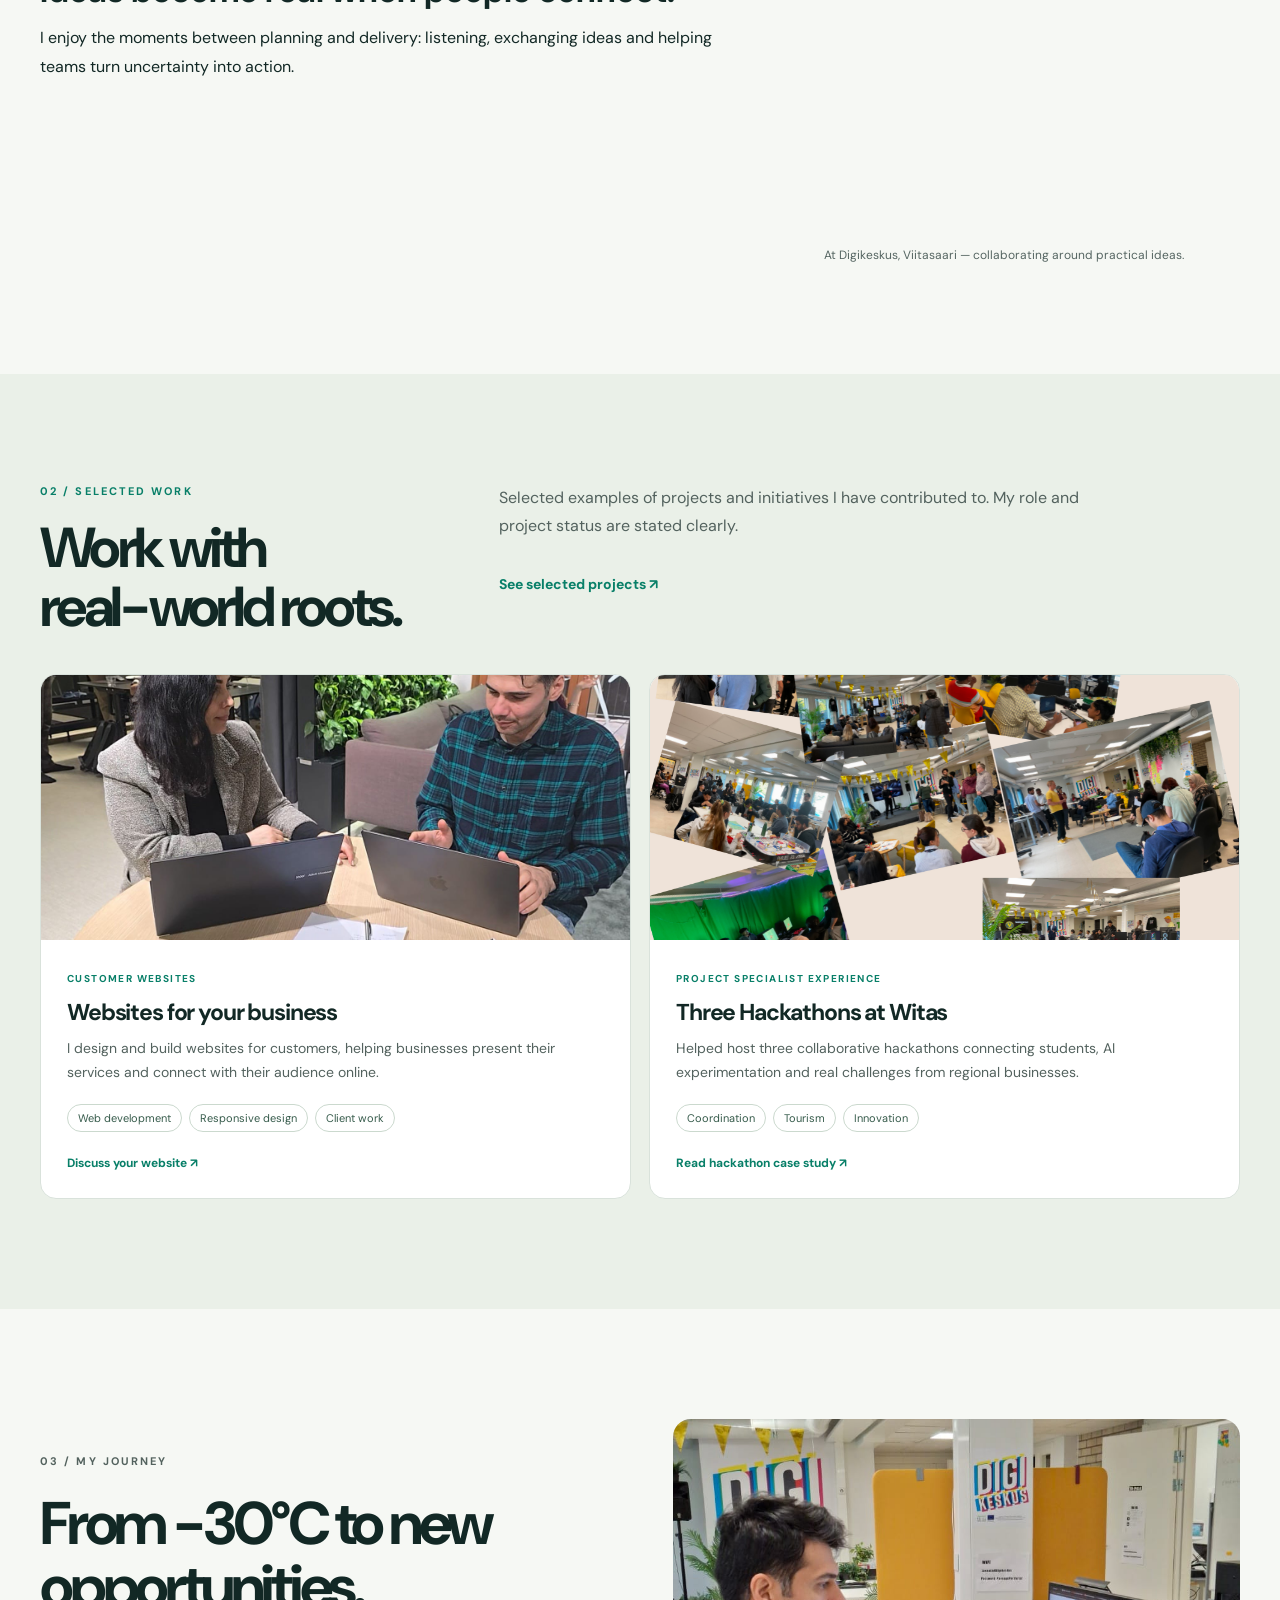
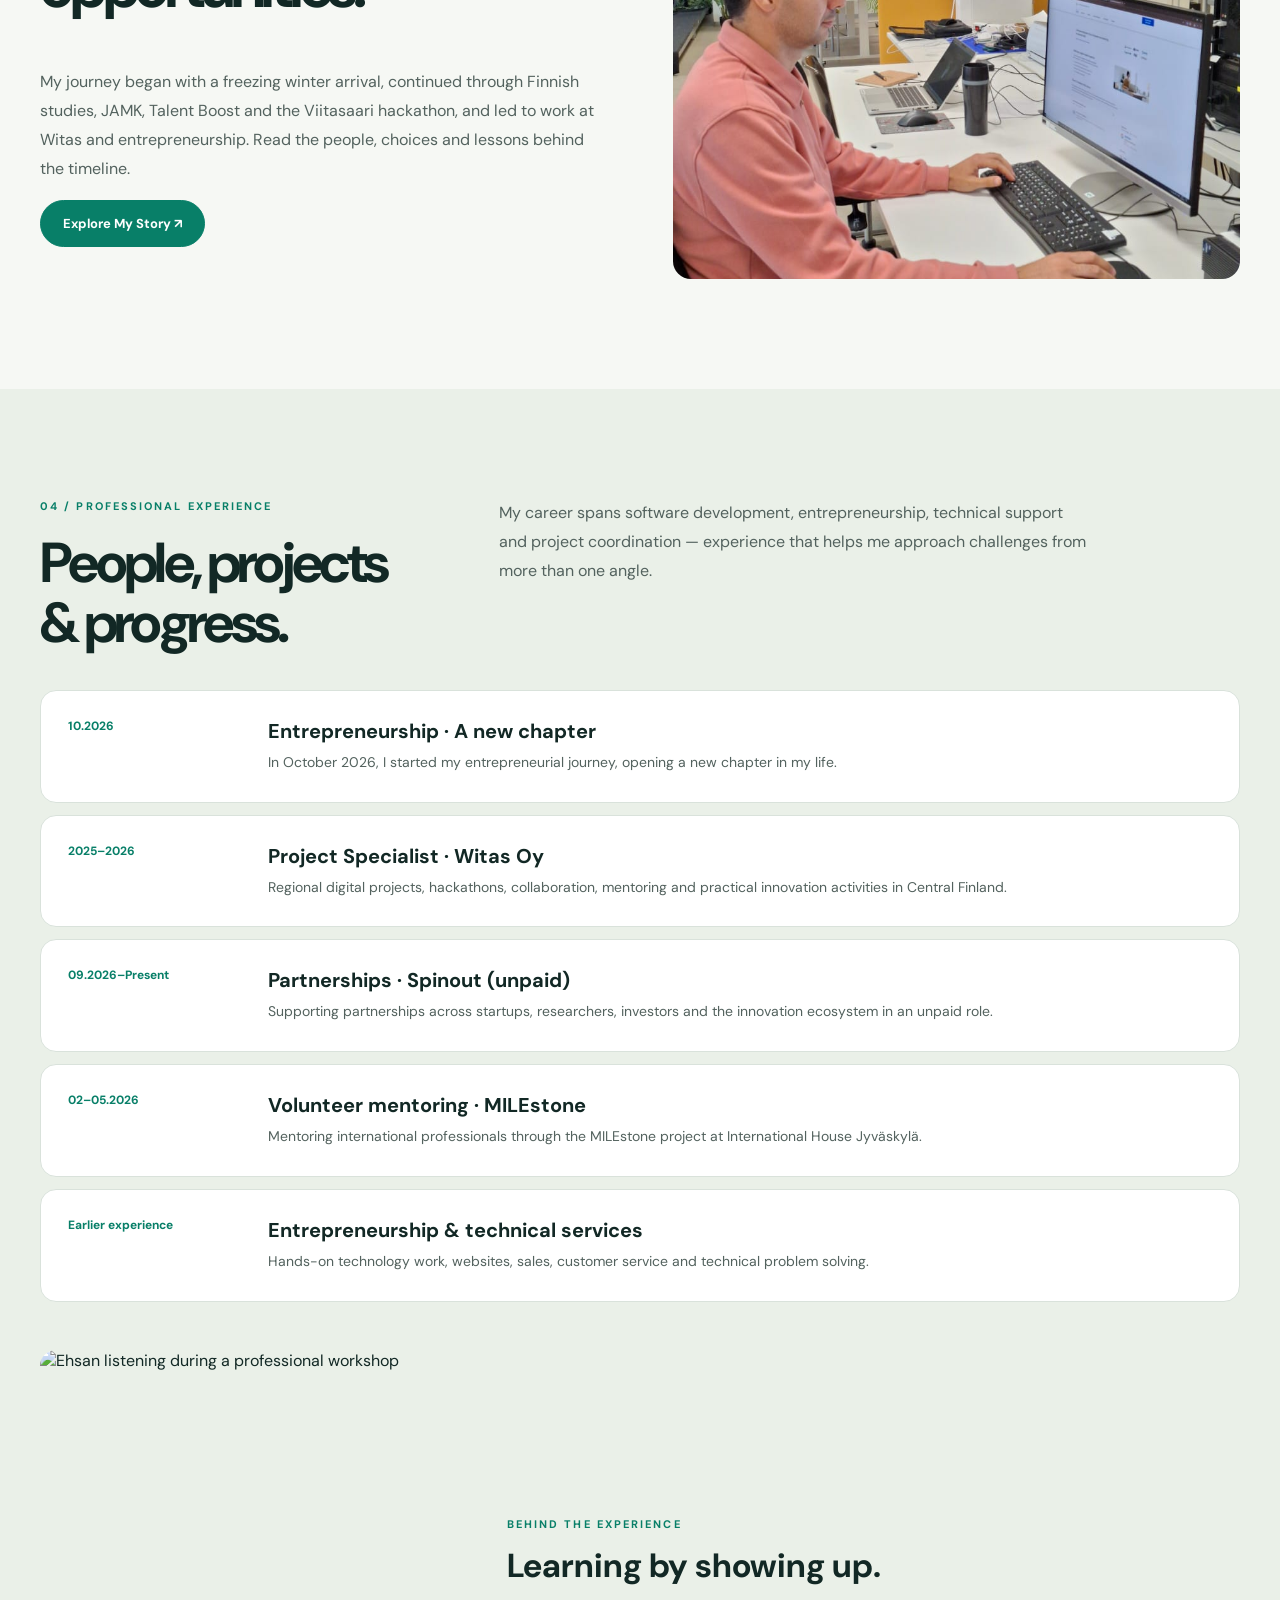
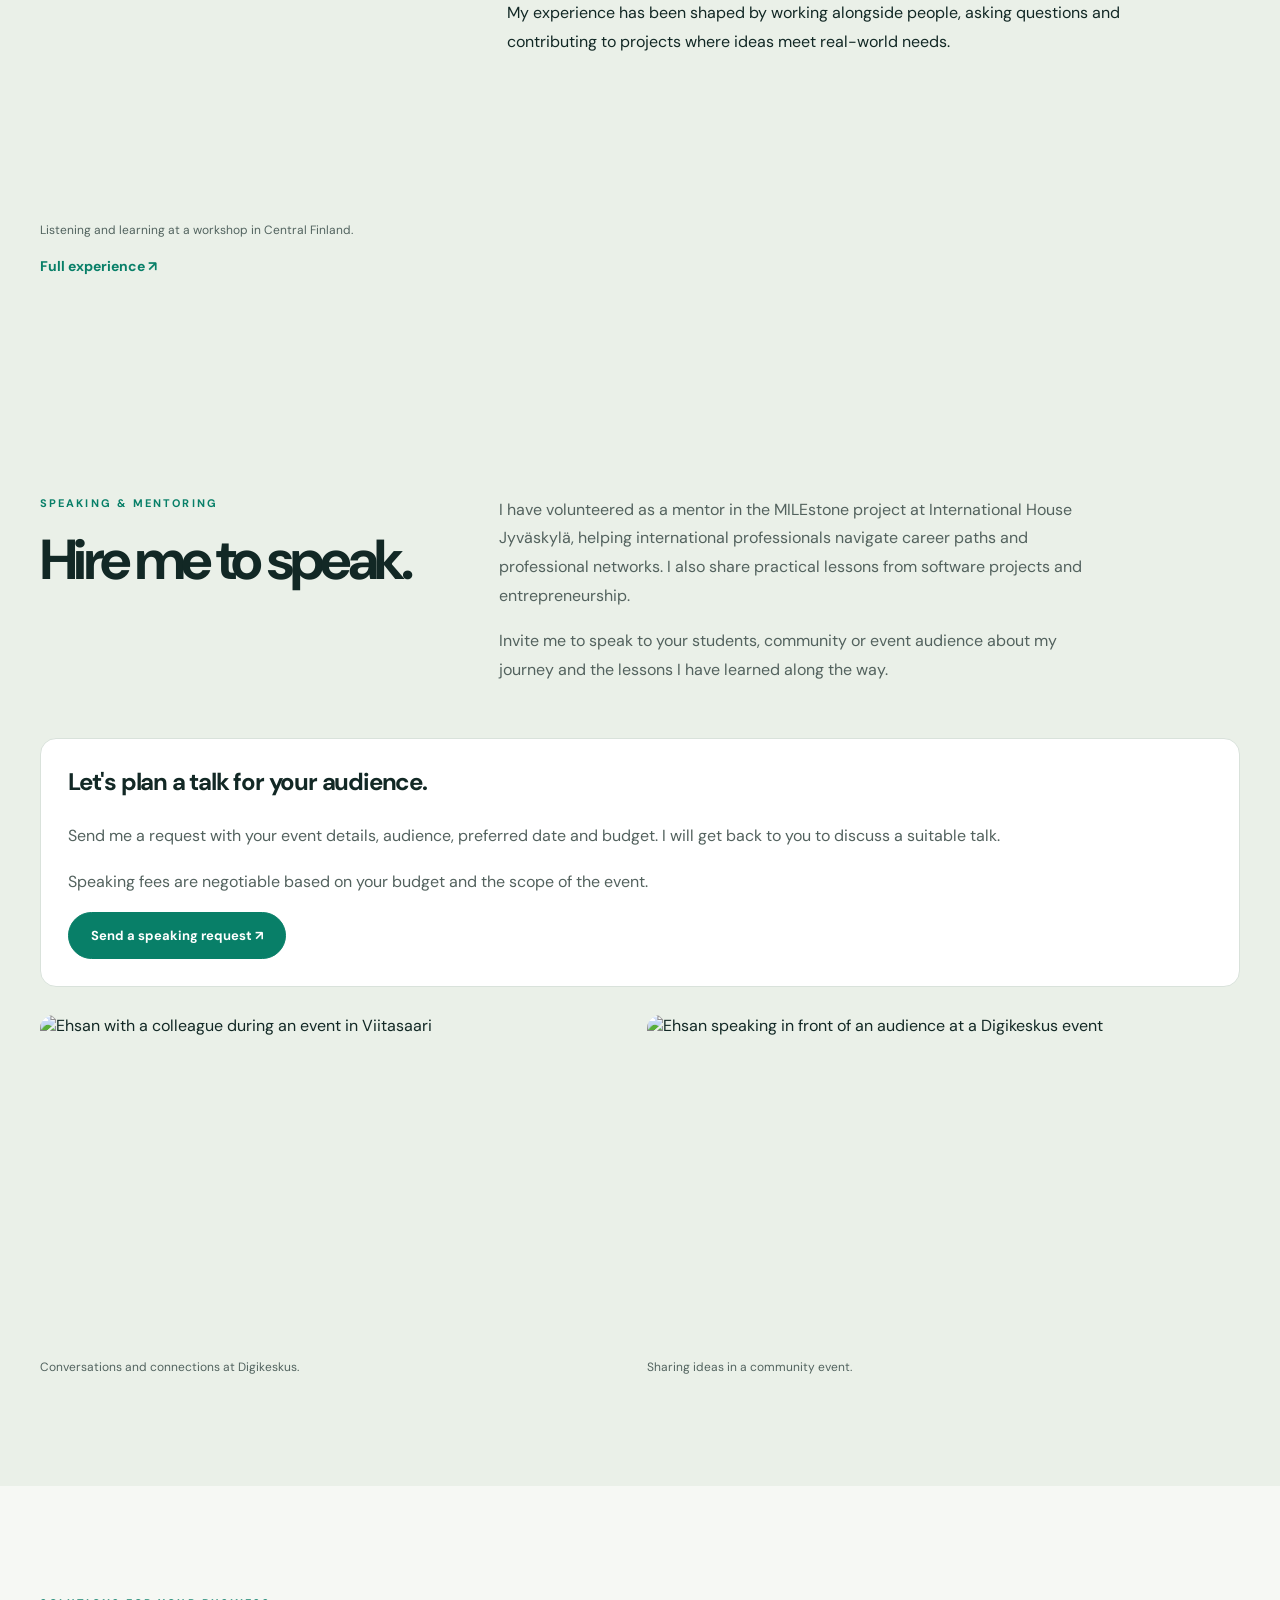
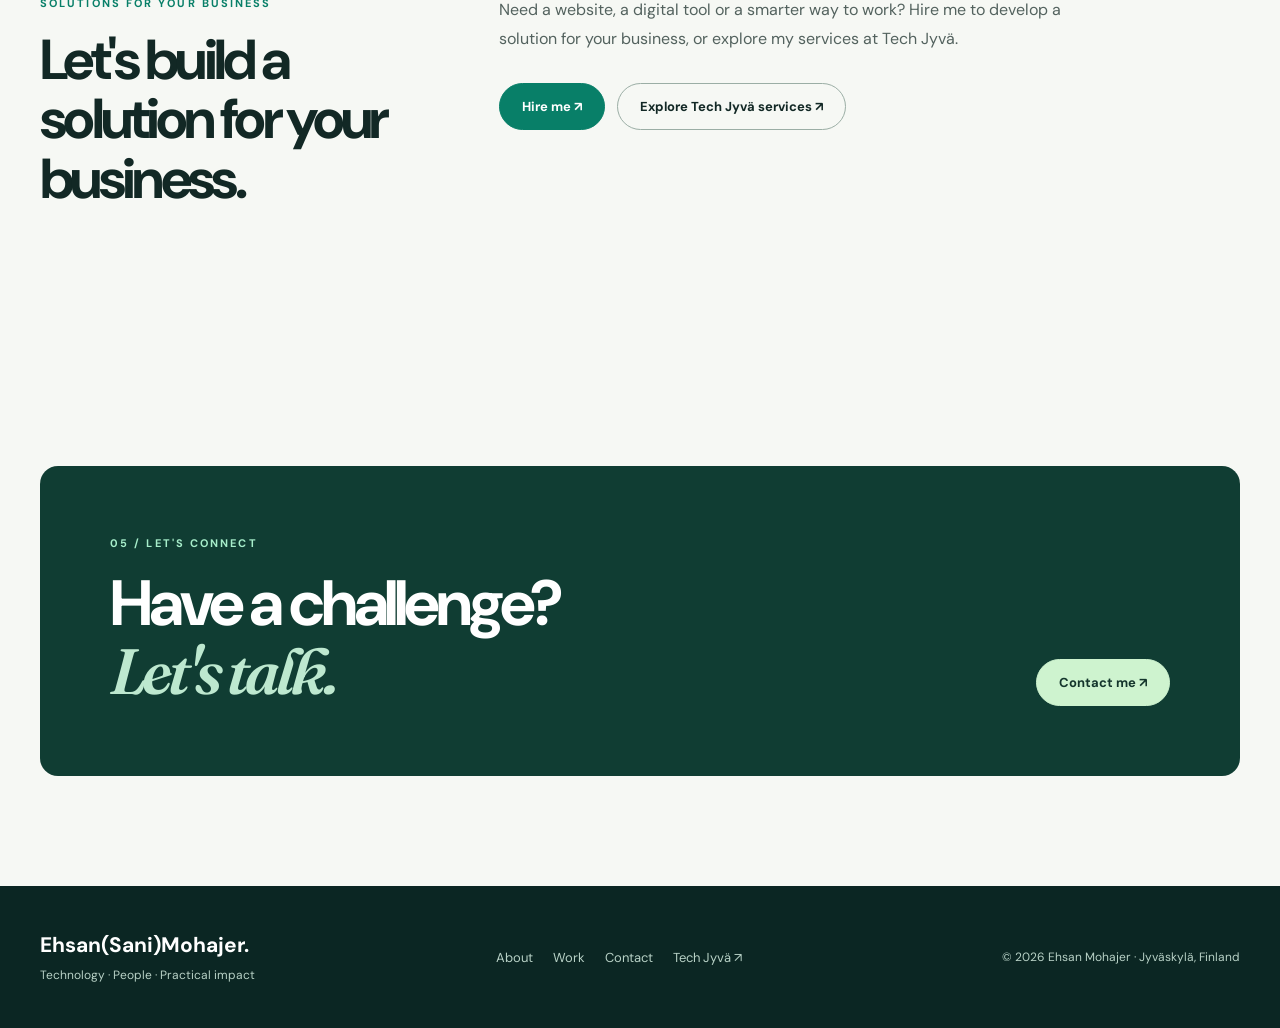
==== commit 32ab5b84: "Add 2  Spinout team photos and partnership experience" ====
--- a/index.html
+++ b/index.html
@@ -1,8 +1,38 @@
-<!doctype html><html lang="en"><head><meta charset="utf-8"><meta name="viewport" content="width=device-width,initial-scale=1"><meta name="description" data-en="Ehsan Mohajer in Jyväskylä, Finland: software development, business solutions, student mentoring and talks about the journey to entrepreneurship." data-fi="Ehsan Mohajer Jyväskylässä: ohjelmistokehitystä, yritysratkaisuja, opiskelijoiden mentorointia ja puheenvuoroja yrittäjän polusta." content="Ehsan Mohajer in Jyväskylä, Finland: software development, business solutions, student mentoring and talks about the journey to entrepreneurship."><meta name="theme-color" content="#0a302b"><title data-en="Ehsan Mohajer | Software Developer, Entrepreneur &amp; Speaker" data-fi="Ehsan Mohajer | Ohjelmistokehittäjä, yrittäjä ja puhuja">Ehsan Mohajer | Software Developer, Entrepreneur &amp; Speaker</title><link rel="icon" href="assets/icons/icon-192.png"><script src="preferences.js"></script><link rel="preconnect" href="https://fonts.googleapis.com"><link rel="preconnect" href="https://fonts.gstatic.com" crossorigin><link rel="stylesheet" href="site.css"><link rel="stylesheet" href="preferences.css"><link rel="canonical" href="https://ehsanmohajer.fi/"><meta property="og:type" content="website"><meta property="og:site_name" content="Ehsan Mohajer"><meta property="og:title" content="Ehsan Mohajer | Software Developer, Entrepreneur &amp; Speaker"><meta property="og:description" content="Ehsan Mohajer in Jyväskylä, Finland: software development, business solutions, student mentoring and talks about the journey to entrepreneurship."><meta property="og:url" content="https://ehsanmohajer.fi/"><meta property="og:image" content="https://ehsanmohajer.fi/assets/ehsan-mohajer-web.jpg"><meta property="og:image:alt" content="Ehsan Mohajer"><meta name="twitter:card" content="summary_large_image"><script type="application/ld+json">{"@context": "https://schema.org", "@type": "WebPage", "name": "Ehsan Mohajer | Software Developer, Entrepreneur & Speaker", "description": "Ehsan Mohajer in Jyväskylä, Finland: software development, business solutions, student mentoring and talks about the journey to entrepreneurship.", "url": "https://ehsanmohajer.fi/", "isPartOf": {"@type": "WebSite", "name": "Ehsan Mohajer Portfolio", "url": "https://ehsanmohajer.fi/"}, "about": {"@type": "Person", "@id": "https://ehsanmohajer.fi/#ehsan", "name": "Ehsan Mohajer", "url": "https://ehsanmohajer.fi/", "jobTitle": "Software Developer and Entrepreneur", "image": "https://ehsanmohajer.fi/assets/ehsan-mohajer-web.jpg"}}</script></head><body><a href="#main" class="skip">Skip to content</a><header class="nav-shell"><div class="wrap nav"><a class="brand plain" href="index.html" aria-label="Ehsan Mohajer homepage"><img class="logo-light" src="assets/sani-logo.png" alt="SANI — Ehsan Mohajer" width="1693" height="929" decoding="async"><img class="logo-dark" src="assets/sani-logo-dark.png" alt="SANI — Ehsan Mohajer" width="1377" height="463" decoding="async"></a><nav class="links" id="mainnav" aria-label="Main navigation"><a href="index.html" aria-current=page>Home</a><a href="experience.html" >Experience</a><div class="project-nav"><a href="projects.html" >Projects</a><details class="project-menu"><summary><span aria-hidden="true">⌄</span><span class="sr-only">Projects submenu</span></summary><div class="nav-submenu"><a href="projects/hackathons.html">Hackathons</a></div></details></div><a href="my-story/" target="_blank" rel="noopener">My Story</a><a href="contact.html" >Contact</a><a href="about.html" >About</a></nav><a class="nav-cta" href="https://techjyva.fi/" target="_blank" rel="noopener">Tech Jyvä ↗</a><div class="preferences"><div class="language-switch" role="group" aria-label="Language"><button type="button" data-language="en" aria-label="English">EN</button><button type="button" data-language="fi" aria-label="Suomi">FI</button></div><button type="button" class="theme-toggle" data-theme-toggle aria-label="Switch to dark mode" aria-pressed="false">☾</button></div><button type="button" data-menu class="mobile-toggle" aria-controls="mainnav" aria-expanded="false" aria-label="Toggle navigation">☰</button></div></header><main id="main" tabindex="-1"><section class="hero"><div class="wrap"><div class="hero-grid"><div><p class="eyebrow">Based in Jyväskylä, Finland · Open to collaboration</p><h1>I connect<br><span class="serif">technology,</span><br>people & ideas.</h1><p class="lead">I'm Ehsan Mohajer — a software developer, project specialist and entrepreneur turning complex challenges into practical digital solutions.</p><div class="actions"><a class="button" href="projects.html">Explore my work ↗</a><a class="button ghost" href="my-story/">Read my story →</a></div></div><div class="portrait-box"><img src="assets/ehsan-mohajer-web.jpg" alt="Portrait of Ehsan Mohajer" width="1533" height="1600" decoding="async" fetchpriority="high"><div class="mini-tag">Building what matters<span>Software · AI · Collaboration</span></div></div></div><div class="hero-meta"><span>FULL-STACK DEVELOPMENT</span><span>AI & AUTOMATION</span><span>PROJECT DELIVERY</span><span>PARTNERSHIPS</span></div></div></section>
-<section class="section"><div class="wrap"><div class="section-heading"><div><p class="eyebrow">01 / THE APPROACH</p><h2>More than<br>just code.</h2></div><p>I work at the intersection of software, business and people. My experience combines building digital products, coordinating projects and connecting teams around practical outcomes.</p></div><div class="value-grid"><article class="value-card"><div class="num">01 / ENGINEERING</div><h3>Build thoughtfully.</h3><p>Web applications, AI-assisted workflows and accessible interfaces shaped around real needs.</p></article><article class="value-card"><div class="num">02 / DELIVERY</div><h3>Make ideas real.</h3><p>From understanding requirements to prototypes, coordination, launch and improvement.</p></article><article class="value-card"><div class="num">03 / PEOPLE</div><h3>Connect the dots.</h3><p>Partnerships, hackathons and mentoring that bring technical and nontechnical perspectives together.</p></article></div></div></section>
-<section class="section soft"><div class="wrap"><div class="section-heading"><div><p class="eyebrow">02 / SELECTED WORK</p><h2>Work with<br>real-world roots.</h2></div><div><p>Selected examples of projects and initiatives I have contributed to. My role and project status are stated clearly.</p><a class="more-link" href="projects.html">See selected projects ↗</a></div></div><div class="project-grid"><article class="project-card"><div class="project-visual"><img src="my-story/negotiate.jpeg" alt="Illustration of a custom website on desktop and mobile screens" loading="lazy" decoding="async"></div><div class="project-body"><span class="project-flag">Customer websites</span><h3>Websites for your business</h3><p>I design and build websites for customers, helping businesses present their services and connect with their audience online.</p><div class="pills"><span class="pill">Web development</span><span class="pill">Responsive design</span><span class="pill">Client work</span></div><a class="more" href="contact.html">Discuss your website ↗</a></div></article><article class="project-card"><div class="project-visual"><img src="my-story/HackathonVol4-01.png" alt="Participants and teams gathered at a hackathon in Viitasaari" width="1600" height="900" decoding="async"></div><div class="project-body"><span class="project-flag">Project specialist experience</span><h3>Three Hackathons at Witas</h3><p>Helped host three collaborative hackathons connecting students, AI experimentation and real challenges from regional businesses.</p><div class="pills"><span class="pill">Coordination</span><span class="pill">Tourism</span><span class="pill">Innovation</span></div><a class="more" href="projects/hackathons.html">Read hackathon case study ↗</a></div></article></div></div></section>
-<section class="section"><div class="wrap feature"><div><p class="eyebrow">03 / MY JOURNEY</p><h2>From −30°C to new opportunities.</h2><p>My journey began with a freezing winter arrival, continued through Finnish studies, JAMK, Talent Boost and the Viitasaari hackathon, and led to work at Witas and entrepreneurship. Read the people, choices and lessons behind the timeline.</p><a class="button" href="my-story/">Explore My Story ↗</a></div><img class="feature-image" src="my-story/ehsanwitas.jpg" alt="Group at a hackathon in Central Finland" loading="lazy" width="1600" height="900" decoding="async"></div></section>
-<section class="section soft"><div class="wrap"><div class="section-heading"><div><p class="eyebrow">04 / PROFESSIONAL EXPERIENCE</p><h2>People, projects<br>& progress.</h2></div><p>My career spans software development, entrepreneurship, technical support and project coordination — experience that helps me approach challenges from more than one angle.</p></div><div class="timeline"><article class="timeline-card"><div class="date">10.2026</div><div><h3>Entrepreneurship · A new chapter</h3><p>In October 2026, I started my entrepreneurial journey, opening a new chapter in my life.</p></div></article><article class="timeline-card"><div class="date">2025–2026</div><div><h3>Project Specialist · Witas Oy</h3><p>Regional digital projects, hackathons, collaboration, mentoring and practical innovation activities in Central Finland.</p></div></article><article class="timeline-card"><div class="date">09.2026–Present</div><div><h3>Partnerships · Spinout (unpaid)</h3><p>Supporting partnerships across startups, researchers, investors and the innovation ecosystem in an unpaid role.</p></div></article><article class="timeline-card"><div class="date">02–05.2026</div><div><h3>Volunteer mentoring · MILEstone</h3><p>Mentoring international professionals through the MILEstone project at International House Jyväskylä.</p></div></article><article class="timeline-card"><div class="date">Earlier experience</div><div><h3>Entrepreneurship & technical services</h3><p>Hands-on technology work, websites, sales, customer service and technical problem solving.</p></div></article></div><a class="more-link" href="experience.html">Full experience ↗</a></div></section>
-<section class="section soft" id="speaking"><div class="wrap"><div class="section-heading"><div><p class="eyebrow">SPEAKING &amp; MENTORING</p><h2>Hire me to speak.</h2></div><div><p>I have volunteered as a mentor in the MILEstone project at International House Jyväskylä, helping international professionals navigate career paths and professional networks. I also share practical lessons from software projects and entrepreneurship.</p><p>Invite me to speak to your students, community or event audience about my journey and the lessons I have learned along the way.</p></div></div><div class="text-panel"><h3>Let's plan a talk for your audience.</h3><p>Send me a request with your event details, audience, preferred date and budget. I will get back to you to discuss a suitable talk.</p><p>Speaking fees are negotiable based on your budget and the scope of the event.</p><a class="button" href="mailto:ehsanmohajer.fi@gmail.com?subject=Speaking%20request&amp;body=Hi%20Ehsan%2C%0A%0AI%20would%20like%20to%20invite%20you%20to%20speak%20at%20our%20event.%0A%0AEvent%20%2F%20organization%3A%0AAudience%3A%0APreferred%20date%3A%0ALocation%20%2F%20online%3A%0ATopic%20or%20goals%3A%0AAvailable%20budget%3A%0A%0AThank%20you%21">Send a speaking request ↗</a></div></div></section>
-<section class="section" id="business-solutions"><div class="wrap"><div class="section-heading"><div><p class="eyebrow">SOLUTIONS FOR YOUR BUSINESS</p><h2>Let's build a solution for your business.</h2></div><div><p>Need a website, a digital tool or a smarter way to work? Hire me to develop a solution for your business, or explore my services at Tech Jyvä.</p><div class="actions"><a class="button" href="contact.html">Hire me ↗</a><a class="button ghost" href="https://techjyva.fi/" target="_blank" rel="noopener">Explore Tech Jyvä services ↗</a></div></div></div></div></section>
-<section class="section"><div class="wrap"><div class="cta-panel"><div><p class="eyebrow" style="color:#a7eecb">05 / LET'S CONNECT</p><h2>Have a challenge?<br><span class="serif">Let's talk.</span></h2></div><a class="button" href="contact.html">Contact me ↗</a></div></div></section></main><footer class="footer"><div class="wrap footer-grid"><div><strong style="font-size:21px;color:white">Ehsan(Sani)Mohajer.</strong><p style="font-size:12px;margin:8px 0 0">Technology · People · Practical impact</p></div><div><a href="about.html">About</a><a href="projects.html">Work</a><a href="contact.html">Contact</a><a href="https://techjyva.fi/" target="_blank" rel="noopener">Tech Jyvä ↗</a></div><small>© 2026 Ehsan Mohajer · Jyväskylä, Finland</small></div></footer><button type="button" class="back-top" data-back-top aria-label="Back to top" hidden>↑</button><script src="translations.js" defer></script><script src="site.js" defer></script></body></html>+<!DOCTYPE html>
+
+<html lang="en"><head><meta charset="utf-8"/><meta content="width=device-width,initial-scale=1" name="viewport"/><meta content="Ehsan Mohajer in Jyväskylä, Finland: software development, business solutions, student mentoring and talks about the journey to entrepreneurship." data-en="Ehsan Mohajer in Jyväskylä, Finland: software development, business solutions, student mentoring and talks about the journey to entrepreneurship." data-fi="Ehsan Mohajer Jyväskylässä: ohjelmistokehitystä, yritysratkaisuja, opiskelijoiden mentorointia ja puheenvuoroja yrittäjän polusta." name="description"/><meta content="#0a302b" name="theme-color"/><title data-en="Ehsan Mohajer | Software Developer, Entrepreneur &amp; Speaker" data-fi="Ehsan Mohajer | Ohjelmistokehittäjä, yrittäjä ja puhuja">Ehsan Mohajer | Software Developer, Entrepreneur &amp; Speaker</title><link href="assets/icons/icon-192.png" rel="icon"/><script src="preferences.js"></script><link href="https://fonts.googleapis.com" rel="preconnect"/><link crossorigin="" href="https://fonts.gstatic.com" rel="preconnect"/><link href="site.css" rel="stylesheet"/><link href="preferences.css" rel="stylesheet"/><link href="https://ehsanmohajer.fi/" rel="canonical"/><meta content="website" property="og:type"/><meta content="Ehsan Mohajer" property="og:site_name"/><meta content="Ehsan Mohajer | Software Developer, Entrepreneur &amp; Speaker" property="og:title"/><meta content="Ehsan Mohajer in Jyväskylä, Finland: software development, business solutions, student mentoring and talks about the journey to entrepreneurship." property="og:description"/><meta content="https://ehsanmohajer.fi/" property="og:url"/><meta content="https://ehsanmohajer.fi/assets/ehsan-mohajer-web.jpg" property="og:image"/><meta content="Ehsan Mohajer" property="og:image:alt"/><meta content="summary_large_image" name="twitter:card"/><script type="application/ld+json">{"@context": "https://schema.org", "@type": "WebPage", "name": "Ehsan Mohajer | Software Developer, Entrepreneur & Speaker", "description": "Ehsan Mohajer in Jyväskylä, Finland: software development, business solutions, student mentoring and talks about the journey to entrepreneurship.", "url": "https://ehsanmohajer.fi/", "isPartOf": {"@type": "WebSite", "name": "Ehsan Mohajer Portfolio", "url": "https://ehsanmohajer.fi/"}, "about": {"@type": "Person", "@id": "https://ehsanmohajer.fi/#ehsan", "name": "Ehsan Mohajer", "url": "https://ehsanmohajer.fi/", "jobTitle": "Software Developer and Entrepreneur", "image": "https://ehsanmohajer.fi/assets/ehsan-mohajer-web.jpg"}}</script><style>
+/* New editorial photographs on homepage — index.html only */
+.home-photo-row{display:grid;grid-template-columns:minmax(0,1.5fr) minmax(220px,.85fr);gap:clamp(20px,4vw,52px);align-items:center;margin-top:clamp(24px,4vw,48px)}
+.home-photo-row.reverse{grid-template-columns:minmax(220px,.85fr) minmax(0,1.5fr)}
+.home-photo-row.reverse .home-photo-copy{order:2}
+.home-photo-row.reverse .home-photo-frame{order:1}
+.home-photo-frame{margin:0;min-width:0}
+.home-photo-frame img{display:block;width:100%;height:clamp(270px,36vw,480px);object-fit:cover;object-position:center 38%;border-radius:16px}
+.home-photo-frame.portrait img{object-position:center 30%}
+.home-photo-frame figcaption,.home-photo-gallery figcaption{margin-top:10px;font-size:12px;line-height:1.5;opacity:.7}
+.home-photo-copy .eyebrow{margin-bottom:12px}
+.home-photo-copy h3{font-size:clamp(22px,2.6vw,34px);line-height:1.15;margin:0 0 14px}
+.home-photo-copy p{line-height:1.8;max-width:62ch}
+.home-photo-gallery{display:grid;grid-template-columns:1fr 1fr;gap:14px;margin-top:28px}
+.home-photo-gallery figure{margin:0;min-width:0}
+.home-photo-gallery img{display:block;width:100%;height:clamp(210px,26vw,370px);object-fit:cover;border-radius:14px}
+.home-photo-gallery figure:first-child img{object-position:center 26%}
+.home-photo-gallery figure:last-child img{object-position:center 35%}
+@media(max-width:720px){.home-photo-row,.home-photo-row.reverse{grid-template-columns:1fr}.home-photo-row.reverse .home-photo-copy,.home-photo-row.reverse .home-photo-frame{order:initial}.home-photo-frame img{height:330px}.home-photo-gallery{grid-template-columns:1fr}.home-photo-gallery img{height:300px}}
+</style></head><body><a class="skip" href="#main">Skip to content</a><header class="nav-shell"><div class="wrap nav"><a aria-label="Ehsan Mohajer homepage" class="brand plain" href="index.html"><img alt="SANI — Ehsan Mohajer" class="logo-light" decoding="async" height="929" src="assets/sani-logo.png" width="1693"/><img alt="SANI — Ehsan Mohajer" class="logo-dark" decoding="async" height="463" src="assets/sani-logo-dark.png" width="1377"/></a><nav aria-label="Main navigation" class="links" id="mainnav"><a aria-current="page" href="index.html">Home</a><a href="experience.html">Experience</a><div class="project-nav"><a href="projects.html">Projects</a><details class="project-menu"><summary><span aria-hidden="true">⌄</span><span class="sr-only">Projects submenu</span></summary><div class="nav-submenu"><a href="projects/hackathons.html">Hackathons</a></div></details></div><a href="my-story/" rel="noopener" target="_blank">My Story</a><a href="contact.html">Contact</a><a href="about.html">About</a></nav><a class="nav-cta" href="https://techjyva.fi/" rel="noopener" target="_blank">Tech Jyvä ↗</a><div class="preferences"><div aria-label="Language" class="language-switch" role="group"><button aria-label="English" data-language="en" type="button">EN</button><button aria-label="Suomi" data-language="fi" type="button">FI</button></div><button aria-label="Switch to dark mode" aria-pressed="false" class="theme-toggle" data-theme-toggle="" type="button">☾</button></div><button aria-controls="mainnav" aria-expanded="false" aria-label="Toggle navigation" class="mobile-toggle" data-menu="" type="button">☰</button></div></header><main id="main" tabindex="-1"><section class="hero"><div class="wrap"><div class="hero-grid"><div><p class="eyebrow">Based in Jyväskylä, Finland · Open to collaboration</p><h1>I connect<br/><span class="serif">technology,</span><br/>people &amp; ideas.</h1><p class="lead">I'm Ehsan Mohajer — a software developer, project specialist and entrepreneur turning complex challenges into practical digital solutions.</p><div class="actions"><a class="button" href="projects.html">Explore my work ↗</a><a class="button ghost" href="my-story/">Read my story →</a></div></div><div class="portrait-box"><img alt="Portrait of Ehsan Mohajer" decoding="async" fetchpriority="high" height="1600" src="assets/ehsan-mohajer-web.jpg" width="1533"/><div class="mini-tag">Building what matters<span>Software · AI · Collaboration</span></div></div></div><div class="hero-meta"><span>FULL-STACK DEVELOPMENT</span><span>AI &amp; AUTOMATION</span><span>PROJECT DELIVERY</span><span>PARTNERSHIPS</span></div></div></section>
+<section class="section"><div class="wrap"><div class="section-heading"><div><p class="eyebrow">01 / THE APPROACH</p><h2>More than<br/>just code.</h2></div><p>I work at the intersection of software, business and people. My experience combines building digital products, coordinating projects and connecting teams around practical outcomes.</p></div><div class="value-grid"><article class="value-card"><div class="num">01 / ENGINEERING</div><h3>Build thoughtfully.</h3><p>Web applications, AI-assisted workflows and accessible interfaces shaped around real needs.</p></article><article class="value-card"><div class="num">02 / DELIVERY</div><h3>Make ideas real.</h3><p>From understanding requirements to prototypes, coordination, launch and improvement.</p></article><article class="value-card"><div class="num">03 / PEOPLE</div><h3>Connect the dots.</h3><p>Partnerships, hackathons and mentoring that bring technical and nontechnical perspectives together.</p></article></div><div class="home-photo-row"><div class="home-photo-copy"><p class="eyebrow" data-en="IN PRACTICE" data-fi="KÄYTÄNNÖSSÄ">IN PRACTICE</p><h3 data-en="Ideas become real when people connect." data-fi="Ideat muuttuvat teoiksi ihmisten kohdatessa.">Ideas become real when people connect.</h3><p data-en="I enjoy the moments between planning and delivery: listening, exchanging ideas and helping teams turn uncertainty into action." data-fi="Pidän suunnittelun ja toteutuksen välisistä hetkistä: kuuntelemisesta, ajatusten vaihtamisesta ja tiimien auttamisesta kohti käytännön tekemistä.">I enjoy the moments between planning and delivery: listening, exchanging ideas and helping teams turn uncertainty into action.</p></div><figure class="home-photo-frame portrait"><img alt="Ehsan during a workshop at Digikeskus in Viitasaari" decoding="async" height="1488" loading="lazy" src="assets/ehsan-hackathon-portrait.jpg" width="992"/><figcaption data-en="At Digikeskus, Viitasaari — collaborating around practical ideas." data-fi="Digikeskuksessa Viitasaarella – yhteistyötä käytännön ideoiden parissa.">At Digikeskus, Viitasaari — collaborating around practical ideas.</figcaption></figure></div></div></section>
+<section class="section soft"><div class="wrap"><div class="section-heading"><div><p class="eyebrow">02 / SELECTED WORK</p><h2>Work with<br/>real-world roots.</h2></div><div><p>Selected examples of projects and initiatives I have contributed to. My role and project status are stated clearly.</p><a class="more-link" href="projects.html">See selected projects ↗</a></div></div><div class="project-grid"><article class="project-card"><div class="project-visual"><img alt="Illustration of a custom website on desktop and mobile screens" decoding="async" height="984" loading="lazy" src="my-story/negotiate.jpeg" width="1427"/></div><div class="project-body"><span class="project-flag">Customer websites</span><h3>Websites for your business</h3><p>I design and build websites for customers, helping businesses present their services and connect with their audience online.</p><div class="pills"><span class="pill">Web development</span><span class="pill">Responsive design</span><span class="pill">Client work</span></div><a class="more" href="contact.html">Discuss your website ↗</a></div></article><article class="project-card"><div class="project-visual"><img alt="Participants and teams gathered at a hackathon in Viitasaari" decoding="async" height="900" src="my-story/HackathonVol4-01.png" width="1600"/></div><div class="project-body"><span class="project-flag">Project specialist experience</span><h3>Three Hackathons at Witas</h3><p>Helped host three collaborative hackathons connecting students, AI experimentation and real challenges from regional businesses.</p><div class="pills"><span class="pill">Coordination</span><span class="pill">Tourism</span><span class="pill">Innovation</span></div><a class="more" href="projects/hackathons.html">Read hackathon case study ↗</a></div></article></div></div></section>
+<section class="section"><div class="wrap feature"><div><p class="eyebrow">03 / MY JOURNEY</p><h2>From −30°C to new opportunities.</h2><p>My journey began with a freezing winter arrival, continued through Finnish studies, JAMK, Talent Boost and the Viitasaari hackathon, and led to work at Witas and entrepreneurship. Read the people, choices and lessons behind the timeline.</p><a class="button" href="my-story/">Explore My Story ↗</a></div><img alt="Group at a hackathon in Central Finland" class="feature-image" decoding="async" height="900" loading="lazy" src="my-story/ehsanwitas.jpg" width="1600"/></div></section>
+<section class="section soft"><div class="wrap"><div class="section-heading"><div><p class="eyebrow">04 / PROFESSIONAL EXPERIENCE</p><h2>People, projects<br/>&amp; progress.</h2></div><p>My career spans software development, entrepreneurship, technical support and project coordination — experience that helps me approach challenges from more than one angle.</p></div><div class="timeline"><article class="timeline-card"><div class="date">10.2026</div><div><h3>Entrepreneurship · A new chapter</h3><p>In October 2026, I started my entrepreneurial journey, opening a new chapter in my life.</p></div></article><article class="timeline-card"><div class="date">2025–2026</div><div><h3>Project Specialist · Witas Oy</h3><p>Regional digital projects, hackathons, collaboration, mentoring and practical innovation activities in Central Finland.</p></div></article><article class="timeline-card"><div class="date">09.2026–Present</div><div><h3>Partnerships · Spinout (unpaid)</h3><p>Supporting partnerships across startups, researchers, investors and the innovation ecosystem in an unpaid role.</p></div></article><article class="timeline-card"><div class="date">02–05.2026</div><div><h3>Volunteer mentoring · MILEstone</h3><p>Mentoring international professionals through the MILEstone project at International House Jyväskylä.</p></div></article><article class="timeline-card"><div class="date">Earlier experience</div><div><h3>Entrepreneurship &amp; technical services</h3><p>Hands-on technology work, websites, sales, customer service and technical problem solving.</p></div></article></div><div class="home-photo-row reverse"><div class="home-photo-copy"><p class="eyebrow" data-en="BEHIND THE EXPERIENCE" data-fi="KOKEMUKSEN TAKANA">BEHIND THE EXPERIENCE</p><h3 data-en="Learning by showing up." data-fi="Oppimista osallistumalla.">Learning by showing up.</h3><p data-en="My experience has been shaped by working alongside people, asking questions and contributing to projects where ideas meet real-world needs." data-fi="Kokemustani ovat muovanneet työskentely muiden kanssa, kysymysten esittäminen ja osallistuminen hankkeisiin, joissa ideat kohtaavat todelliset tarpeet.">My experience has been shaped by working alongside people, asking questions and contributing to projects where ideas meet real-world needs.</p></div><figure class="home-photo-frame portrait"><img alt="Ehsan listening during a professional workshop" decoding="async" height="1488" loading="lazy" src="assets/ehsan-workshop-listening.jpg" width="992"/><figcaption data-en="Listening and learning at a workshop in Central Finland." data-fi="Kuuntelemassa ja oppimassa työpajassa Keski-Suomessa.">Listening and learning at a workshop in Central Finland.</figcaption></figure></div><a class="more-link" href="experience.html">Full experience ↗</a></div></section>
+<section class="section soft" id="speaking"><div class="wrap"><div class="section-heading"><div><p class="eyebrow">SPEAKING &amp; MENTORING</p><h2>Hire me to speak.</h2></div><div><p>I have volunteered as a mentor in the MILEstone project at International House Jyväskylä, helping international professionals navigate career paths and professional networks. I also share practical lessons from software projects and entrepreneurship.</p><p>Invite me to speak to your students, community or event audience about my journey and the lessons I have learned along the way.</p></div></div><div class="text-panel"><h3>Let's plan a talk for your audience.</h3><p>Send me a request with your event details, audience, preferred date and budget. I will get back to you to discuss a suitable talk.</p><p>Speaking fees are negotiable based on your budget and the scope of the event.</p><a class="button" href="mailto:ehsanmohajer.fi@gmail.com?subject=Speaking%20request&amp;body=Hi%20Ehsan%2C%0A%0AI%20would%20like%20to%20invite%20you%20to%20speak%20at%20our%20event.%0A%0AEvent%20%2F%20organization%3A%0AAudience%3A%0APreferred%20date%3A%0ALocation%20%2F%20online%3A%0ATopic%20or%20goals%3A%0AAvailable%20budget%3A%0A%0AThank%20you%21">Send a speaking request ↗</a></div><div class="home-photo-gallery"><figure><img alt="Ehsan with a colleague during an event in Viitasaari" decoding="async" height="992" loading="lazy" src="assets/ehsan-workshop-colleague.jpg" width="1488"/><figcaption data-en="Conversations and connections at Digikeskus." data-fi="Keskusteluja ja kohtaamisia Digikeskuksessa.">Conversations and connections at Digikeskus.</figcaption></figure><figure><img alt="Ehsan speaking in front of an audience at a Digikeskus event" decoding="async" height="992" loading="lazy" src="assets/ehsan-presenting.jpg" width="1488"/><figcaption data-en="Sharing ideas in a community event." data-fi="Jakamassa ajatuksia yhteisötapahtumassa.">Sharing ideas in a community event.</figcaption></figure></div></div></section>
+<section class="section" id="business-solutions"><div class="wrap"><div class="section-heading"><div><p class="eyebrow">SOLUTIONS FOR YOUR BUSINESS</p><h2>Let's build a solution for your business.</h2></div><div><p>Need a website, a digital tool or a smarter way to work? Hire me to develop a solution for your business, or explore my services at Tech Jyvä.</p><div class="actions"><a class="button" href="contact.html">Hire me ↗</a><a class="button ghost" href="https://techjyva.fi/" rel="noopener" target="_blank">Explore Tech Jyvä services ↗</a></div></div></div></div></section>
+<section class="section"><div class="wrap"><div class="cta-panel"><div><p class="eyebrow" style="color:#a7eecb">05 / LET'S CONNECT</p><h2>Have a challenge?<br/><span class="serif">Let's talk.</span></h2></div><a class="button" href="contact.html">Contact me ↗</a></div></div></section></main><footer class="footer"><div class="wrap footer-grid"><div><strong style="font-size:21px;color:white">Ehsan(Sani)Mohajer.</strong><p style="font-size:12px;margin:8px 0 0">Technology · People · Practical impact</p></div><div><a href="about.html">About</a><a href="projects.html">Work</a><a href="contact.html">Contact</a><a href="https://techjyva.fi/" rel="noopener" target="_blank">Tech Jyvä ↗</a></div><small>© 2026 Ehsan Mohajer · Jyväskylä, Finland</small></div></footer><button aria-label="Back to top" class="back-top" data-back-top="" hidden="" type="button">↑</button><script defer="" src="translations.js"></script><script defer="" src="site.js"></script><script>/* Translate only the new homepage photo captions and copy. */
+(() => {
+  const update = lang => document.querySelectorAll('[data-en][data-fi]').forEach(el => {
+    el.textContent = el.getAttribute(lang === 'fi' ? 'data-fi' : 'data-en');
+  });
+  document.querySelectorAll('[data-language]').forEach(button => {
+    button.addEventListener('click', () => update(button.dataset.language));
+  });
+  document.addEventListener('DOMContentLoaded', () => update(document.documentElement.lang === 'fi' ? 'fi' : 'en'));
+})();</script></body></html>
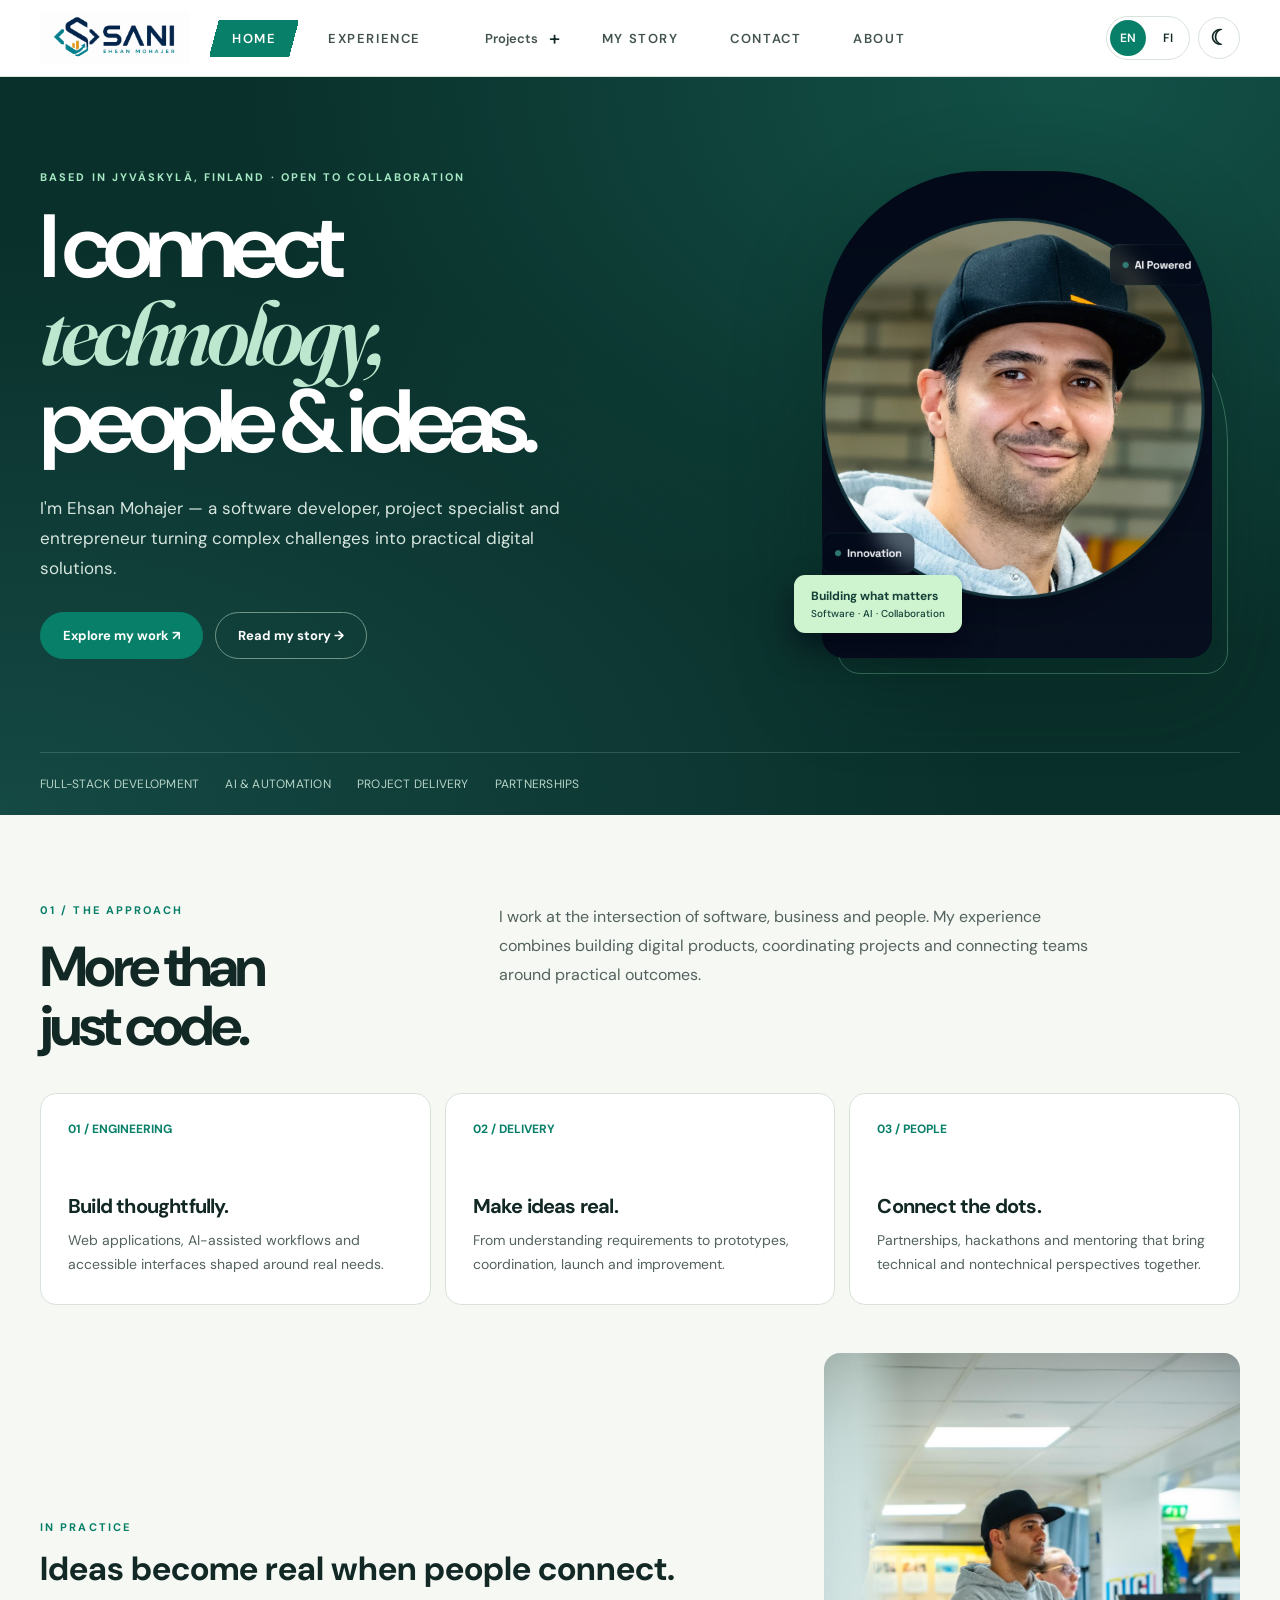
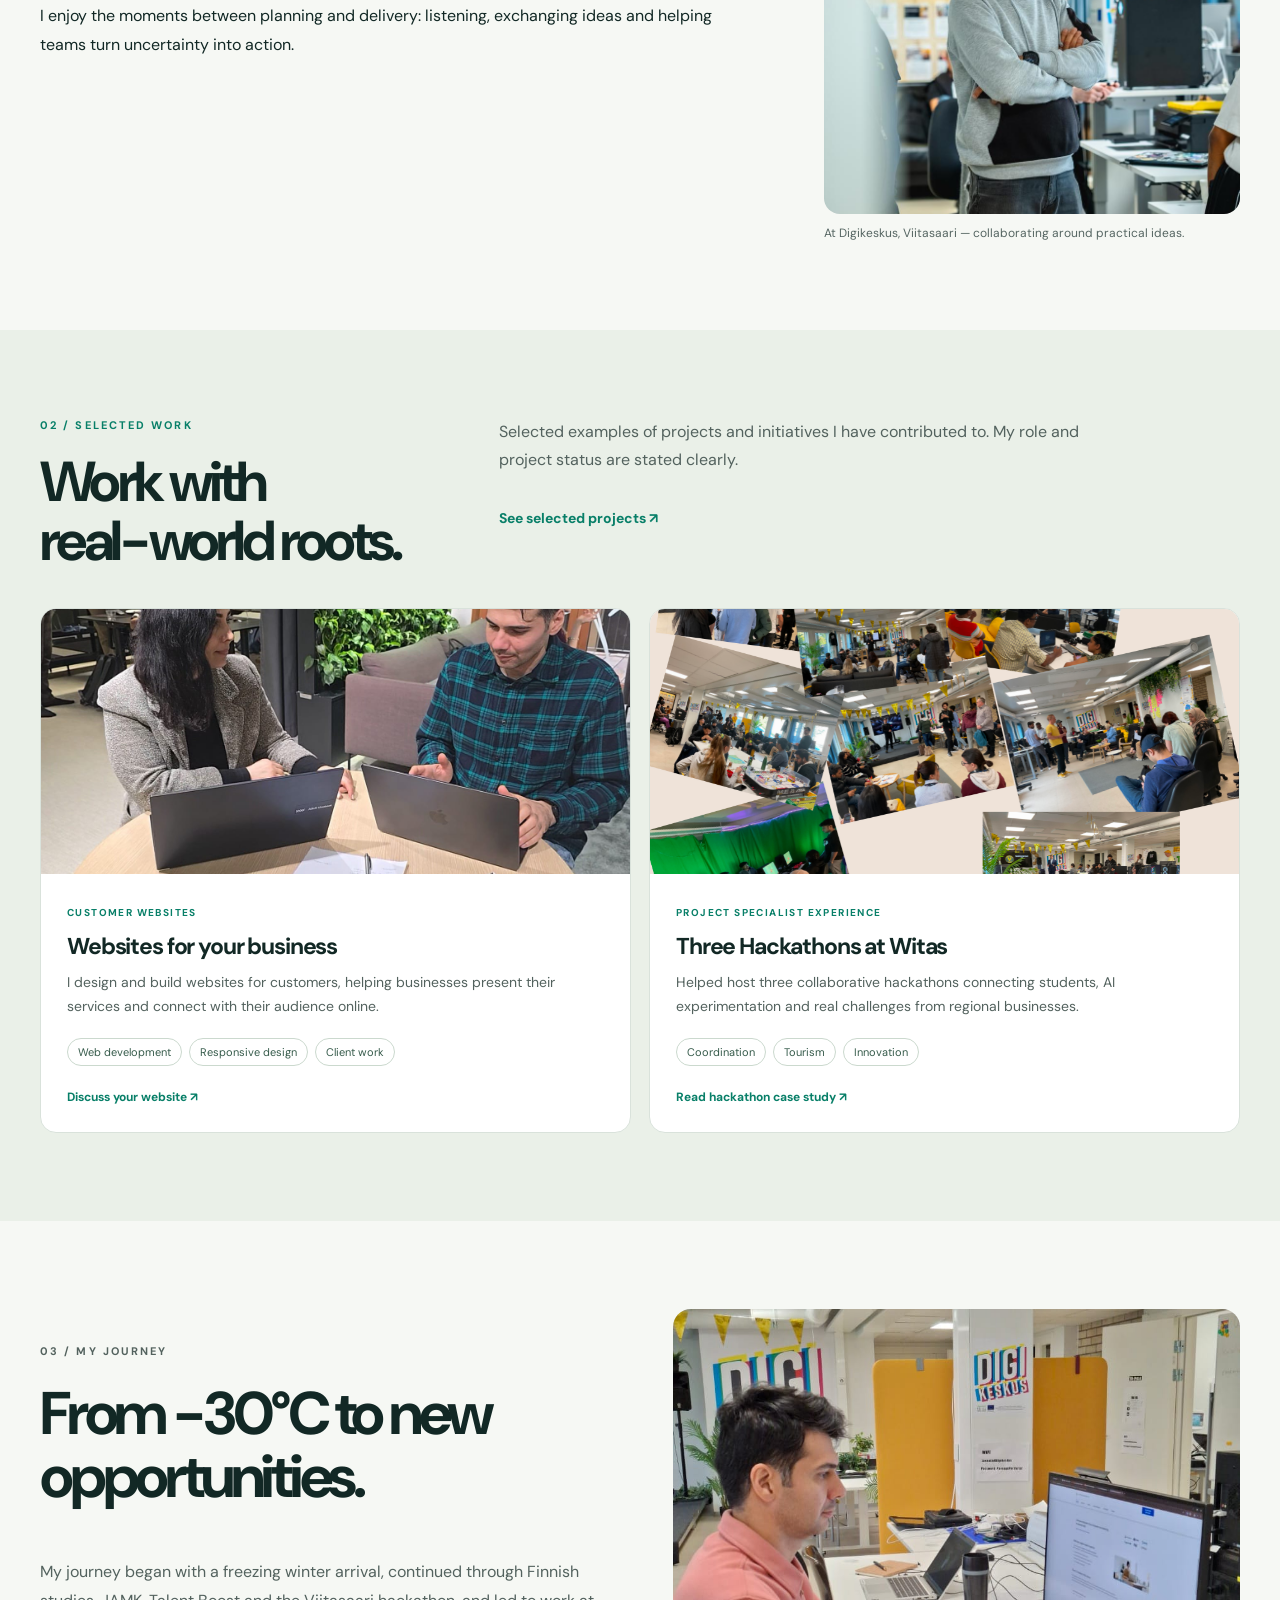
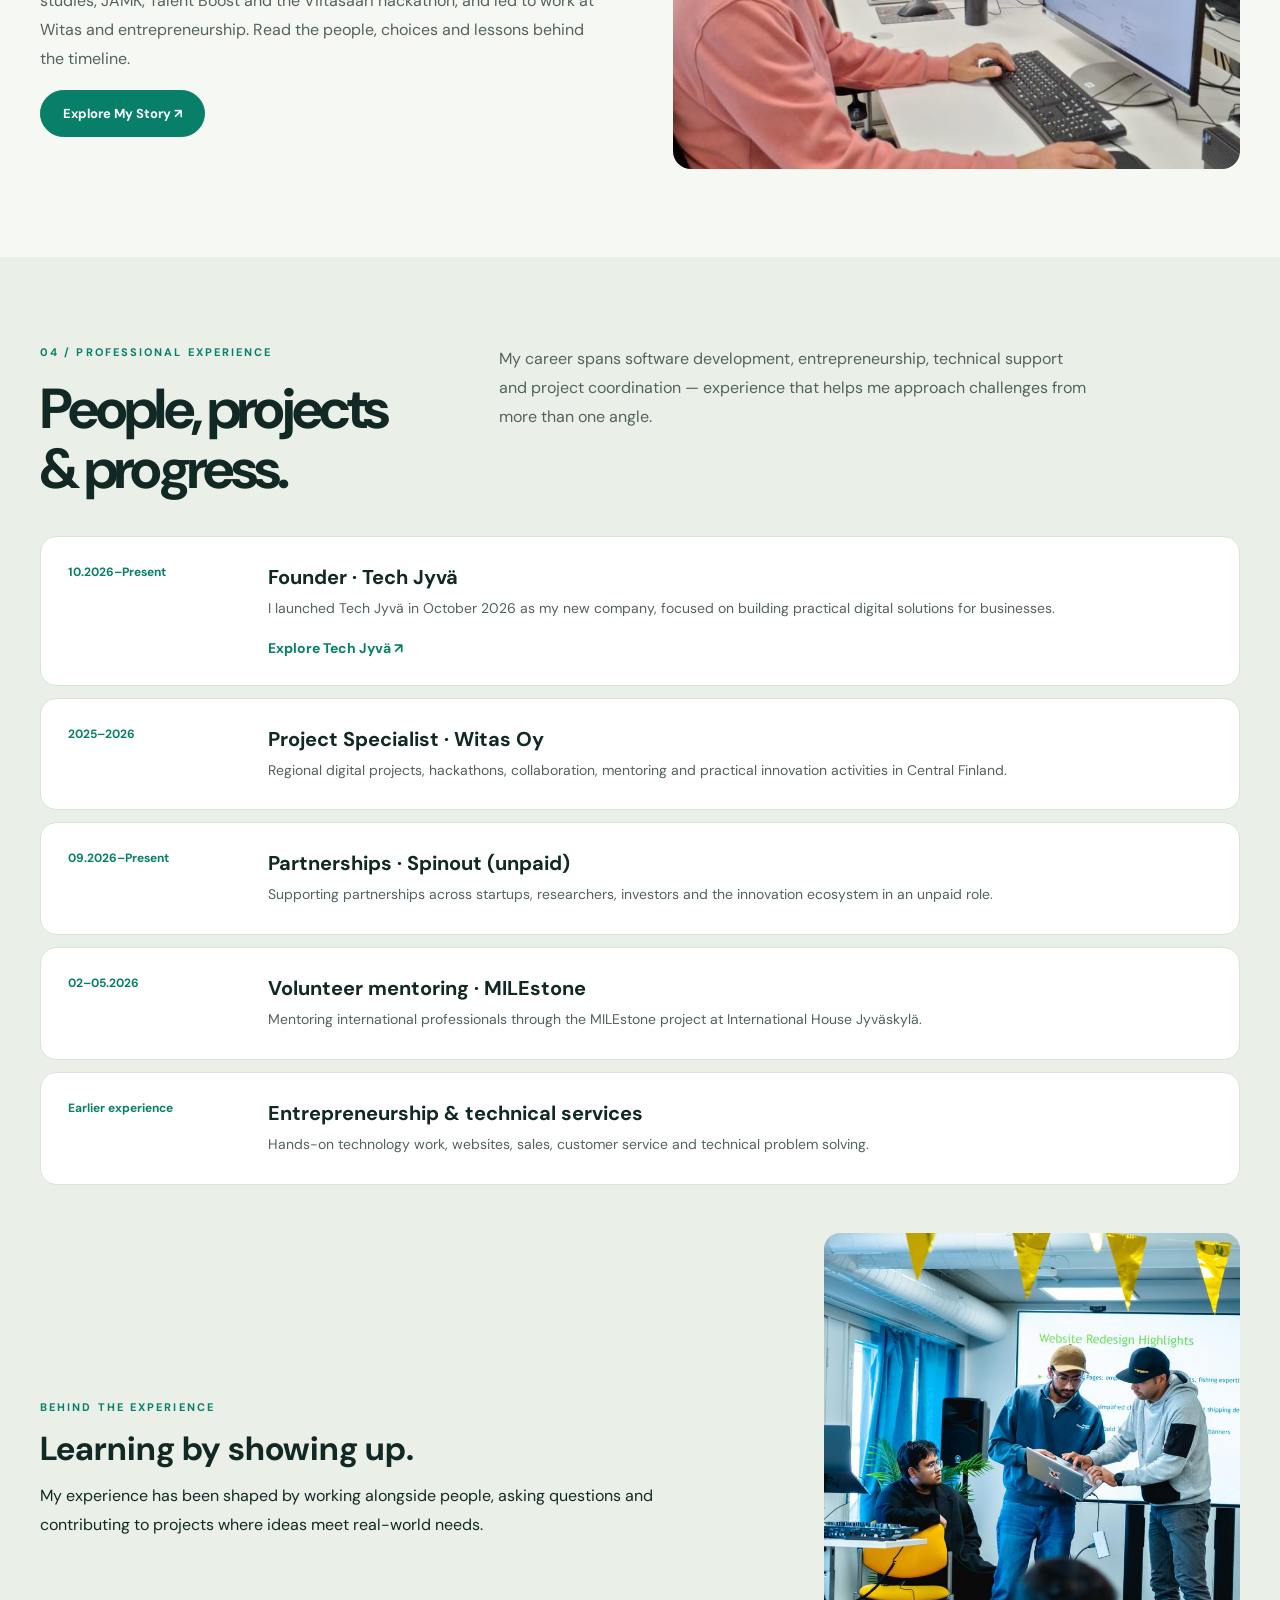
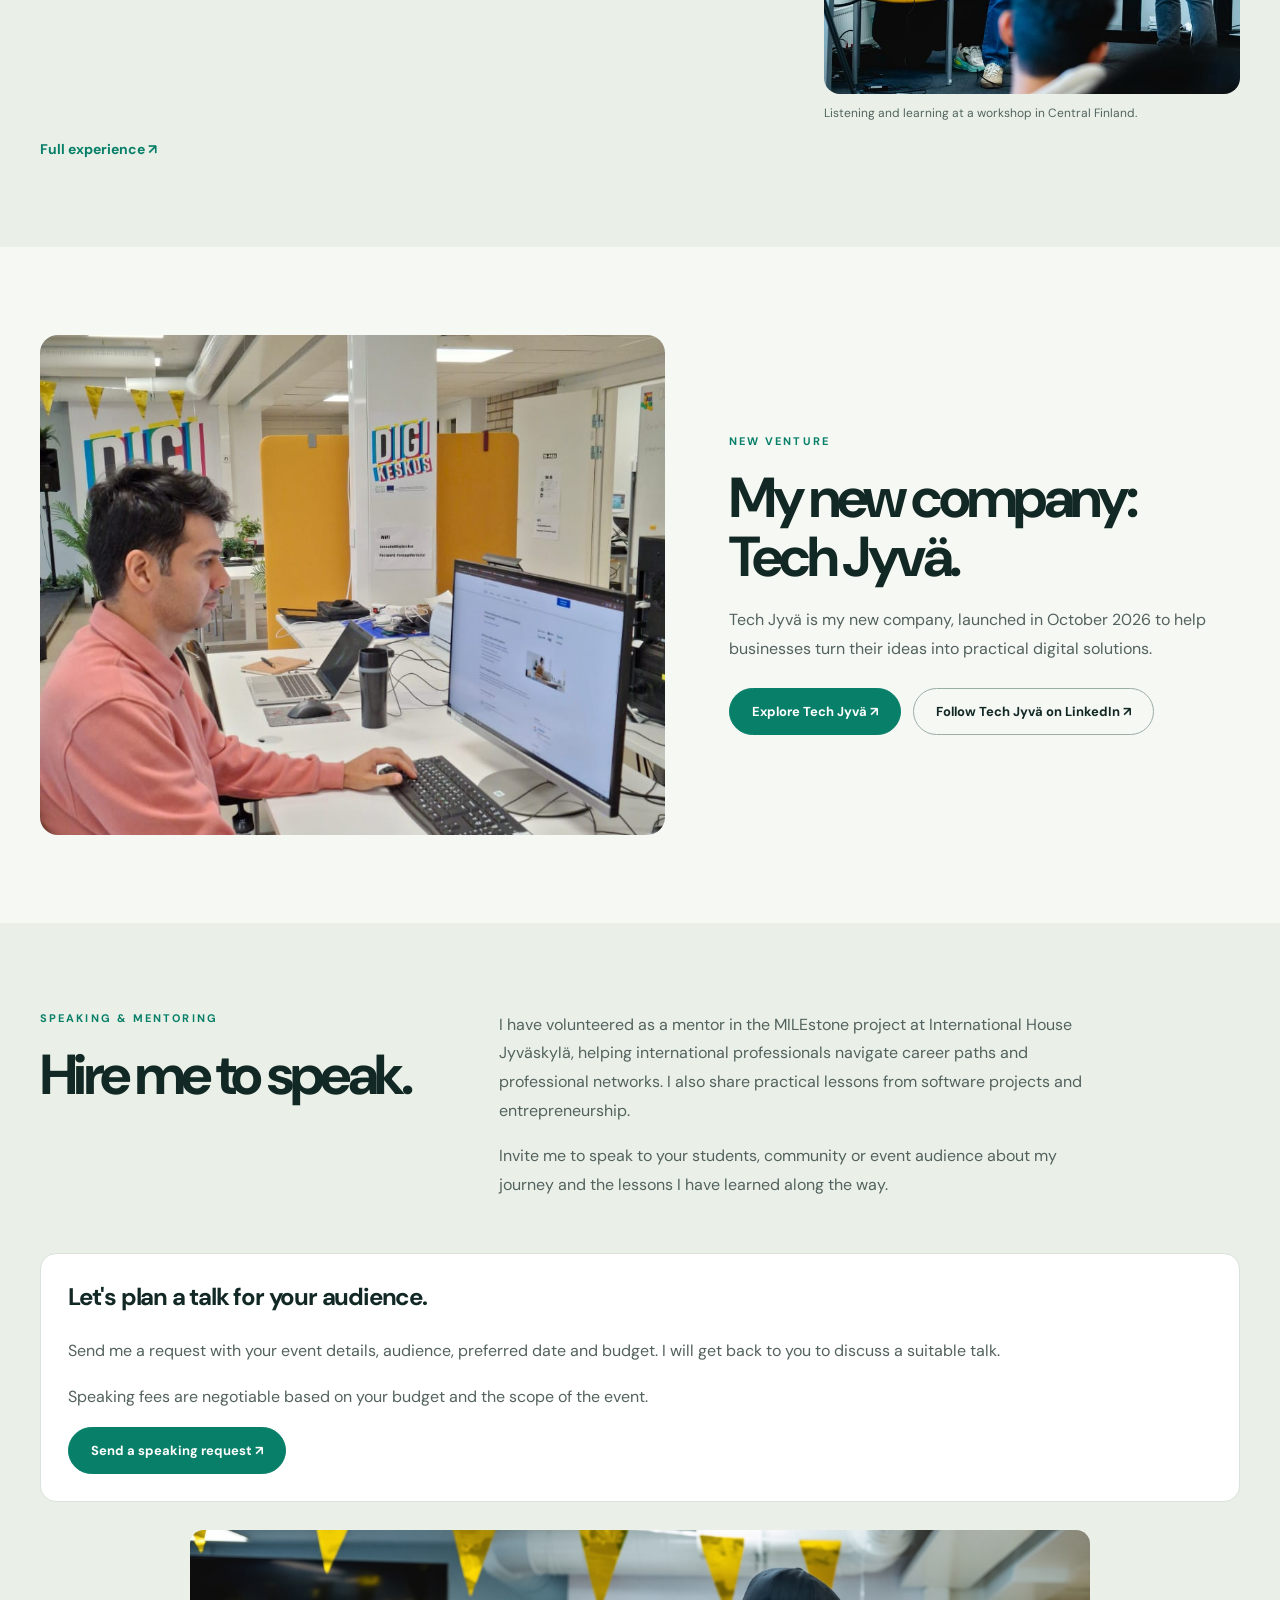
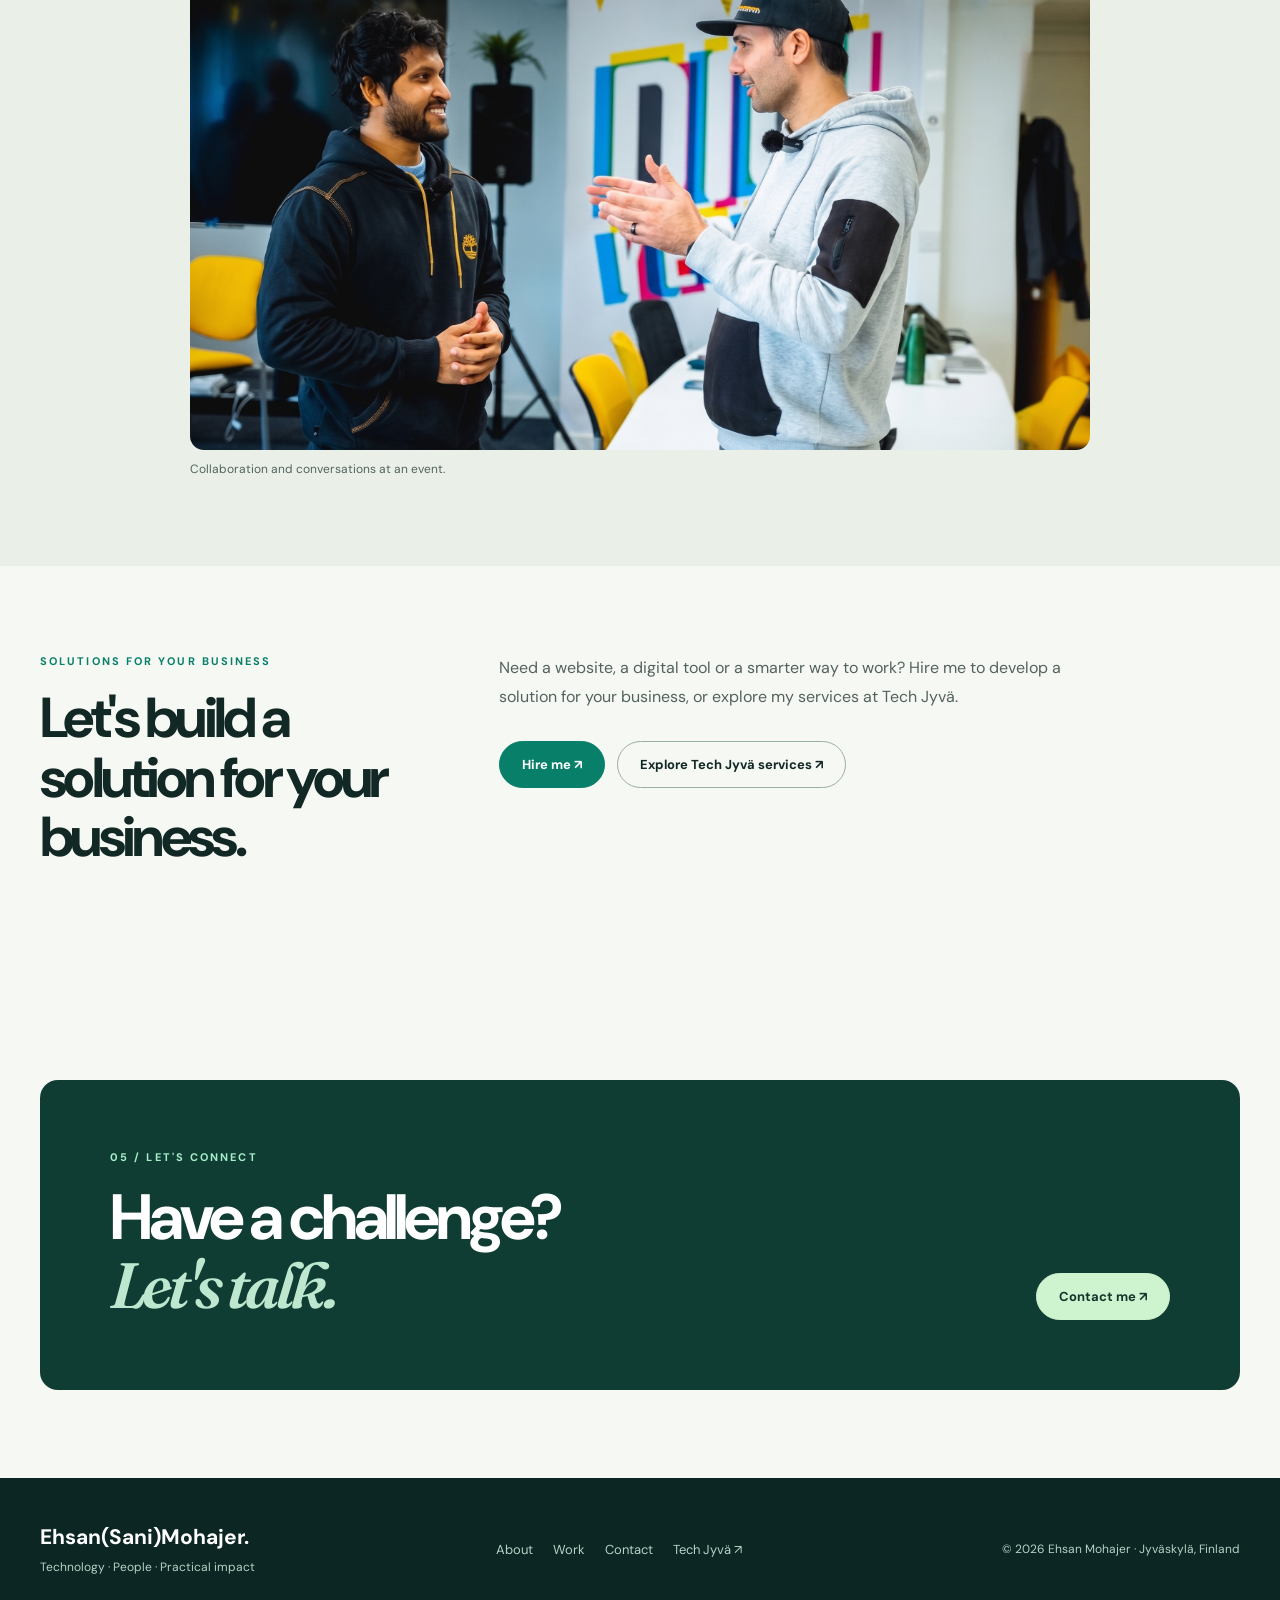
==== commit 6f4f8bae: "final fix" ====
--- a/index.html
+++ b/index.html
@@ -3,9 +3,10 @@
 <html lang="en"><head><meta charset="utf-8"/><meta content="width=device-width,initial-scale=1" name="viewport"/><meta content="Ehsan Mohajer in Jyväskylä, Finland: software development, business solutions, student mentoring and talks about the journey to entrepreneurship." data-en="Ehsan Mohajer in Jyväskylä, Finland: software development, business solutions, student mentoring and talks about the journey to entrepreneurship." data-fi="Ehsan Mohajer Jyväskylässä: ohjelmistokehitystä, yritysratkaisuja, opiskelijoiden mentorointia ja puheenvuoroja yrittäjän polusta." name="description"/><meta content="#0a302b" name="theme-color"/><title data-en="Ehsan Mohajer | Software Developer, Entrepreneur &amp; Speaker" data-fi="Ehsan Mohajer | Ohjelmistokehittäjä, yrittäjä ja puhuja">Ehsan Mohajer | Software Developer, Entrepreneur &amp; Speaker</title><link href="assets/icons/icon-192.png" rel="icon"/><script src="preferences.js"></script><link href="https://fonts.googleapis.com" rel="preconnect"/><link crossorigin="" href="https://fonts.gstatic.com" rel="preconnect"/><link href="site.css" rel="stylesheet"/><link href="preferences.css" rel="stylesheet"/><link href="https://ehsanmohajer.fi/" rel="canonical"/><meta content="website" property="og:type"/><meta content="Ehsan Mohajer" property="og:site_name"/><meta content="Ehsan Mohajer | Software Developer, Entrepreneur &amp; Speaker" property="og:title"/><meta content="Ehsan Mohajer in Jyväskylä, Finland: software development, business solutions, student mentoring and talks about the journey to entrepreneurship." property="og:description"/><meta content="https://ehsanmohajer.fi/" property="og:url"/><meta content="https://ehsanmohajer.fi/assets/ehsan-mohajer-web.jpg" property="og:image"/><meta content="Ehsan Mohajer" property="og:image:alt"/><meta content="summary_large_image" name="twitter:card"/><script type="application/ld+json">{"@context": "https://schema.org", "@type": "WebPage", "name": "Ehsan Mohajer | Software Developer, Entrepreneur & Speaker", "description": "Ehsan Mohajer in Jyväskylä, Finland: software development, business solutions, student mentoring and talks about the journey to entrepreneurship.", "url": "https://ehsanmohajer.fi/", "isPartOf": {"@type": "WebSite", "name": "Ehsan Mohajer Portfolio", "url": "https://ehsanmohajer.fi/"}, "about": {"@type": "Person", "@id": "https://ehsanmohajer.fi/#ehsan", "name": "Ehsan Mohajer", "url": "https://ehsanmohajer.fi/", "jobTitle": "Software Developer and Entrepreneur", "image": "https://ehsanmohajer.fi/assets/ehsan-mohajer-web.jpg"}}</script><style>
 /* New editorial photographs on homepage — index.html only */
 .home-photo-row{display:grid;grid-template-columns:minmax(0,1.5fr) minmax(220px,.85fr);gap:clamp(20px,4vw,52px);align-items:center;margin-top:clamp(24px,4vw,48px)}
-.home-photo-row.reverse{grid-template-columns:minmax(220px,.85fr) minmax(0,1.5fr)}
-.home-photo-row.reverse .home-photo-copy{order:2}
-.home-photo-row.reverse .home-photo-frame{order:1}
+.home-photo-row.reverse{grid-template-columns:minmax(0,1.5fr) minmax(220px,.85fr)}
+.home-photo-row.reverse .home-photo-copy{order:1}
+.home-photo-row.reverse .home-photo-frame{order:2}
+.section{padding:88px 0}
 .home-photo-frame{margin:0;min-width:0}
 .home-photo-frame img{display:block;width:100%;height:clamp(270px,36vw,480px);object-fit:cover;object-position:center 38%;border-radius:16px}
 .home-photo-frame.portrait img{object-position:center 30%}
@@ -14,17 +15,21 @@
 .home-photo-copy h3{font-size:clamp(22px,2.6vw,34px);line-height:1.15;margin:0 0 14px}
 .home-photo-copy p{line-height:1.8;max-width:62ch}
 .home-photo-gallery{display:grid;grid-template-columns:1fr 1fr;gap:14px;margin-top:28px}
+.home-photo-gallery.single-photo{grid-template-columns:minmax(0,1fr);max-width:900px;margin-inline:auto}
 .home-photo-gallery figure{margin:0;min-width:0}
 .home-photo-gallery img{display:block;width:100%;height:clamp(210px,26vw,370px);object-fit:cover;border-radius:14px}
+.home-photo-gallery.single-photo img{height:auto;max-height:520px}
 .home-photo-gallery figure:first-child img{object-position:center 26%}
 .home-photo-gallery figure:last-child img{object-position:center 35%}
 @media(max-width:720px){.home-photo-row,.home-photo-row.reverse{grid-template-columns:1fr}.home-photo-row.reverse .home-photo-copy,.home-photo-row.reverse .home-photo-frame{order:initial}.home-photo-frame img{height:330px}.home-photo-gallery{grid-template-columns:1fr}.home-photo-gallery img{height:300px}}
-</style></head><body><a class="skip" href="#main">Skip to content</a><header class="nav-shell"><div class="wrap nav"><a aria-label="Ehsan Mohajer homepage" class="brand plain" href="index.html"><img alt="SANI — Ehsan Mohajer" class="logo-light" decoding="async" height="929" src="assets/sani-logo.png" width="1693"/><img alt="SANI — Ehsan Mohajer" class="logo-dark" decoding="async" height="463" src="assets/sani-logo-dark.png" width="1377"/></a><nav aria-label="Main navigation" class="links" id="mainnav"><a aria-current="page" href="index.html">Home</a><a href="experience.html">Experience</a><div class="project-nav"><a href="projects.html">Projects</a><details class="project-menu"><summary><span aria-hidden="true">⌄</span><span class="sr-only">Projects submenu</span></summary><div class="nav-submenu"><a href="projects/hackathons.html">Hackathons</a></div></details></div><a href="my-story/" rel="noopener" target="_blank">My Story</a><a href="contact.html">Contact</a><a href="about.html">About</a></nav><a class="nav-cta" href="https://techjyva.fi/" rel="noopener" target="_blank">Tech Jyvä ↗</a><div class="preferences"><div aria-label="Language" class="language-switch" role="group"><button aria-label="English" data-language="en" type="button">EN</button><button aria-label="Suomi" data-language="fi" type="button">FI</button></div><button aria-label="Switch to dark mode" aria-pressed="false" class="theme-toggle" data-theme-toggle="" type="button">☾</button></div><button aria-controls="mainnav" aria-expanded="false" aria-label="Toggle navigation" class="mobile-toggle" data-menu="" type="button">☰</button></div></header><main id="main" tabindex="-1"><section class="hero"><div class="wrap"><div class="hero-grid"><div><p class="eyebrow">Based in Jyväskylä, Finland · Open to collaboration</p><h1>I connect<br/><span class="serif">technology,</span><br/>people &amp; ideas.</h1><p class="lead">I'm Ehsan Mohajer — a software developer, project specialist and entrepreneur turning complex challenges into practical digital solutions.</p><div class="actions"><a class="button" href="projects.html">Explore my work ↗</a><a class="button ghost" href="my-story/">Read my story →</a></div></div><div class="portrait-box"><img alt="Portrait of Ehsan Mohajer" decoding="async" fetchpriority="high" height="1600" src="assets/ehsan-mohajer-web.jpg" width="1533"/><div class="mini-tag">Building what matters<span>Software · AI · Collaboration</span></div></div></div><div class="hero-meta"><span>FULL-STACK DEVELOPMENT</span><span>AI &amp; AUTOMATION</span><span>PROJECT DELIVERY</span><span>PARTNERSHIPS</span></div></div></section>
+@media(max-width:900px){.section{padding:58px 0}}
+@media(max-width:600px){.section{padding:50px 0}}
+</style></head><body><a class="skip" href="#main">Skip to content</a><header class="nav-shell"><div class="wrap nav"><a aria-label="Ehsan Mohajer homepage" class="brand plain" href="index.html"><img alt="SANI — Ehsan Mohajer" class="logo-light" decoding="async" height="929" src="assets/sani-logo.png" width="1693"/><img alt="SANI — Ehsan Mohajer" class="logo-dark" decoding="async" height="463" src="assets/sani-logo-dark.png" width="1377"/></a><nav aria-label="Main navigation" class="links" id="mainnav"><a aria-current="page" href="index.html">Home</a><a href="experience.html">Experience</a><div class="project-nav"><a href="projects.html">Projects</a><details class="project-menu"><summary><span aria-hidden="true">+</span><span class="sr-only">Projects submenu</span></summary><div class="nav-submenu"><a href="projects/hackathons.html">Hackathons</a></div></details></div><a href="my-story/" rel="noopener" target="_blank">My Story</a><a href="contact.html">Contact</a><a href="about.html">About</a></nav><div class="preferences"><div aria-label="Language" class="language-switch" role="group"><button aria-label="English" data-language="en" type="button">EN</button><button aria-label="Suomi" data-language="fi" type="button">FI</button></div><button aria-label="Switch to dark mode" aria-pressed="false" class="theme-toggle" data-theme-toggle="" type="button">☾</button></div><button aria-controls="mainnav" aria-expanded="false" aria-label="Toggle navigation" class="mobile-toggle" data-menu="" type="button">☰</button></div></header><main id="main" tabindex="-1"><section class="hero"><div class="wrap"><div class="hero-grid"><div><p class="eyebrow">Based in Jyväskylä, Finland · Open to collaboration</p><h1>I connect<br/><span class="serif">technology,</span><br/>people &amp; ideas.</h1><p class="lead">I'm Ehsan Mohajer — a software developer, project specialist and entrepreneur turning complex challenges into practical digital solutions.</p><div class="actions"><a class="button" href="projects.html">Explore my work ↗</a><a class="button ghost" href="my-story/" target="_blank">Read my story →</a></div></div><div class="portrait-box"><img alt="Portrait of Ehsan Mohajer" decoding="async" fetchpriority="high" height="1600" src="assets/ehsan-mohajer-web.jpg" width="1533"/><div class="mini-tag">Building what matters<span>Software · AI · Collaboration</span></div></div></div><div class="hero-meta"><span>FULL-STACK DEVELOPMENT</span><span>AI &amp; AUTOMATION</span><span>PROJECT DELIVERY</span><span>PARTNERSHIPS</span></div></div></section>
 <section class="section"><div class="wrap"><div class="section-heading"><div><p class="eyebrow">01 / THE APPROACH</p><h2>More than<br/>just code.</h2></div><p>I work at the intersection of software, business and people. My experience combines building digital products, coordinating projects and connecting teams around practical outcomes.</p></div><div class="value-grid"><article class="value-card"><div class="num">01 / ENGINEERING</div><h3>Build thoughtfully.</h3><p>Web applications, AI-assisted workflows and accessible interfaces shaped around real needs.</p></article><article class="value-card"><div class="num">02 / DELIVERY</div><h3>Make ideas real.</h3><p>From understanding requirements to prototypes, coordination, launch and improvement.</p></article><article class="value-card"><div class="num">03 / PEOPLE</div><h3>Connect the dots.</h3><p>Partnerships, hackathons and mentoring that bring technical and nontechnical perspectives together.</p></article></div><div class="home-photo-row"><div class="home-photo-copy"><p class="eyebrow" data-en="IN PRACTICE" data-fi="KÄYTÄNNÖSSÄ">IN PRACTICE</p><h3 data-en="Ideas become real when people connect." data-fi="Ideat muuttuvat teoiksi ihmisten kohdatessa.">Ideas become real when people connect.</h3><p data-en="I enjoy the moments between planning and delivery: listening, exchanging ideas and helping teams turn uncertainty into action." data-fi="Pidän suunnittelun ja toteutuksen välisistä hetkistä: kuuntelemisesta, ajatusten vaihtamisesta ja tiimien auttamisesta kohti käytännön tekemistä.">I enjoy the moments between planning and delivery: listening, exchanging ideas and helping teams turn uncertainty into action.</p></div><figure class="home-photo-frame portrait"><img alt="Ehsan during a workshop at Digikeskus in Viitasaari" decoding="async" height="1488" loading="lazy" src="assets/ehsan-hackathon-portrait.jpg" width="992"/><figcaption data-en="At Digikeskus, Viitasaari — collaborating around practical ideas." data-fi="Digikeskuksessa Viitasaarella – yhteistyötä käytännön ideoiden parissa.">At Digikeskus, Viitasaari — collaborating around practical ideas.</figcaption></figure></div></div></section>
 <section class="section soft"><div class="wrap"><div class="section-heading"><div><p class="eyebrow">02 / SELECTED WORK</p><h2>Work with<br/>real-world roots.</h2></div><div><p>Selected examples of projects and initiatives I have contributed to. My role and project status are stated clearly.</p><a class="more-link" href="projects.html">See selected projects ↗</a></div></div><div class="project-grid"><article class="project-card"><div class="project-visual"><img alt="Illustration of a custom website on desktop and mobile screens" decoding="async" height="984" loading="lazy" src="my-story/negotiate.jpeg" width="1427"/></div><div class="project-body"><span class="project-flag">Customer websites</span><h3>Websites for your business</h3><p>I design and build websites for customers, helping businesses present their services and connect with their audience online.</p><div class="pills"><span class="pill">Web development</span><span class="pill">Responsive design</span><span class="pill">Client work</span></div><a class="more" href="contact.html">Discuss your website ↗</a></div></article><article class="project-card"><div class="project-visual"><img alt="Participants and teams gathered at a hackathon in Viitasaari" decoding="async" height="900" src="my-story/HackathonVol4-01.png" width="1600"/></div><div class="project-body"><span class="project-flag">Project specialist experience</span><h3>Three Hackathons at Witas</h3><p>Helped host three collaborative hackathons connecting students, AI experimentation and real challenges from regional businesses.</p><div class="pills"><span class="pill">Coordination</span><span class="pill">Tourism</span><span class="pill">Innovation</span></div><a class="more" href="projects/hackathons.html">Read hackathon case study ↗</a></div></article></div></div></section>
 <section class="section"><div class="wrap feature"><div><p class="eyebrow">03 / MY JOURNEY</p><h2>From −30°C to new opportunities.</h2><p>My journey began with a freezing winter arrival, continued through Finnish studies, JAMK, Talent Boost and the Viitasaari hackathon, and led to work at Witas and entrepreneurship. Read the people, choices and lessons behind the timeline.</p><a class="button" href="my-story/">Explore My Story ↗</a></div><img alt="Group at a hackathon in Central Finland" class="feature-image" decoding="async" height="900" loading="lazy" src="my-story/ehsanwitas.jpg" width="1600"/></div></section>
-<section class="section soft"><div class="wrap"><div class="section-heading"><div><p class="eyebrow">04 / PROFESSIONAL EXPERIENCE</p><h2>People, projects<br/>&amp; progress.</h2></div><p>My career spans software development, entrepreneurship, technical support and project coordination — experience that helps me approach challenges from more than one angle.</p></div><div class="timeline"><article class="timeline-card"><div class="date">10.2026</div><div><h3>Entrepreneurship · A new chapter</h3><p>In October 2026, I started my entrepreneurial journey, opening a new chapter in my life.</p></div></article><article class="timeline-card"><div class="date">2025–2026</div><div><h3>Project Specialist · Witas Oy</h3><p>Regional digital projects, hackathons, collaboration, mentoring and practical innovation activities in Central Finland.</p></div></article><article class="timeline-card"><div class="date">09.2026–Present</div><div><h3>Partnerships · Spinout (unpaid)</h3><p>Supporting partnerships across startups, researchers, investors and the innovation ecosystem in an unpaid role.</p></div></article><article class="timeline-card"><div class="date">02–05.2026</div><div><h3>Volunteer mentoring · MILEstone</h3><p>Mentoring international professionals through the MILEstone project at International House Jyväskylä.</p></div></article><article class="timeline-card"><div class="date">Earlier experience</div><div><h3>Entrepreneurship &amp; technical services</h3><p>Hands-on technology work, websites, sales, customer service and technical problem solving.</p></div></article></div><div class="home-photo-row reverse"><div class="home-photo-copy"><p class="eyebrow" data-en="BEHIND THE EXPERIENCE" data-fi="KOKEMUKSEN TAKANA">BEHIND THE EXPERIENCE</p><h3 data-en="Learning by showing up." data-fi="Oppimista osallistumalla.">Learning by showing up.</h3><p data-en="My experience has been shaped by working alongside people, asking questions and contributing to projects where ideas meet real-world needs." data-fi="Kokemustani ovat muovanneet työskentely muiden kanssa, kysymysten esittäminen ja osallistuminen hankkeisiin, joissa ideat kohtaavat todelliset tarpeet.">My experience has been shaped by working alongside people, asking questions and contributing to projects where ideas meet real-world needs.</p></div><figure class="home-photo-frame portrait"><img alt="Ehsan listening during a professional workshop" decoding="async" height="1488" loading="lazy" src="assets/ehsan-workshop-listening.jpg" width="992"/><figcaption data-en="Listening and learning at a workshop in Central Finland." data-fi="Kuuntelemassa ja oppimassa työpajassa Keski-Suomessa.">Listening and learning at a workshop in Central Finland.</figcaption></figure></div><a class="more-link" href="experience.html">Full experience ↗</a></div></section>
-<section class="section soft" id="speaking"><div class="wrap"><div class="section-heading"><div><p class="eyebrow">SPEAKING &amp; MENTORING</p><h2>Hire me to speak.</h2></div><div><p>I have volunteered as a mentor in the MILEstone project at International House Jyväskylä, helping international professionals navigate career paths and professional networks. I also share practical lessons from software projects and entrepreneurship.</p><p>Invite me to speak to your students, community or event audience about my journey and the lessons I have learned along the way.</p></div></div><div class="text-panel"><h3>Let's plan a talk for your audience.</h3><p>Send me a request with your event details, audience, preferred date and budget. I will get back to you to discuss a suitable talk.</p><p>Speaking fees are negotiable based on your budget and the scope of the event.</p><a class="button" href="mailto:ehsanmohajer.fi@gmail.com?subject=Speaking%20request&amp;body=Hi%20Ehsan%2C%0A%0AI%20would%20like%20to%20invite%20you%20to%20speak%20at%20our%20event.%0A%0AEvent%20%2F%20organization%3A%0AAudience%3A%0APreferred%20date%3A%0ALocation%20%2F%20online%3A%0ATopic%20or%20goals%3A%0AAvailable%20budget%3A%0A%0AThank%20you%21">Send a speaking request ↗</a></div><div class="home-photo-gallery"><figure><img alt="Ehsan with a colleague during an event in Viitasaari" decoding="async" height="992" loading="lazy" src="assets/ehsan-workshop-colleague.jpg" width="1488"/><figcaption data-en="Conversations and connections at Digikeskus." data-fi="Keskusteluja ja kohtaamisia Digikeskuksessa.">Conversations and connections at Digikeskus.</figcaption></figure><figure><img alt="Ehsan speaking in front of an audience at a Digikeskus event" decoding="async" height="992" loading="lazy" src="assets/ehsan-presenting.jpg" width="1488"/><figcaption data-en="Sharing ideas in a community event." data-fi="Jakamassa ajatuksia yhteisötapahtumassa.">Sharing ideas in a community event.</figcaption></figure></div></div></section>
+<section class="section soft"><div class="wrap"><div class="section-heading"><div><p class="eyebrow">04 / PROFESSIONAL EXPERIENCE</p><h2>People, projects<br/>&amp; progress.</h2></div><p>My career spans software development, entrepreneurship, technical support and project coordination — experience that helps me approach challenges from more than one angle.</p></div><div class="timeline"><article class="timeline-card"><div class="date">10.2026&ndash;Present</div><div><h3>Founder &middot; Tech Jyvä</h3><p>I launched Tech Jyvä in October 2026 as my new company, focused on building practical digital solutions for businesses.</p><a class="more-link" href="https://techjyva.fi/" rel="noopener" target="_blank">Explore Tech Jyvä ↗</a></div></article><article class="timeline-card"><div class="date">2025–2026</div><div><h3>Project Specialist · Witas Oy</h3><p>Regional digital projects, hackathons, collaboration, mentoring and practical innovation activities in Central Finland.</p></div></article><article class="timeline-card"><div class="date">09.2026–Present</div><div><h3>Partnerships · Spinout (unpaid)</h3><p>Supporting partnerships across startups, researchers, investors and the innovation ecosystem in an unpaid role.</p></div></article><article class="timeline-card"><div class="date">02–05.2026</div><div><h3>Volunteer mentoring · MILEstone</h3><p>Mentoring international professionals through the MILEstone project at International House Jyväskylä.</p></div></article><article class="timeline-card"><div class="date">Earlier experience</div><div><h3>Entrepreneurship &amp; technical services</h3><p>Hands-on technology work, websites, sales, customer service and technical problem solving.</p></div></article></div><div class="home-photo-row reverse"><div class="home-photo-copy"><p class="eyebrow" data-en="BEHIND THE EXPERIENCE" data-fi="KOKEMUKSEN TAKANA">BEHIND THE EXPERIENCE</p><h3 data-en="Learning by showing up." data-fi="Oppimista osallistumalla.">Learning by showing up.</h3><p data-en="My experience has been shaped by working alongside people, asking questions and contributing to projects where ideas meet real-world needs." data-fi="Kokemustani ovat muovanneet työskentely muiden kanssa, kysymysten esittäminen ja osallistuminen hankkeisiin, joissa ideat kohtaavat todelliset tarpeet.">My experience has been shaped by working alongside people, asking questions and contributing to projects where ideas meet real-world needs.</p></div><figure class="home-photo-frame portrait"><img alt="Ehsan listening during a professional workshop" decoding="async" height="1488" loading="lazy" src="assets/ehsan-workshop-listening.jpg" width="992"/><figcaption data-en="Listening and learning at a workshop in Central Finland." data-fi="Kuuntelemassa ja oppimassa työpajassa Keski-Suomessa.">Listening and learning at a workshop in Central Finland.</figcaption></figure></div><a class="more-link" href="experience.html">Full experience ↗</a></div></section>
+<section class="section" id="new-venture"><div class="wrap"><div class="venture-layout"><img class="venture-photo" src="assets/ehsanwitas.jpg" alt="Ehsan in Viitasaari" width="900" height="1600" loading="lazy" decoding="async"/><div class="venture-copy"><div class="section-heading"><div><p class="eyebrow">NEW VENTURE</p><h2>My new company: Tech Jyvä.</h2></div><div><p>Tech Jyvä is my new company, launched in October 2026 to help businesses turn their ideas into practical digital solutions.</p><div class="actions"><a class="button" href="https://techjyva.fi/" rel="noopener" target="_blank">Explore Tech Jyvä ↗</a><a class="button ghost" href="https://www.linkedin.com/company/techjyva" rel="noopener" target="_blank">Follow Tech Jyvä on LinkedIn ↗</a></div></div></div></div></div></div></section><section class="section soft" id="speaking"><div class="wrap"><div class="section-heading"><div><p class="eyebrow">SPEAKING &amp; MENTORING</p><h2>Hire me to speak.</h2></div><div><p>I have volunteered as a mentor in the MILEstone project at International House Jyväskylä, helping international professionals navigate career paths and professional networks. I also share practical lessons from software projects and entrepreneurship.</p><p>Invite me to speak to your students, community or event audience about my journey and the lessons I have learned along the way.</p></div></div><div class="text-panel"><h3>Let's plan a talk for your audience.</h3><p>Send me a request with your event details, audience, preferred date and budget. I will get back to you to discuss a suitable talk.</p><p>Speaking fees are negotiable based on your budget and the scope of the event.</p><a class="button" href="mailto:ehsanmohajer.fi@gmail.com?subject=Speaking%20request&amp;body=Hi%20Ehsan%2C%0A%0AI%20would%20like%20to%20invite%20you%20to%20speak%20at%20our%20event.%0A%0AEvent%20%2F%20organization%3A%0AAudience%3A%0APreferred%20date%3A%0ALocation%20%2F%20online%3A%0ATopic%20or%20goals%3A%0AAvailable%20budget%3A%0A%0AThank%20you%21">Send a speaking request ↗</a></div><div class="home-photo-gallery single-photo"><figure><img alt="Ehsan speaking with a colleague during a collaborative workshop" decoding="async" height="1664" loading="lazy" src="assets/sani-collaboration.jpg" width="2516"/><figcaption data-en="Collaboration and conversations at an event." data-fi="Yhteistyötä ja keskustelua tapahtumassa.">Collaboration and conversations at an event.</figcaption></figure></div></div></section>
 <section class="section" id="business-solutions"><div class="wrap"><div class="section-heading"><div><p class="eyebrow">SOLUTIONS FOR YOUR BUSINESS</p><h2>Let's build a solution for your business.</h2></div><div><p>Need a website, a digital tool or a smarter way to work? Hire me to develop a solution for your business, or explore my services at Tech Jyvä.</p><div class="actions"><a class="button" href="contact.html">Hire me ↗</a><a class="button ghost" href="https://techjyva.fi/" rel="noopener" target="_blank">Explore Tech Jyvä services ↗</a></div></div></div></div></section>
 <section class="section"><div class="wrap"><div class="cta-panel"><div><p class="eyebrow" style="color:#a7eecb">05 / LET'S CONNECT</p><h2>Have a challenge?<br/><span class="serif">Let's talk.</span></h2></div><a class="button" href="contact.html">Contact me ↗</a></div></div></section></main><footer class="footer"><div class="wrap footer-grid"><div><strong style="font-size:21px;color:white">Ehsan(Sani)Mohajer.</strong><p style="font-size:12px;margin:8px 0 0">Technology · People · Practical impact</p></div><div><a href="about.html">About</a><a href="projects.html">Work</a><a href="contact.html">Contact</a><a href="https://techjyva.fi/" rel="noopener" target="_blank">Tech Jyvä ↗</a></div><small>© 2026 Ehsan Mohajer · Jyväskylä, Finland</small></div></footer><button aria-label="Back to top" class="back-top" data-back-top="" hidden="" type="button">↑</button><script defer="" src="translations.js"></script><script defer="" src="site.js"></script><script>/* Translate only the new homepage photo captions and copy. */
 (() => {
--- a/preferences.css
+++ b/preferences.css
@@ -88,16 +88,50 @@
 @media print{.nav-shell,.preferences,.back-top,.portfolio-return{display:none}body{background:#fff;color:#000}.section{padding:24px 0}.text-panel,.timeline-card,.project-card{break-inside:avoid}}
 
 .footer-name{display:block;font-size:21px;color:#fff;margin-bottom:1rem}
-/* Projects navigation keeps its page link alongside a native disclosure. */
+.venture-layout{display:grid;grid-template-columns:minmax(0,1.1fr) minmax(260px,.9fr);gap:clamp(24px,5vw,64px);align-items:center}
+.venture-photo{display:block;width:100%;height:clamp(320px,42vw,500px);object-fit:cover;object-position:center 42%;border-radius:18px}
+.venture-copy .section-heading{display:block;margin-bottom:0}
+.venture-copy .section-heading h2{margin-bottom:20px}
+.venture-copy .section-heading p:not(.eyebrow){max-width:62ch}
+.venture-copy .actions{margin-top:24px}
+@media(max-width:720px){.venture-layout{grid-template-columns:1fr}.venture-photo{height:360px}.venture-copy .section-heading{margin-bottom:0}}
+/* Ribbon-style navigation with a matching, angled Projects submenu. */
 .sr-only{position:absolute;width:1px;height:1px;padding:0;margin:-1px;overflow:hidden;clip:rect(0,0,0,0);white-space:nowrap;border:0}
-.project-nav{display:flex;align-items:center;gap:2px;position:relative}
-.project-menu summary{list-style:none;display:flex;align-items:center;justify-content:center;width:32px;min-height:36px;cursor:pointer;border-radius:8px;color:var(--ink)}
+.links{gap:8px}
+.links>a{padding:10px 22px;text-align:center;white-space:nowrap;letter-spacing:.12em;text-transform:uppercase;transition:color .18s,background .18s}
+.links>a:hover,.links>a[aria-current=page]{background:linear-gradient(105deg,transparent 9%,var(--accent) 9% 91%,transparent 91%);color:#fff}
+.project-nav{display:inline-flex;align-items:center;position:relative}
+.project-nav>a{flex:none;padding:10px 0 10px 34px;text-align:center}
+.project-menu summary{list-style:none;display:flex;align-items:center;justify-content:center;width:34px;min-height:36px;cursor:pointer;color:var(--ink);transition:color .18s,background .18s}
 .project-menu summary::-webkit-details-marker{display:none}
-.project-menu summary:hover{background:var(--sand)}
+.project-menu summary>span:first-child{font-size:20px;font-weight:500;line-height:1}
+.project-menu summary>span:nth-child(2){position:absolute}
+.project-menu summary{z-index:1}
+.project-nav>a{transition:color .18s,background .18s}
+.project-nav:hover>a,.project-nav:focus-within>a,.project-nav:hover .project-menu summary,.project-nav:focus-within .project-menu summary,.project-nav:has(.project-menu[open])>a,.project-nav:has(.project-menu[open]) .project-menu summary{color:#fff}
+.project-nav:hover>a,.project-nav:focus-within>a,.project-nav:has(.project-menu[open])>a,.project-nav>a[aria-current=page]{background:linear-gradient(105deg,transparent 9%,var(--accent) 9% 100%)}
+.project-nav:hover .project-menu summary,.project-nav:focus-within .project-menu summary,.project-nav:has(.project-menu[open]) .project-menu summary,.project-nav:has(>a[aria-current=page]) .project-menu summary{background:linear-gradient(105deg,var(--accent) 0 91%,transparent 91%)}
+.project-nav>a[aria-current=page],.project-nav:has(>a[aria-current=page]) .project-menu summary{color:#fff}
 .project-menu summary:focus-visible{outline:3px solid #54bda0;outline-offset:3px}
-.project-menu[open] summary>span:first-child{transform:rotate(180deg)}
-.nav-submenu{position:absolute;top:100%;left:0;min-width:180px;padding:8px;background:#fff;border:1px solid var(--line);border-radius:12px;box-shadow:0 12px 30px #0002}
-.nav-submenu a{display:flex;padding:10px 14px;border-radius:8px}
-.nav-submenu a:hover{background:var(--sand)}
-[data-theme="dark"] .nav-submenu{background:#000}
-@media(max-width:1200px){.project-nav{flex-wrap:wrap}.project-menu{position:static}.project-menu[open]{display:contents}.project-menu[open] .nav-submenu{position:static;flex-basis:100%;margin-top:4px;box-shadow:none;margin-left:12px}}
+.project-menu[open] summary>span:first-child{font-size:0}
+.project-menu[open] summary>span:first-child::after{content:"-";font-size:20px;line-height:1}
+.nav-submenu{position:absolute;z-index:120;top:100%;left:-8px;width:270px;padding:8px 0;background:transparent;border:0;box-shadow:none}
+.nav-submenu a{display:flex;align-items:center;justify-content:center;min-height:48px;padding:10px 30px;background:linear-gradient(105deg,transparent 9%,var(--accent) 9% 91%,transparent 91%);color:#fff;font-size:12px;font-weight:700;letter-spacing:.14em;text-align:center;text-transform:uppercase;white-space:nowrap;transition:filter .18s,transform .18s}
+.nav-submenu a:nth-child(even){padding-left:34px;padding-right:34px;background:linear-gradient(75deg,transparent 9%,var(--accent) 9% 91%,transparent 91%)}
+.nav-submenu a:hover,.nav-submenu a:focus-visible{filter:brightness(1.12)}
+.nav-submenu a:nth-child(odd){animation:ribbon-in .2s ease both}
+.nav-submenu a:nth-child(even){animation:ribbon-in-reverse .2s ease both}
+@keyframes ribbon-in{from{opacity:0;transform:translateX(-8px)}to{opacity:1;transform:translateX(0)}}
+@keyframes ribbon-in-reverse{from{opacity:0;transform:translateX(8px)}to{opacity:1;transform:translateX(0)}}
+[data-theme="dark"] .links>a:hover,[data-theme="dark"] .links>a[aria-current=page],[data-theme="dark"] .project-nav>a[aria-current=page],[data-theme="dark"] .project-nav:has(.project-menu[open])>a{color:#fff}
+[data-theme="dark"] .nav-submenu a{color:#fff}
+@media(max-width:900px){
+ .links>a{width:100%;padding:10px 30px}
+ .project-nav{display:flex;width:100%}
+ .project-nav>a{flex:1;padding:10px 0 10px 44px}
+ .project-menu{display:contents}
+ .project-menu summary{width:44px}
+ .project-menu[open] .nav-submenu{position:static;width:100%;margin:0;padding:4px 0 8px 12px;border:0;background:transparent}
+ .nav-submenu a{min-height:44px;padding-left:32px}
+}
+@media(prefers-reduced-motion:reduce){.nav-submenu a{animation:none;transition:none}}
